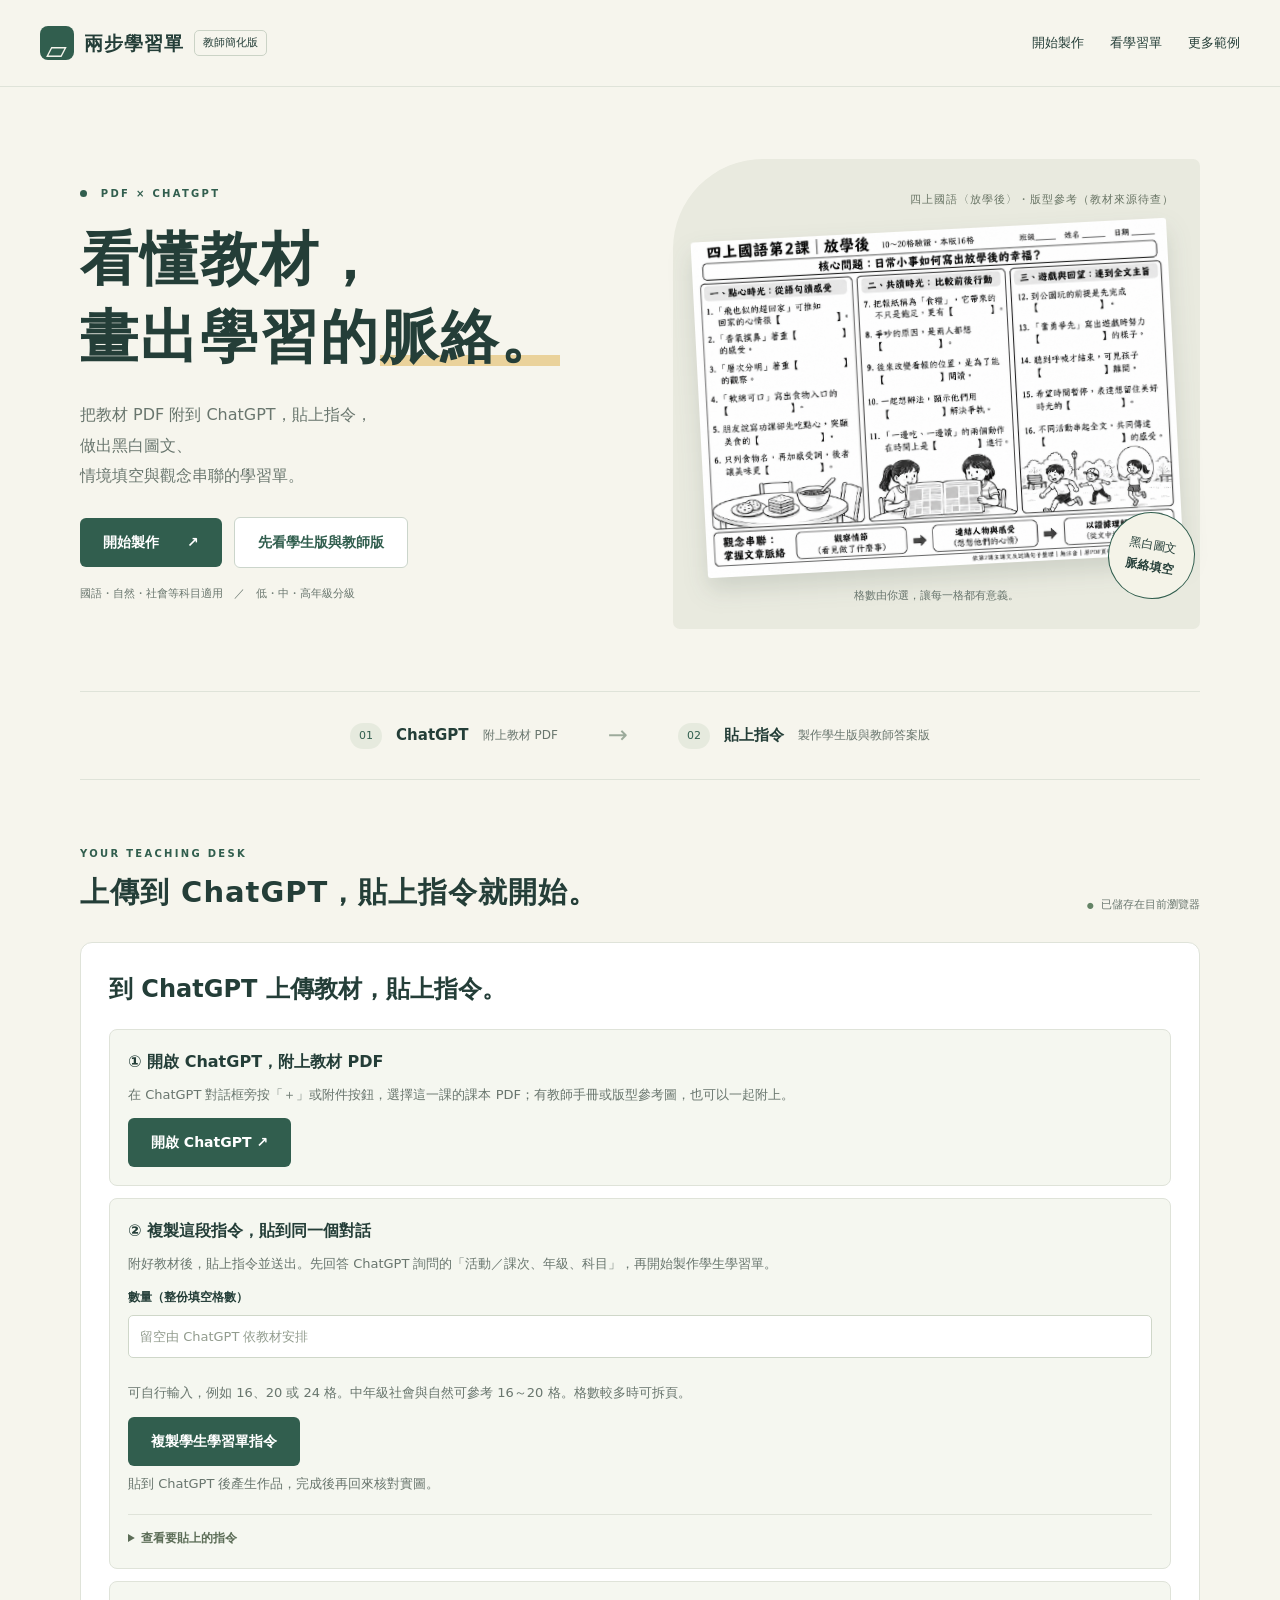
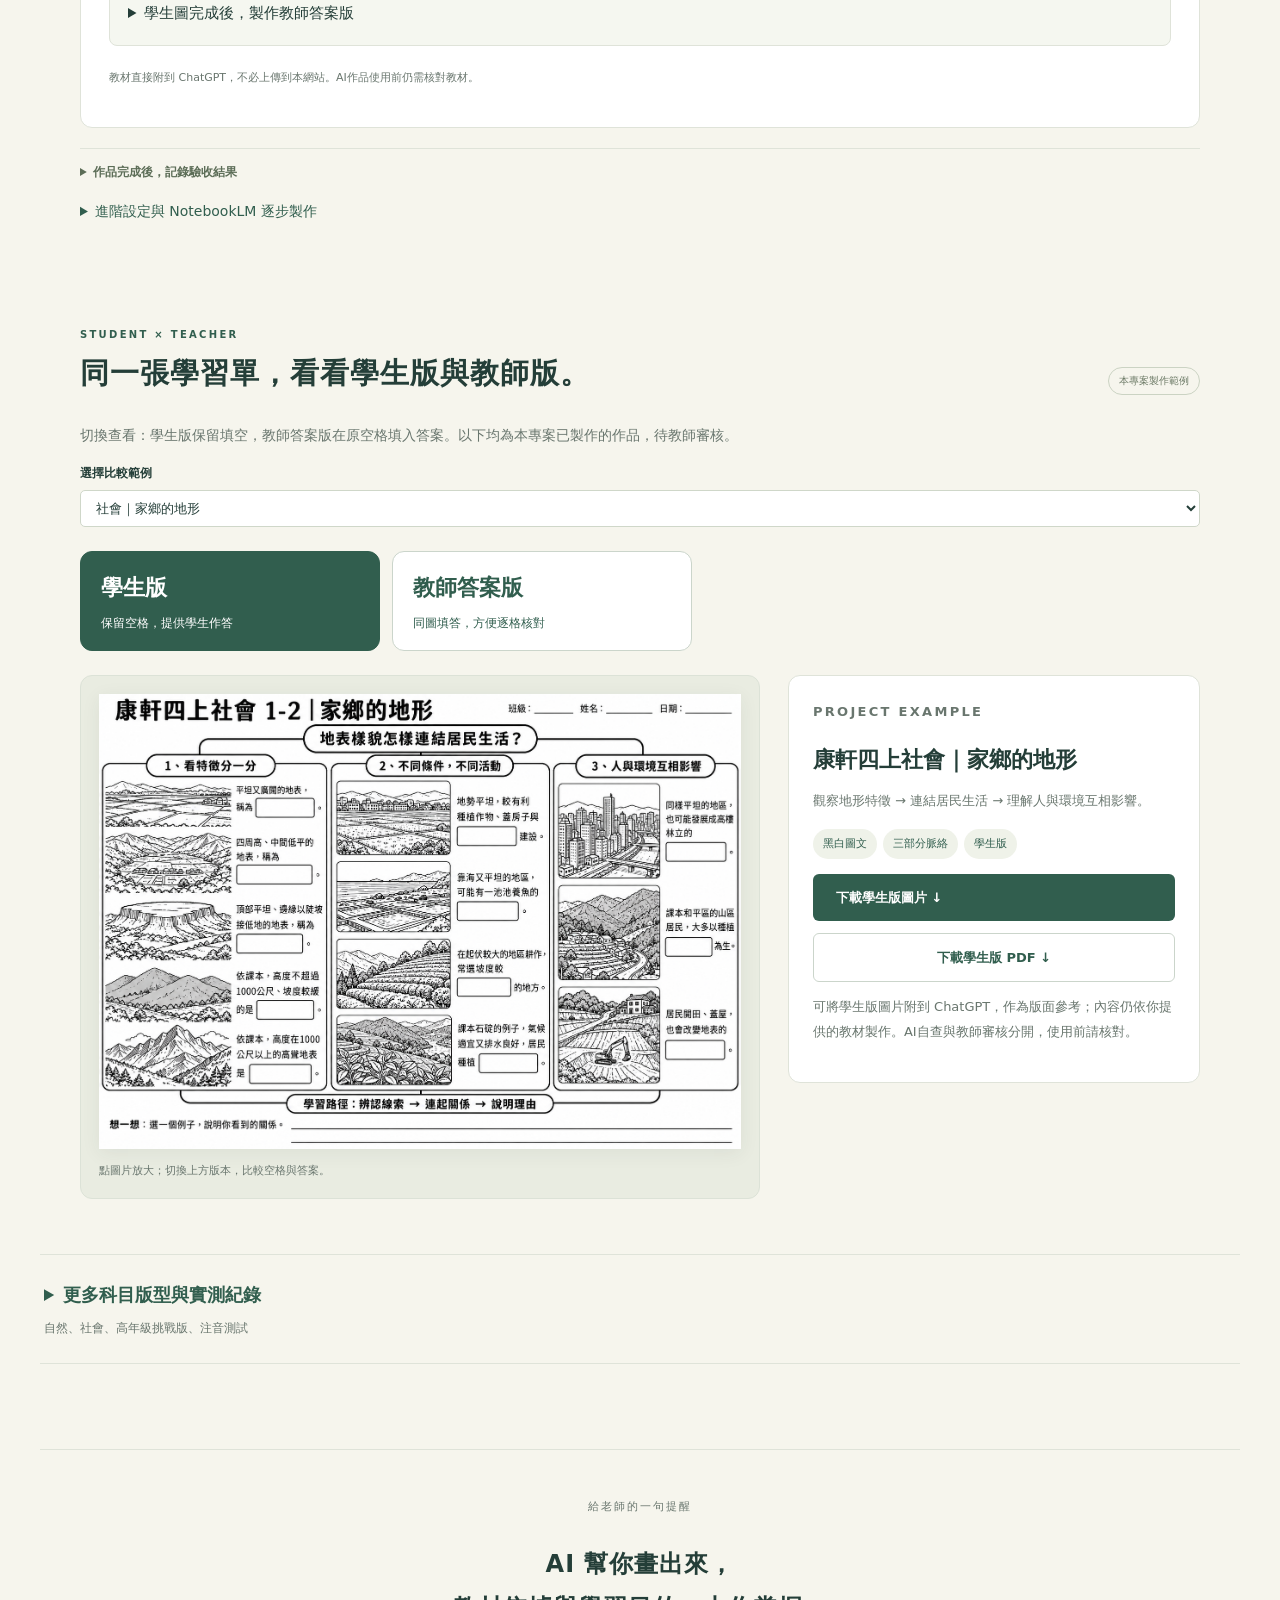
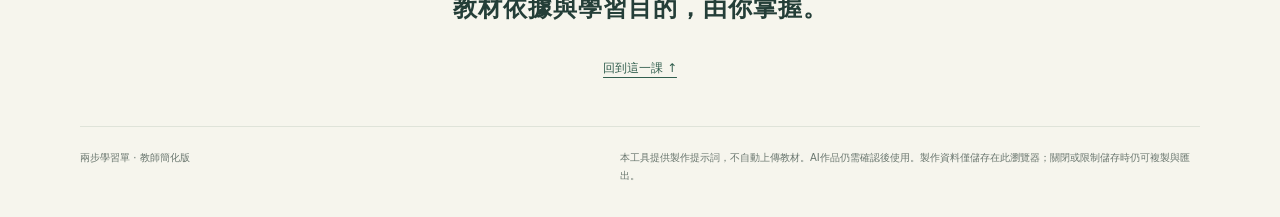
==== index.html @ c326b278 "Label worksheet count as quantity" ====
<!doctype html>
<html lang="zh-Hant">
<head><meta charset="utf-8"><meta name="viewport" content="width=device-width, initial-scale=1"><meta name="description" content="教師的兩步驟備課工具：NotebookLM拆解教材，ChatGPT設計低、中、高年級圖片式填空學習單。"><title>兩步學習單｜從教材到圖像</title><link rel="stylesheet" href="./styles.css?v=worksheet-quantity-v4"><script src="./script.js?v=worksheet-quantity-v4" defer></script></head>
<body>
<a class="skip" href="#workspace">跳到製作工具</a>
<header class="site-header"><a class="brand" href="#"><span class="brand-mark">▱</span> 兩步學習單<span class="edition">教師簡化版</span></a><nav aria-label="網站導覽"><a href="#workspace">開始製作</a><a href="#examples">看學習單</a><a href="#more-examples">更多範例</a></nav></header>
<main>
<section class="hero">
 <div class="hero-copy"><p class="eyebrow"><span></span> PDF × CHATGPT</p><h1>看懂教材，<br>畫出學習的<span class="underline">脈絡。</span></h1><p class="hero-text">把教材 PDF 附到 ChatGPT，貼上指令，<br class="desktop">做出黑白圖文、<br class="desktop">情境填空與觀念串聯的學習單。</p><div class="hero-actions"><a class="button primary" href="#workspace">開始製作 <span>↗</span></a><a class="button secondary" href="#examples">先看學生版與教師版</a></div><p class="hero-note">國語・自然・社會等科目適用　／　低・中・高年級分級</p></div>
 <div class="hero-art"><div class="paper-label">四上國語〈放學後〉・版型參考（教材來源待查）</div><a href="#examples" aria-label="查看學生版與教師版比較"><img src="./assets/四上國語第2課-16格驗證.png" alt="四上國語放學後16格學習單，點心、共讀與遊戲三部分串聯" width="1491" height="1055" fetchpriority="high"></a><span class="stamp">黑白圖文<br><b>脈絡填空</b></span><p>格數由你選，讓每一格都有意義。</p></div>
</section>
<div class="flow-strip" aria-label="兩步驟流程"><div><span class="tiny-number">01</span><b>ChatGPT</b><span>附上教材 PDF</span></div><span class="flow-arrow">→</span><div><span class="tiny-number">02</span><b>貼上指令</b><span>製作學生版與教師答案版</span></div></div>

<section id="workspace" class="workspace">
<div class="section-heading"><div><p class="eyebrow">YOUR TEACHING DESK</p><h2>上傳到 ChatGPT，貼上指令就開始。</h2></div><div class="save-status" id="save-status" role="status">資料保存在目前瀏覽器</div></div>
<section class="pdf-start" aria-labelledby="pdf-title"><h3 id="pdf-title">到 ChatGPT 上傳教材，貼上指令。</h3><div class="paste-cards"><article><h4>① 開啟 ChatGPT，附上教材 PDF</h4><p>在 ChatGPT 對話框旁按「＋」或附件按鈕，選擇這一課的課本 PDF；有教師手冊或版型參考圖，也可以一起附上。</p><a class="button primary" href="https://chatgpt.com/" target="_blank" rel="noopener">開啟 ChatGPT ↗</a></article><article><h4>② 複製這段指令，貼到同一個對話</h4><p>附好教材後，貼上指令並送出。先回答 ChatGPT 詢問的「活動／課次、年級、科目」，再開始製作學生學習單。</p><label for="quickBlankAmount">數量（整份填空格數）</label><input id="quickBlankAmount" type="text" inputmode="numeric" placeholder="留空由 ChatGPT 依教材安排" aria-describedby="quick-blank-help quick-blank-error"><p id="quick-blank-help" class="small-note">可自行輸入，例如 16、20 或 24 格。中年級社會與自然可參考 16～20 格。格數較多時可拆頁。</p><p id="quick-blank-error" class="small-note" role="status" hidden></p><button id="copy-pdf-prompt" type="button" class="button primary" data-copy="chatgpt-pdf-prompt">複製學生學習單指令</button><p class="small-note">貼到 ChatGPT 後產生作品，完成後再回來核對實圖。</p><details class="inline-details"><summary>查看要貼上的指令</summary><label for="chatgpt-pdf-prompt">附上 PDF 後，貼到 ChatGPT</label><textarea id="chatgpt-pdf-prompt" readonly rows="10"></textarea></details></article><article><details><summary>學生圖完成後，製作教師答案版</summary><p>先檢查學生圖；在同一個對話附上學生原圖，再貼這段指令，製作同圖教師答案版。</p><button type="button" class="copy-button" data-copy="chatgpt-teacher-prompt">複製教師答案版指令</button><details class="inline-details"><summary>查看教師版指令</summary><label for="chatgpt-teacher-prompt">附上學生原圖後，貼到 ChatGPT</label><textarea id="chatgpt-teacher-prompt" readonly rows="8"></textarea></details></details></article></div><p class="small-note">教材直接附到 ChatGPT，不必上傳到本網站。AI作品使用前仍需核對教材。</p></section><details class="inline-details" id="acceptance"><summary>作品完成後，記錄驗收結果</summary><div class="check-area"><p>逐項檢查後再勾選。這是人工紀錄，複製指令或資料通過不會自動勾選。</p><fieldset><legend>A｜程式檢查</legend><div class="check-grid"><label><input type="checkbox" data-check="data"> 題數、三區分配、重複及來源欄位</label><label><input type="checkbox" data-check="files"> 圖片與 PDF 可開啟，頁數與 A4 尺寸正確</label></div></fieldset><fieldset><legend>B｜實圖檢查</legend><div class="check-grid"><label><input type="checkbox" data-check="blanks"> 目視清點實圖空格，無漏題、重題或答案外露</label><label><input type="checkbox" data-check="diagram"> 圖像與箭頭能支持題意及觀念連結</label><label><input type="checkbox" data-check="text"> 黑白可辨，文字與注音清楚，書寫空間足夠</label><label><input type="checkbox" data-check="pair"> 教師版依學生原圖逐格對應</label></div></fieldset><fieldset><legend>C｜教師確認</legend><div class="check-grid"><label><input type="checkbox" data-check="content"> 題意、教材來源、推論證據及程度合適</label><label><input type="checkbox" data-check="print"> 實際試印與學生試作</label></div></fieldset><p id="qa-count" role="status">已確認 0／8 項</p><button type="button" class="copy-button" id="copy-qa">複製驗收紀錄</button></div></details><details class="manual-route"><summary>進階設定與 NotebookLM 逐步製作</summary><div class="desk">
<details class="settings optional-settings"><summary>需要調整年級、格數或審核方式？</summary><div class="settings-content"><h3>先選學生程度</h3><div class="grade-options" role="group" aria-label="年級程度"><button type="button" data-grade="low" aria-pressed="false">低年級<span>1–2年級</span></button><button type="button" data-grade="middle" aria-pressed="true">中年級<span>3–4年級</span></button><button type="button" data-grade="high" aria-pressed="false">高年級<span>5–6年級</span></button></div><div class="grade-description" id="grade-description"></div><p id="high-note" class="small-note" hidden>高年級採C挑戰版，保留自主心智圖與理由作答空間。<a href="./範例/高年級挑戰版設計.md" target="_blank" rel="noopener">查看設計說明 ↗</a></p><label for="blankMode">填空格數</label><select id="blankMode"><option value="flexible">依教材彈性安排（預設）</option><option value="exact">指定確切格數</option></select><label for="blankAmount">指定填空格數</label><input id="blankAmount" type="number" min="1" step="1" value="16" aria-describedby="blank-amount-note"><label for="countBasis">格數計算方式</label><select id="countBasis"><option value="whole_sheet">整份總計</option><option value="per_part">每部分各計（三部分）</option></select><p id="blank-amount-note" class="small-note">預設依教材重點與書寫空間彈性安排。需要固定題量時，選「指定確切格數」；例：每部分6格＝共18格。</p><label for="reviewMode">教師確認方式</label><select id="reviewMode"><option value="teacher">教師逐關確認（預設）</option><option value="ai">略過中間確認，AI檢核後交付</option></select><p class="small-note">可選擇不逐關等待；AI檢核不等於教師通過，未經教師確認仍標待教師審核。</p><label for="difficulty">思考難度（與格數獨立）</label><select id="difficulty"><option>基礎</option><option selected>一般</option><option>進階</option></select><label for="goal">學習目標</label><input id="goal" value="尋找關聯性" placeholder="例如：比較特徵與推論因果"><label for="version">教材版本</label><input id="version" placeholder="未填則標版本待查"><label for="numbering">一般題號</label><select id="numbering"><option>一般題號</option><option>不顯示題號</option></select><label for="subject">科目</label><input id="subject" placeholder="例如：國語、自然、社會、數學" value=""><label for="lesson">單元／單一活動或課次</label><input id="lesson" placeholder="自然：單元→活動；社會：單元→課"><label for="pages">教材範圍</label><input id="pages" placeholder="例如：課本印刷20–23頁"><div class="setting-note"><b>跨科目適用，依教材選擇架構。</b><p>保留核心問題、分段重點與各部分的關係。課本是內容依據，教師手冊用來確認。教材沒有提供的資訊，不猜、不補。</p></div><button class="text-button" id="download">↓ 匯出我的製作包</button><button class="text-button subtle" id="clear">清除本機資料</button></div></details>
<div class="work-panel">
<div class="step-tabs" role="tablist" aria-label="製作步驟"><button id="tab-1" role="tab" aria-selected="true" aria-controls="step-1" tabindex="0"><span>01</span> 拆解教材</button><button id="tab-2" role="tab" aria-selected="false" aria-controls="step-2" tabindex="-1"><span>02</span> 圖像學習單</button></div>
<section id="step-1" role="tabpanel" aria-labelledby="tab-1">
 <div class="panel-heading"><div><p class="tool-name">在 NotebookLM 完成</p><h3>① 到 NotebookLM，上傳這一課教材。</h3></div><a class="external-link" href="https://notebooklm.google.com/" target="_blank" rel="noopener">開啟 NotebookLM ↗</a></div>
 <ol class="instructions"><li>開啟 NotebookLM，建立筆記本，上傳這一課的課本 PDF；有教師手冊也一起上傳。</li><li>依序複製下方三段文字，貼到 NotebookLM 的對話框；等它回答後，再貼下一段。</li><li>保留三次回答與來源引用，下一步會貼到這裡。</li></ol>
 <div class="paste-cards"><article><h4>先貼這段：確認教材</h4><p>讓 NotebookLM 確認讀到哪一課。</p><button class="copy-button" data-notebook-stage="0">複製第一段：來源確認</button></article><article><h4>回答後，再貼：整理重點</h4><p>找出這一課的核心問題與重點。</p><button class="copy-button" data-notebook-stage="1">複製第二段：教材分析</button></article><article><h4>最後貼：分成三部分</h4><p>把同一課的重點整理成有關係的三部分。</p><button class="copy-button" data-notebook-stage="2">複製第三段：三部分重組</button></article></div>
 <details class="inline-details"><summary>查看完整提示詞</summary><label for="notebook-prompt">NotebookLM 提示詞</label><textarea id="notebook-prompt" readonly rows="13" spellcheck="false"></textarea></details>
 <div class="panel-bottom"><span>三次回答都完成後，前往第二步。</span><button class="button primary" id="next-step">前往第二步 →</button></div>
</section>
<section id="step-2" role="tabpanel" aria-labelledby="tab-2" hidden>
 <div class="panel-heading"><div><p class="tool-name">在 ChatGPT 完成</p><h3>② 貼上回答，再到 ChatGPT 出圖。</h3></div><a class="external-link" href="https://chatgpt.com/" target="_blank" rel="noopener">開啟 ChatGPT ↗</a></div>
 <ol class="instructions"><li>把 NotebookLM 的三次回答（含來源引用）貼到下方欄位。</li><li>按「複製到 ChatGPT 的內容」，開啟 ChatGPT，在對話框貼上並送出。</li><li>收到學生圖後，核對題目與答案；需要教師版時，使用下方的教師版指令。</li></ol>
 <label for="material">在這裡貼上 NotebookLM 的三次回答</label><details class="inline-details"><summary>還沒有教材？載入範例試試</summary><button class="text-button" id="load-example">載入地形實測範例</button><br><button type="button" class="text-button" id="load-chinese-example">載入四上國語第2課進階底稿（10格，來源待查）</button></details><textarea id="material" rows="9" placeholder="把 NotebookLM 的「來源確認、教材分析、三部分重組」三次回答貼在這裡，保留引用與頁碼。" spellcheck="false"></textarea>
 <details class="inline-details"><summary>調整注音與列印方式</summary> <div class="controls-row"><div><label for="phonetic">注音標示</label><select id="phonetic"><option value="grade">依年級（僅低年級加注音）</option><option value="on">加注音</option><option value="off">不加注音</option></select></div><div><label for="layout">列印版面</label><select id="layout"><option value="橫式">A4 橫式</option><option value="直式">A4 直式</option></select></div></div>
 <p id="font-note" class="font-note" hidden>僅低年級預設加注音，指定「注音芫荽 Bpmf Iansui」。中年級實測曾出現注音錯置及數字變動，生成後須逐字核對。圖片生成不能保證精確套用字型。需要精確字型時，使用字型檔排版。<a href="https://github.com/ButTaiwan/bpmfvs/releases" target="_blank" rel="noopener">官方字型下載 ↗</a></p>
</details>
 <button class="button primary" data-copy="image-prompt" id="copy-image">複製到 ChatGPT 的內容 ↗</button><p id="material-status" class="small-note" role="status"></p><details class="inline-details"><summary>查看要貼到 ChatGPT 的內容</summary><label for="image-prompt">學生版圖片提示詞</label><textarea id="image-prompt" readonly rows="12" spellcheck="false"></textarea></details>
<details class="inline-details"><summary>檢查結構化題目資料（選填）</summary><label for="plan">貼上 ChatGPT 交付的題目 JSON</label><textarea id="plan" rows="5" spellcheck="false" aria-describedby="plan-help"></textarea><p class="small-note" id="plan-help">可檢查三區題數、重複題目、答案與來源欄位，以及明顯的答案外露標記。</p></details> <details class="inline-details"><summary>③ 需要教師答案版或修改圖片？</summary><label for="teacher-prompt">把學生原圖附到 ChatGPT，再貼上這段指令</label><textarea id="teacher-prompt" readonly rows="6"></textarea><button class="copy-button" data-copy="teacher-prompt">複製教師版指令</button><label for="issues">需要修正的地方</label><textarea id="issues" rows="3" placeholder="例如：台地畫成尖山；生活情境漏掉「可能」；注音讀音錯誤。"></textarea><button class="copy-button" id="copy-fix">複製修正指令</button></details>
</section></div></div>
</details></section>

<span id="chinese-example" aria-hidden="true"></span><section class="example-section worksheet-showcase" id="examples"><div class="section-heading"><div><p class="eyebrow">STUDENT × TEACHER</p><h2>同一張學習單，看看學生版與教師版。</h2></div><span class="tag">本專案製作範例</span></div><p class="showcase-intro">切換查看：學生版保留填空，教師答案版在原空格填入答案。以下均為本專案已製作的作品，待教師審核。</p><label for="example-subject">選擇比較範例</label><select id="example-subject"><option value="social">社會｜家鄉的地形</option><option value="hometown">社會｜家鄉在哪裡</option><option value="math">數學｜角度</option><option value="english">英語｜The Big Wind</option></select><div class="showcase-switch" role="group" aria-label="學生與教師版本比較"><button type="button" data-comparison="student" aria-pressed="true">學生版<span>保留空格，提供學生作答</span></button><button type="button" data-comparison="teacher" aria-pressed="false">教師答案版<span>同圖填答，方便逐格核對</span></button></div><div id="example-page-control" hidden><label for="example-page">預覽頁次</label><select id="example-page"><option value="1">第 1 頁</option><option value="2">第 2 頁</option></select></div><div class="preview-layout"><div class="worksheet-preview"><a id="preview-open" href="./assets/project-examples/social-student.png" target="_blank" rel="noopener" aria-label="放大目前學習單"><img id="preview-image" src="./assets/project-examples/social-student.png" alt="康軒四上社會家鄉的地形學生版" width="1491" height="1055" loading="lazy"></a><p>點圖片放大；切換上方版本，比較空格與答案。</p></div><aside class="preview-info"><p class="eyebrow">PROJECT EXAMPLE</p><h3 id="preview-title">康軒四上社會｜家鄉的地形</h3><p id="preview-description">觀察地形特徵 → 連結居民生活 → 理解人與環境互相影響。</p><div class="preview-meta"><span>黑白圖文</span><span>三部分脈絡</span><span id="preview-version">學生版</span></div><a class="button primary" id="preview-download" href="./assets/project-examples/social-student.png" download>下載學生版圖片 ↓</a><a class="button secondary" id="preview-pdf" href="./assets/project-examples/social-student.pdf" download>下載學生版 PDF ↓</a><p id="preview-qa" hidden><a href="./範例/家鄉在哪裡-ChatGPT實測-20261106.md">查看實測與修正紀錄</a></p><p class="small-note">可將學生版圖片附到 ChatGPT，作為版面參考；內容仍依你提供的教材製作。AI自查與教師審核分開，使用前請核對。</p></aside></div></section>
<details id="more-examples" class="more-examples"><summary>更多科目版型與實測紀錄 <span>自然、社會、高年級挑戰版、注音測試</span></summary><section id="reference-style" class="example-section"><div class="section-heading"><div><p class="eyebrow">CONTEXTUAL VISUAL WORKSHEETS</p><h2>以這種圖文脈絡，整理每一課。</h2></div><span class="tag">黑白・情境填空・觀念串聯</span></div><p>核心問題統整全頁，各區依教材呈現觀察、比較、步驟或因果，最後串聯概念。四年級以填空為主，搭配少量推論與短句理由；高年級同樣依本次指定的三部分與格數製作；下方C挑戰版僅為歷史案例。</p><div class="reference-grid"><figure><a href="./assets/參考版型-自然地表.png" target="_blank" rel="noopener"><img src="./assets/參考版型-自然地表.png" alt="自然：觀察 → 實驗 → 保護，老師提供的版型參考" loading="lazy" width="1491" height="1055"></a><figcaption>自然：觀察 → 實驗 → 保護</figcaption></figure><figure><a href="./assets/參考版型-社會地圖.png" target="_blank" rel="noopener"><img src="./assets/參考版型-社會地圖.png" alt="社會：選圖 → 讀圖 → 探索，老師提供的版型參考" loading="lazy" width="1491" height="1055"></a><figcaption>社會：選圖 → 讀圖 → 探索</figcaption></figure><figure><a href="./assets/參考版型-自然環境.png" target="_blank" rel="noopener"><img src="./assets/參考版型-自然環境.png" alt="自然：分類 → 比較 → 安全記錄，老師提供的版型參考" loading="lazy" width="1491" height="1055"></a><figcaption>自然：分類 → 比較 → 安全記錄</figcaption></figure></div><p class="small-note">以上為老師提供的視覺參考，未在本次重新逐題核對原教材；不標示為已驗證教材。實際內容依各課來源重做，避免直接沿用圖中的題目與答案。</p></section>
<section id="example" class="example-section"><div class="section-heading"><div><p class="eyebrow">TESTED WITH REAL MATERIALS</p><h2>先前實測留存：四年級地形進階版。</h2></div><span class="tag">2026.10.21 實測</span></div><div class="example-grid"><div class="example-visual"><a href="./assets/家鄉的地形-進階無題碼學生版.png" target="_blank" rel="noopener"><img src="./assets/家鄉的地形-進階無題碼學生版.png" alt="家鄉的地形學生版，進階版，無題碼，點擊放大" loading="lazy" width="1491" height="1055"></a><div class="image-links"><a href="./assets/家鄉的地形-進階無題碼學生版.png" download>↓ 學生版原圖</a><a href="./範例/四年級進階版核對.md" download>↓ 進階版教師參考</a></div></div><div class="example-copy"><h3>家鄉的地形</h3><p class="example-meta">四上社會 1-2｜課本印刷20–23頁｜分類・連結・說理由</p><div class="mini-map"><span>觀察地形特徵</span><b>↓</b><span>連結居民生活</span><b>↕</b><span>理解人與環境互相影響</span></div><p>這是先前以看圖分類、理由與關係鏈為主的實測圖，保留供比較。新版預設已改為上方的黑白情境填空版型，載入底稿後會使用新的圖文規則；新版底稿尚待重新出圖驗收。</p><div class="finding"><b>實測發現：有引用，仍要核對。</b><p>NotebookLM 曾混淆教冊與課本頁碼，已回到原檔更正。進階學生圖已檢視五種地形與三區題面；生成的圖片順序與指令不同，教師參考已依實圖調整，不能照預設順序批改。</p></div><p class="small-note">此為四年級無注音案例；中年級注音與六年級挑戰版另有實測紀錄。低年級注音與實際紙本列印仍待驗收。</p><a class="external-link" href="./範例/四年級進階版核對.md" target="_blank" rel="noopener">閱讀本次實測紀錄 ↗</a></div></div></section>
<section class="example-section" id="senior-example"><div class="section-heading"><div><p class="eyebrow">GRADE 6 · CHALLENGE WORKSHEET</p><h2>歷史案例：六年級 C 挑戰版。</h2></div><span class="tag">六上社會1-3・C挑戰版</span></div><div class="example-grid"><div class="example-visual"><a href="./assets/六上1-3-C挑戰版-第1頁.png" target="_blank" rel="noopener"><img src="./assets/六上1-3-C挑戰版-第1頁.png" alt="六上社會1-3挑戰版第1頁：自主心智圖空白區、通用檢核與教材依據欄" loading="lazy" width="1491" height="1055"></a><div class="image-links"><a href="./assets/六上1-3-C挑戰版-第1頁.png" download>↓ 第1頁：自主建構</a><a href="./assets/六上1-3-C挑戰版-第2頁.png" target="_blank" rel="noopener">查看第2頁：情境與出題 ↗</a><a href="./範例/六上1-3教材核對與教師參考.md" download>↓ 教師參考與評分規準</a></div></div><div class="example-copy"><h3>民主國家政府與人民的關係為何？</h3><p class="example-meta">六上社會1-3｜課本印刷34–39頁｜兩張學生圖</p><p>參考老師既有的C挑戰版，先讓NotebookLM核對教材，再到ChatGPT實際出圖。難度放在自主組織、課文證據與情境推理。</p><div class="mini-map"><span>第1頁：自己畫架構、解釋連結</span><b>↓</b><span>第2頁：三個情境、自己出題、延伸思考</span><b>↕</b><span>教師端：參考架構、可接受論點、三級評量</span></div><div class="finding"><b>不把參考架構印成學生答案。</b><p>不預畫主幹與分支；情境標明教學假設，學生可提出不同但有教材依據的說法。完整架構與評分規準另外下載。</p></div><p class="small-note">此為先前不同任務的挑戰版，不代表目前高年級預設流程；待教師審核，未完成真實紙本列印或學生試作。詳見本次實測紀錄。</p><a class="external-link" href="./範例/六上1-3挑戰版實測.md" target="_blank" rel="noopener">閱讀六上1-3實測結果 ↗</a></div></div></section>
<section class="example-section" id="phonetic-test"><div class="section-heading"><div><p class="eyebrow">MIDDLE GRADES · BOPOMOFO TEST</p><h2>中年級，也把注音實際測一次。</h2></div><span class="tag">兩輪注音未通過</span></div><div class="example-grid"><div class="example-visual"><h3>注音仍須逐字驗收</h3><p>兩輪測試均未通過，錯誤圖片保留於實測紀錄，不作學生版展示。</p></div><div class="example-copy"><h3>有注音，不代表注音正確。</h3><p>使用同一份8格教材加上注音，實測出現符號不完整與對位錯置，高度的1000公尺也被改成100公尺。</p><div class="finding"><b>內容與注音，分開驗收。</b><p>第二輪改為直式、加大排版，1000公尺已修正；注音仍錯亂、未通過。兩輪測試圖與結果均保留，原本已核對的無注音版繼續提供。</p></div><p>僅低年級預設加注音。中年級預設不加，也可在第二步明確指定。每次出圖都要核對字音、聲調、數字與手寫空間。</p><a class="external-link" href="./範例/中年級注音實測.md" target="_blank" rel="noopener">閱讀注音實測與修正結果 ↗</a></div></div></section>
</details>
<section class="closing"><span>給老師的一句提醒</span><p>AI 幫你畫出來，<br>教材依據與學習目的，由你掌握。</p><a href="#workspace">回到這一課 ↑</a></section>
</main><footer><span>兩步學習單 · 教師簡化版</span><p>本工具提供製作提示詞，不自動上傳教材。AI作品仍需確認後使用。製作資料僅儲存在此瀏覽器；關閉或限制儲存時仍可複製與匯出。</p></footer><div id="toast" class="toast" role="status" aria-live="polite"></div>
</body></html>
---- styles.css ----
:root{--ink:#243e38;--muted:#69766e;--green:#315e4e;--cream:#f6f5ed;--line:#dfe3d9;--accent:#e6bd76;--white:#fff;--sans:"Microsoft JhengHei","PingFang TC",system-ui,sans-serif}*{box-sizing:border-box}html{scroll-behavior:smooth;scroll-padding-top:30px}body{margin:0;color:var(--ink);background:var(--cream);font:15px/1.8 var(--sans)}a{color:inherit;text-underline-offset:5px}button,input,textarea,select{font:inherit}button,a,input,textarea,select{-webkit-tap-highlight-color:transparent}button{cursor:pointer}button:disabled{cursor:not-allowed;opacity:.45}button:focus-visible,a:focus-visible{outline:3px solid #bd862d;outline-offset:4px}input:focus,textarea:focus,select:focus{outline:2px solid #7a9d87;outline-offset:1px}button{border:0}button,a{touch-action:manipulation}[hidden]{display:none!important}.site-header{max-width:1280px;margin:auto;padding:26px 40px;display:flex;justify-content:space-between;align-items:center;border-bottom:1px solid var(--line)}.brand{text-decoration:none;display:flex;align-items:center;gap:10px;font-size:19px;font-weight:800;letter-spacing:1px}.brand-mark{display:grid;place-items:center;background:var(--green);color:var(--cream);width:34px;height:34px;border-radius:8px;font-size:27px}.edition{font-size:11px;letter-spacing:0;padding:2px 8px;border:1px solid #cbd3c6;border-radius:5px;font-weight:400}.site-header nav{display:flex;gap:26px;font-size:13px}.site-header nav a{text-decoration:none}.hero{max-width:1200px;margin:0 auto;display:grid;grid-template-columns:1fr 1fr;gap:65px;padding:72px 40px 62px;align-items:center}.eyebrow{font-size:10px;letter-spacing:2.3px;font-weight:700;color:var(--green);margin:0 0 18px}.eyebrow span{display:inline-block;width:7px;height:7px;background:var(--green);border-radius:50%;margin-right:8px}h1{font-size:clamp(38px,4.5vw,61px);line-height:1.35;letter-spacing:2px;margin:0 0 24px;font-weight:800}.underline{background:linear-gradient(transparent 76%,#ead29b 76%,#ead29b 92%,transparent 92%)}.hero-text{color:var(--muted);font-size:16px;line-height:1.9;margin:0 0 25px}.button{display:inline-flex;align-items:center;justify-content:center;gap:28px;padding:12px 23px;border-radius:6px;text-decoration:none;font-size:14px;font-weight:700}.primary{background:var(--green);color:white;transition:background .15s}.primary:hover{background:#234636}.hero-note{font-size:11px;color:var(--muted);margin:16px 0 0}.hero-art{position:relative;background:#e9eadf;padding:31px 26px 12px;border-radius:90px 7px 7px 7px}.hero-art>a{display:block;transform:rotate(-3deg);filter:drop-shadow(0 12px 12px #263d3825);transition:transform .2s}.hero-art>a:hover{transform:rotate(0)}.hero-art img{display:block;width:100%;height:auto;border-radius:3px}.paper-label{font-size:11px;letter-spacing:1px;text-align:right;margin-bottom:20px;color:#697565}.hero-art>p{text-align:center;font-size:11px;margin-top:20px;color:var(--muted)}.stamp{position:absolute;right:5px;bottom:30px;border:1px solid var(--green);border-radius:50%;background:#f4f3e8;width:87px;height:87px;display:flex;flex-direction:column;justify-content:center;align-items:center;line-height:1.7;font-size:12px;transform:rotate(10deg)}.flow-strip{border-top:1px solid var(--line);border-bottom:1px solid var(--line);max-width:1120px;margin:auto;display:flex;justify-content:center;align-items:center;gap:50px;padding:22px}.flow-strip>div{display:flex;gap:14px;align-items:center}.flow-strip b{font-size:15px}.flow-strip>div>span:last-child{color:var(--muted);font-size:12px}.tiny-number{font-size:11px;color:var(--green);background:#e6eade;padding:3px 9px;border-radius:20px}.flow-arrow{font-size:24px;color:#9caa9b}.workspace,.example-section{max-width:1200px;padding:65px 40px 0;margin:auto}.section-heading{display:flex;justify-content:space-between;align-items:end;gap:20px;margin-bottom:27px}.section-heading .eyebrow{margin-bottom:8px}h2{font-size:29px;letter-spacing:1px;line-height:1.5;margin:0}.save-status{font-size:11px;color:var(--muted)}.save-status:before{content:"●";font-size:8px;color:#648366;margin-right:7px}.desk{display:grid;grid-template-columns:252px minmax(0,1fr);border:1px solid #d4dacc;border-radius:10px;overflow:hidden;background:white;box-shadow:0 10px 40px #233f3510}.settings{padding:25px 23px;background:#eef0e6;border-right:1px solid #d9dfd3}.settings h3{font-size:14px;margin:0 0 13px}.grade-options{display:flex;gap:4px}.grade-options button{padding:9px 5px;flex:1;font-size:12px;border:1px solid #cbd3c5;background:transparent;border-radius:5px;color:var(--green);line-height:1.5}.grade-options span{display:block;font-size:9px;margin-top:4px;opacity:.7}.grade-options button[aria-pressed=true]{background:var(--green);color:white;border-color:var(--green)}.grade-description{font-size:11px;color:#62725e;padding:14px 0 19px;min-height:102px;line-height:1.8}label{display:block;font-size:12px;font-weight:700;margin:0 0 6px}input:not([type=checkbox]),select{width:100%;padding:9px 11px;background:#fff;border:1px solid #cfd7c9;border-radius:5px;color:var(--ink);font-size:13px;min-width:0}input:not([type=checkbox]){margin-bottom:17px}.setting-note{border-top:1px solid #cdd5c7;padding-top:18px;margin-top:6px;font-size:11px;color:#66745f}.setting-note b{font-size:12px;color:var(--ink)}.setting-note p{margin-top:7px}.text-button{background:transparent;color:var(--green);font-size:12px;padding:6px 0;text-decoration:underline;text-underline-offset:4px}.settings>.text-button{display:block;text-decoration:none;margin-top:8px}.subtle{color:#76836e!important;font-size:11px}.work-panel{padding:0 30px 30px;min-width:0}.step-tabs{display:flex;border-bottom:1px solid var(--line);margin-bottom:26px;gap:28px}.step-tabs button{font-size:14px;color:#788378;background:transparent;padding:20px 0 15px;border-bottom:3px solid transparent}.step-tabs button[aria-selected=true]{color:var(--green);border-bottom-color:var(--green);font-weight:700}.step-tabs button span{font-size:11px;margin-right:6px}.panel-heading{display:flex;justify-content:space-between;align-items:center;gap:12px}.tool-name{margin:0;font-size:10px;color:#7b8d77;letter-spacing:1px}h3{font-size:22px;margin:4px 0 12px;line-height:1.5}.external-link{font-size:12px;color:var(--green);white-space:nowrap}.instructions{padding-left:19px;color:#61715f;font-size:13px;margin:8px 0 23px}.instructions li{padding:3px 0}.prompt-heading{display:flex;align-items:center;justify-content:space-between;gap:10px;margin:15px 0 8px}.prompt-heading label{margin:0;font-size:13px}.copy-button{color:var(--green);background:#e9eee4;padding:6px 12px;border-radius:4px;font-size:11px;font-weight:700}.copy-button:hover{background:#dce5d5}textarea{width:100%;resize:vertical;min-height:90px;border:1px solid #d7ddcf;border-radius:6px;background:#fff;color:#344a3b;padding:14px 16px;font-size:12px;line-height:1.9;display:block}textarea[readonly]{background:#f8f9f3}textarea::placeholder,input::placeholder{color:#929c8e}.inline-details{font-size:12px;color:#5c6d57;border-top:1px solid var(--line);padding:13px 0 0;margin-top:19px}.inline-details summary{cursor:pointer;font-weight:700}.inline-details ul{padding-left:20px}.inline-details label{margin-top:18px}.inline-details .copy-button{margin-top:8px}.panel-bottom{display:flex;justify-content:space-between;align-items:center;gap:14px;border-top:1px solid var(--line);margin-top:20px;padding-top:20px}.panel-bottom>span{font-size:11px;color:var(--muted)}.panel-bottom .button{padding:10px 16px;font-size:12px}.muted{color:var(--muted);font-size:13px}.controls-row{display:grid;grid-template-columns:1fr 1fr;gap:15px;margin-top:17px}.font-note{font-size:12px;border-left:3px solid #d1a357;background:#fff9e9;padding:10px 13px}.font-note a{display:block}.check-area{background:#f4f6ef;border-radius:6px;padding:16px 17px;margin-top:24px}.check-area h4{margin:0 0 10px;font-size:13px}.check-grid{display:grid;grid-template-columns:1fr 1fr;gap:9px 16px}.check-grid label{font-size:11px;font-weight:400;display:flex;gap:6px;align-items:start;margin:0}.check-grid input{margin-top:5px;accent-color:var(--green)}.small-note{font-size:11px;color:var(--muted);line-height:1.8}.check-area .small-note{margin-bottom:0}.example-section{padding-top:85px}.tag{border:1px solid #cbd3c3;padding:4px 10px;border-radius:20px;font-size:10px;color:#6c7a66;white-space:nowrap}.example-grid{display:grid;grid-template-columns:1.15fr 1fr;gap:44px;align-items:start}.example-visual{background:#e9ece1;padding:20px;border-radius:7px}.example-visual img{width:100%;height:auto;display:block;box-shadow:0 6px 15px #28453014}.image-links{display:flex;flex-wrap:wrap;gap:18px;margin-top:15px;font-size:11px}.example-copy h3{font-size:23px;margin:0}.example-meta{font-size:11px;color:var(--muted);margin:6px 0 17px}.example-copy>p{font-size:13px;color:#62705e}.example-copy>.small-note{font-size:11px}.mini-map{display:flex;flex-direction:column;align-items:center;background:#eff1e7;border-radius:6px;padding:12px 15px;margin-bottom:17px;gap:0;font-size:12px}.mini-map span{font-weight:700}.mini-map b{color:#8a9e7e;line-height:1.3}.finding{border-left:2px solid #caa766;padding-left:15px;font-size:12px}.finding p{font-size:12px;color:var(--muted);margin-top:7px}.closing{text-align:center;margin:85px 40px 45px;border-top:1px solid var(--line);padding-top:42px}.closing>span{font-size:11px;letter-spacing:2px;color:var(--muted)}.closing p{font-size:24px;line-height:1.8;font-weight:700;letter-spacing:1px}.closing a{font-size:12px;color:var(--green)}footer{max-width:1120px;margin:auto;padding:22px 0 32px;border-top:1px solid var(--line);display:flex;gap:30px;justify-content:space-between;color:var(--muted);font-size:10px}footer p{margin:0;max-width:580px}.toast{position:fixed;bottom:25px;left:50%;transform:translate(-50%,20px);background:#243e38;color:white;border-radius:7px;padding:12px 22px;opacity:0;pointer-events:none;transition:.2s;max-width:90vw;font-size:13px;z-index:10}.toast.visible{opacity:1;transform:translate(-50%,0)}.skip{position:fixed;top:-90px;left:10px;padding:10px;background:white;z-index:100}.skip:focus{top:10px}@media(min-width:1400px){.hero{padding-top:90px;padding-bottom:80px}}@media(max-width:950px){.hero{gap:30px;padding-top:45px}.site-header{padding:20px 28px}.flow-strip{gap:25px;margin:0 28px}.flow-strip>div{gap:8px;flex-wrap:wrap}.flow-strip>div>span:last-child{width:100%;padding-left:42px}.workspace,.example-section{padding-left:28px;padding-right:28px}.desk{grid-template-columns:220px minmax(0,1fr)}.settings{padding:22px 16px}.work-panel{padding:0 20px 25px}.panel-heading{display:block}.panel-heading .external-link{display:inline-block;margin-bottom:9px}.example-grid{gap:28px}footer{margin:0 28px}.edition{display:none}}@media(max-width:680px){.site-header{padding:17px 20px}.brand{font-size:16px}.brand-mark{width:28px;height:28px}.site-header nav{gap:15px;font-size:11px}.hero{grid-template-columns:1fr;padding:38px 24px 30px;gap:30px}.hero-copy{text-align:left}.hero h1{font-size:43px}.hero-text{font-size:14px}.hero-art{max-width:460px;width:100%;margin:auto;padding:20px 18px 8px;border-radius:50px 6px 6px 6px}.paper-label{margin-bottom:12px}.hero-art>p{margin:13px 0 5px}.stamp{width:68px;height:68px;right:0;bottom:25px;font-size:10px}.flow-strip{margin:0 20px;padding:17px 0;gap:12px}.flow-strip>div{gap:6px}.flow-strip b{font-size:12px}.flow-strip>div>span:last-child{font-size:10px;padding-left:0}.tiny-number{padding:0 6px}.flow-arrow{font-size:20px}.workspace,.example-section{padding:40px 16px 0}.section-heading{align-items:start;gap:10px}.section-heading h2{font-size:23px}.section-heading .eyebrow{font-size:9px;letter-spacing:1.5px}.save-status{max-width:100px;font-size:10px;text-align:right;margin-top:5px}.desk{grid-template-columns:1fr}.settings{border-right:0;border-bottom:1px solid var(--line);padding:20px}.grade-description{min-height:0;padding-bottom:13px}.grade-options button{font-size:13px}.settings>label{display:inline-block;width:100%;margin-bottom:3px}.settings>input:not([type=checkbox]){margin-bottom:12px}.setting-note{display:none}.settings>.text-button{display:inline-block;margin-right:15px;font-size:11px}.work-panel{padding:0 18px 22px}.step-tabs{gap:25px;margin-bottom:20px}.step-tabs button{font-size:13px;padding-top:17px}.panel-heading h3{font-size:20px}.panel-bottom{align-items:start;flex-direction:column}.prompt-heading{gap:6px}.prompt-heading label{font-size:12px}.copy-button{white-space:nowrap;font-size:10px;padding:7px 9px}textarea{font-size:12px;padding:12px}.check-grid{grid-template-columns:1fr}.example-grid{grid-template-columns:1fr;gap:23px}.example-visual{padding:15px}.example-section .section-heading{display:block}.tag{display:inline-block;margin-top:12px}.closing{margin:45px 20px 25px;padding-top:30px}.closing p{font-size:20px}footer{display:block;margin:0 20px;padding-top:17px}footer p{margin-top:9px}}@media(prefers-reduced-motion:reduce){html{scroll-behavior:auto}*{transition:none!important}}

.reference-grid{display:grid;grid-template-columns:repeat(3,minmax(0,1fr));gap:20px;margin:28px 0}.reference-grid figure{margin:0;padding:12px;background:#fff;border:1px solid #d9ddd4;border-radius:12px}.reference-grid img{display:block;width:100%;height:auto}.reference-grid figcaption{font-size:14px;line-height:1.7;margin-top:12px;font-weight:600}@media(max-width:800px){.reference-grid{grid-template-columns:1fr}}

/* Teacher flow: worksheet previews and compact secondary references. */
.hero-actions{display:flex;gap:12px;flex-wrap:wrap;align-items:center}.button.secondary{background:#fff;border:1px solid #cbd5cb;color:var(--green);cursor:pointer;text-align:center}.hero-art img{aspect-ratio:1491/1055;object-fit:contain}.showcase-intro{max-width:740px;color:var(--muted);font-size:14px;line-height:1.9}.showcase-switch{display:flex;gap:12px;margin:24px 0}.showcase-switch button{flex:1;max-width:300px;border:1px solid #cbd5cb;border-radius:12px;padding:16px 20px;background:white;color:var(--green);font:inherit;text-align:left;font-weight:700;font-size:22px;cursor:pointer}.showcase-switch button span{display:block;font-size:12px;font-weight:400;margin-top:5px}.showcase-switch button[aria-pressed=true]{background:var(--green);color:#fff;border-color:var(--green)}.preview-layout{display:grid;grid-template-columns:minmax(0,1.65fr) minmax(260px,1fr);gap:28px;align-items:start}.worksheet-preview{padding:18px;background:#e9ece1;border:1px solid #dce2d7;border-radius:12px}.worksheet-preview img{display:block;width:100%;height:auto;aspect-ratio:1491/1055;object-fit:contain;background:#fff;box-shadow:0 4px 18px #243e3812}.worksheet-preview p{margin:12px 0 0;color:var(--muted);font-size:11px}.preview-info{padding:24px;background:#fff;border:1px solid var(--line);border-radius:12px}.preview-info h3{font-size:22px;line-height:1.5;margin:8px 0 12px}.preview-info>p{font-size:13px;line-height:1.9;color:var(--muted)}.preview-info .button{display:block;width:100%;box-sizing:border-box;margin-top:12px;font-size:13px}.preview-meta{display:flex;gap:6px;flex-wrap:wrap;margin:15px 0}.preview-meta span{border-radius:20px;background:#eff2e9;color:var(--green);padding:5px 10px;font-size:11px}.archive-links{display:flex;flex-direction:column;gap:12px;padding:15px 0;font-size:12px}.more-examples{margin:55px 40px 0;border-top:1px solid var(--line);border-bottom:1px solid var(--line)}.more-examples>summary{padding:24px 4px;font-size:18px;font-weight:700;cursor:pointer;color:var(--green)}.more-examples>summary span{display:block;font-size:12px;font-weight:400;color:var(--muted);margin-top:6px}.more-examples .example-section{padding:28px 0}.settings select{width:100%;box-sizing:border-box}.preview-layout>*{min-width:0}section,details[id]{scroll-margin-top:24px}a:focus-visible,button:focus-visible,select:focus-visible{outline:3px solid #b4914e;outline-offset:4px}
@media(max-width:800px){.preview-layout{grid-template-columns:1fr}.preview-info{padding:20px}.more-examples{margin:36px 20px 0}.hero-actions .button{font-size:12px}.showcase-switch button{font-size:19px;padding:13px}.showcase-switch button span{font-size:11px}.worksheet-preview{padding:10px}.showcase-intro{font-size:13px}}

.workspace>.workflow-note{display:block;font-size:13px;color:var(--muted);margin:0 0 24px}.workflow-note b{font-size:14px}.settings>select{margin-bottom:16px}.controls-row:has([data-notebook-stage]){display:flex;flex-wrap:wrap;gap:8px}.controls-row [data-notebook-stage]{white-space:normal}

.desk{display:flex;flex-direction:column}.optional-settings{border-right:0;border-bottom:1px solid var(--line);padding:16px 24px}.optional-settings>summary{cursor:pointer;font-size:13px;font-weight:700}.settings-content{max-width:580px;padding-top:20px}.work-panel{padding-top:0}.paste-cards{display:grid;gap:12px;margin:22px 0}.paste-cards article{padding:18px;background:#f5f7f0;border:1px solid var(--line);border-radius:8px}.paste-cards h4{margin:0;font-size:16px}.paste-cards p{margin:6px 0 12px;color:var(--muted);font-size:13px}.paste-cards .copy-button{font-size:13px}.settings-content .setting-note{display:none}.settings-content>.text-button{margin-right:18px}

.pdf-start{background:white;border:1px solid var(--line);border-radius:12px;padding:28px;margin-bottom:20px}.pdf-start h3{font-size:24px;margin:0 0 10px}.pdf-start>p{color:var(--muted)}.manual-route>summary{cursor:pointer;padding:16px 0;color:var(--green);font-size:14px}.pdf-start textarea{width:100%}#pdf-status{font-size:14px;font-weight:700;color:var(--green);padding:12px 0}@media(max-width:680px){.pdf-start{padding:20px}.pdf-start h3{font-size:21px}.pdf-actions .button{width:100%}.pdf-pages .button{width:100%}}

#acceptance fieldset{border:1px solid #65745a;border-radius:6px;margin:0 0 12px;padding:8px 12px;min-inline-size:0}#acceptance legend{font-weight:700}#qa-count{font-weight:700}#example-page-control{margin-bottom:12px}.copy-button:focus-visible{outline:3px solid #344725;outline-offset:3px}
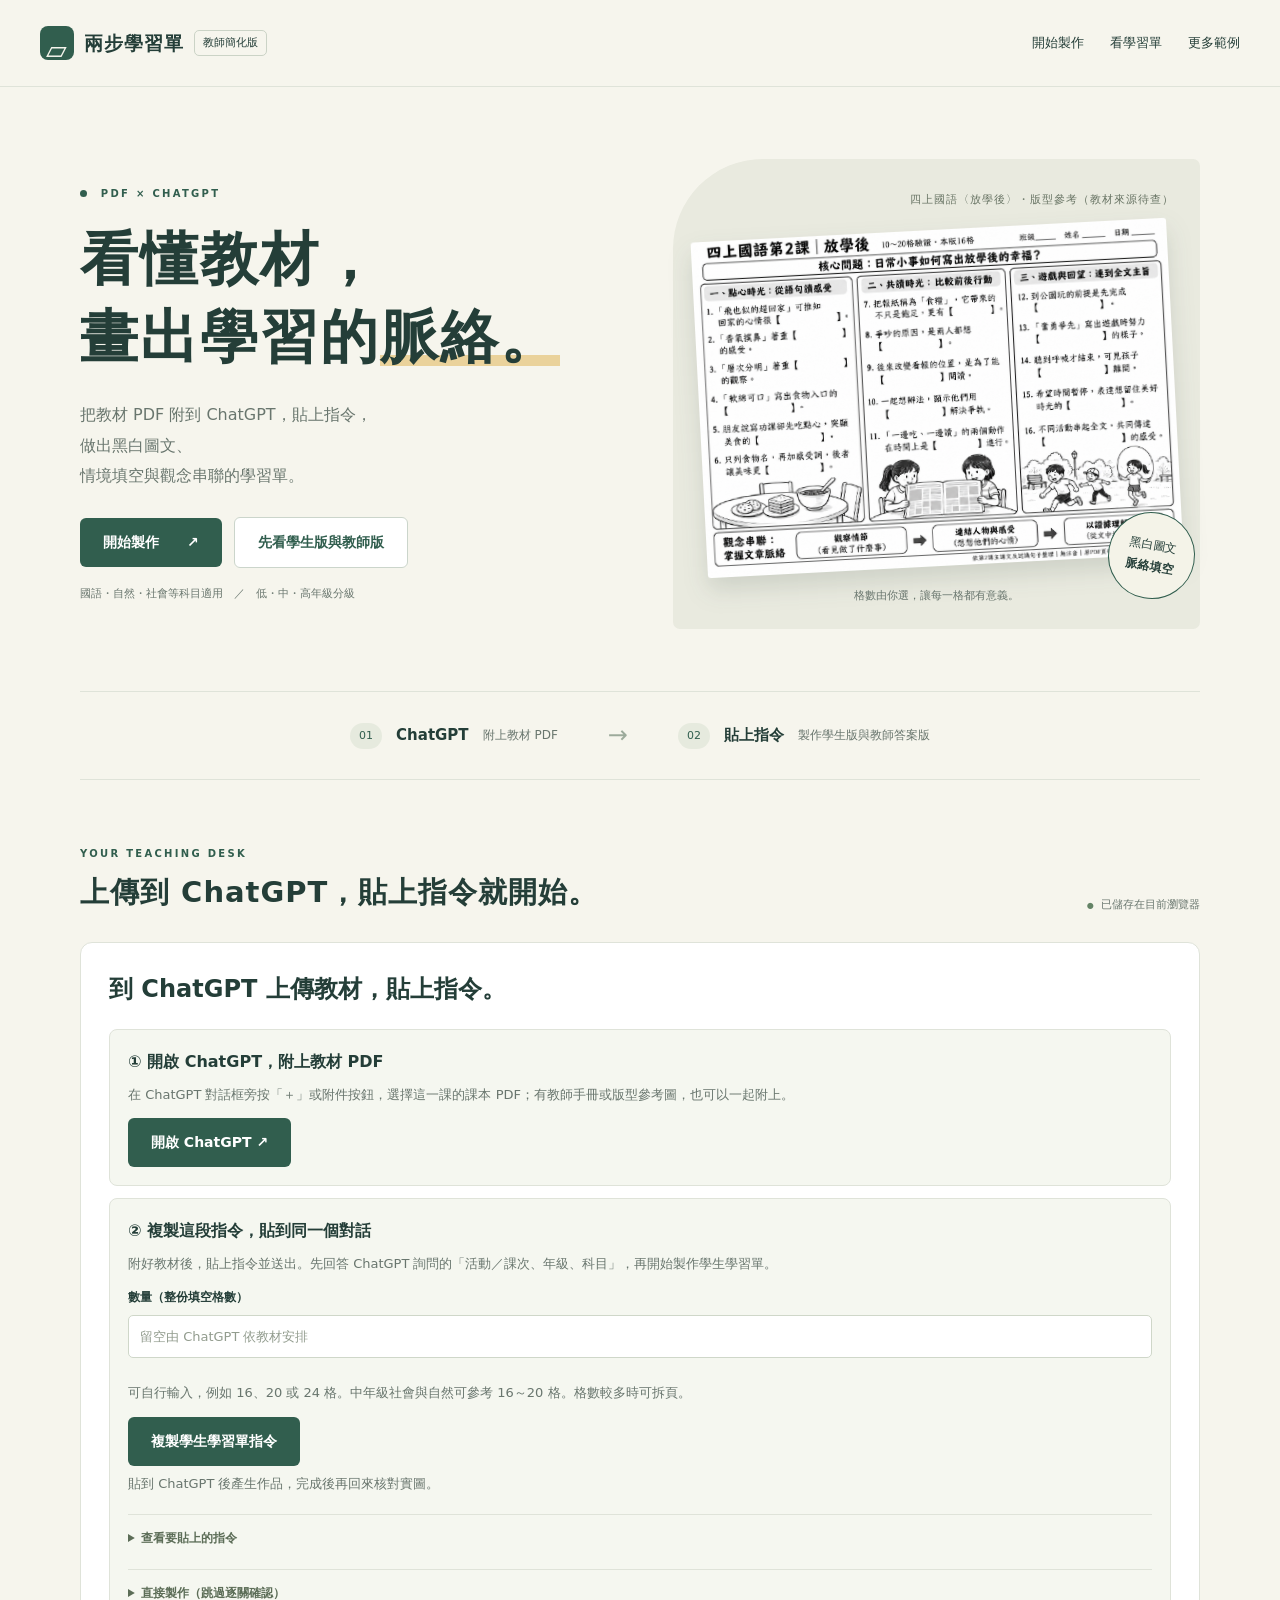
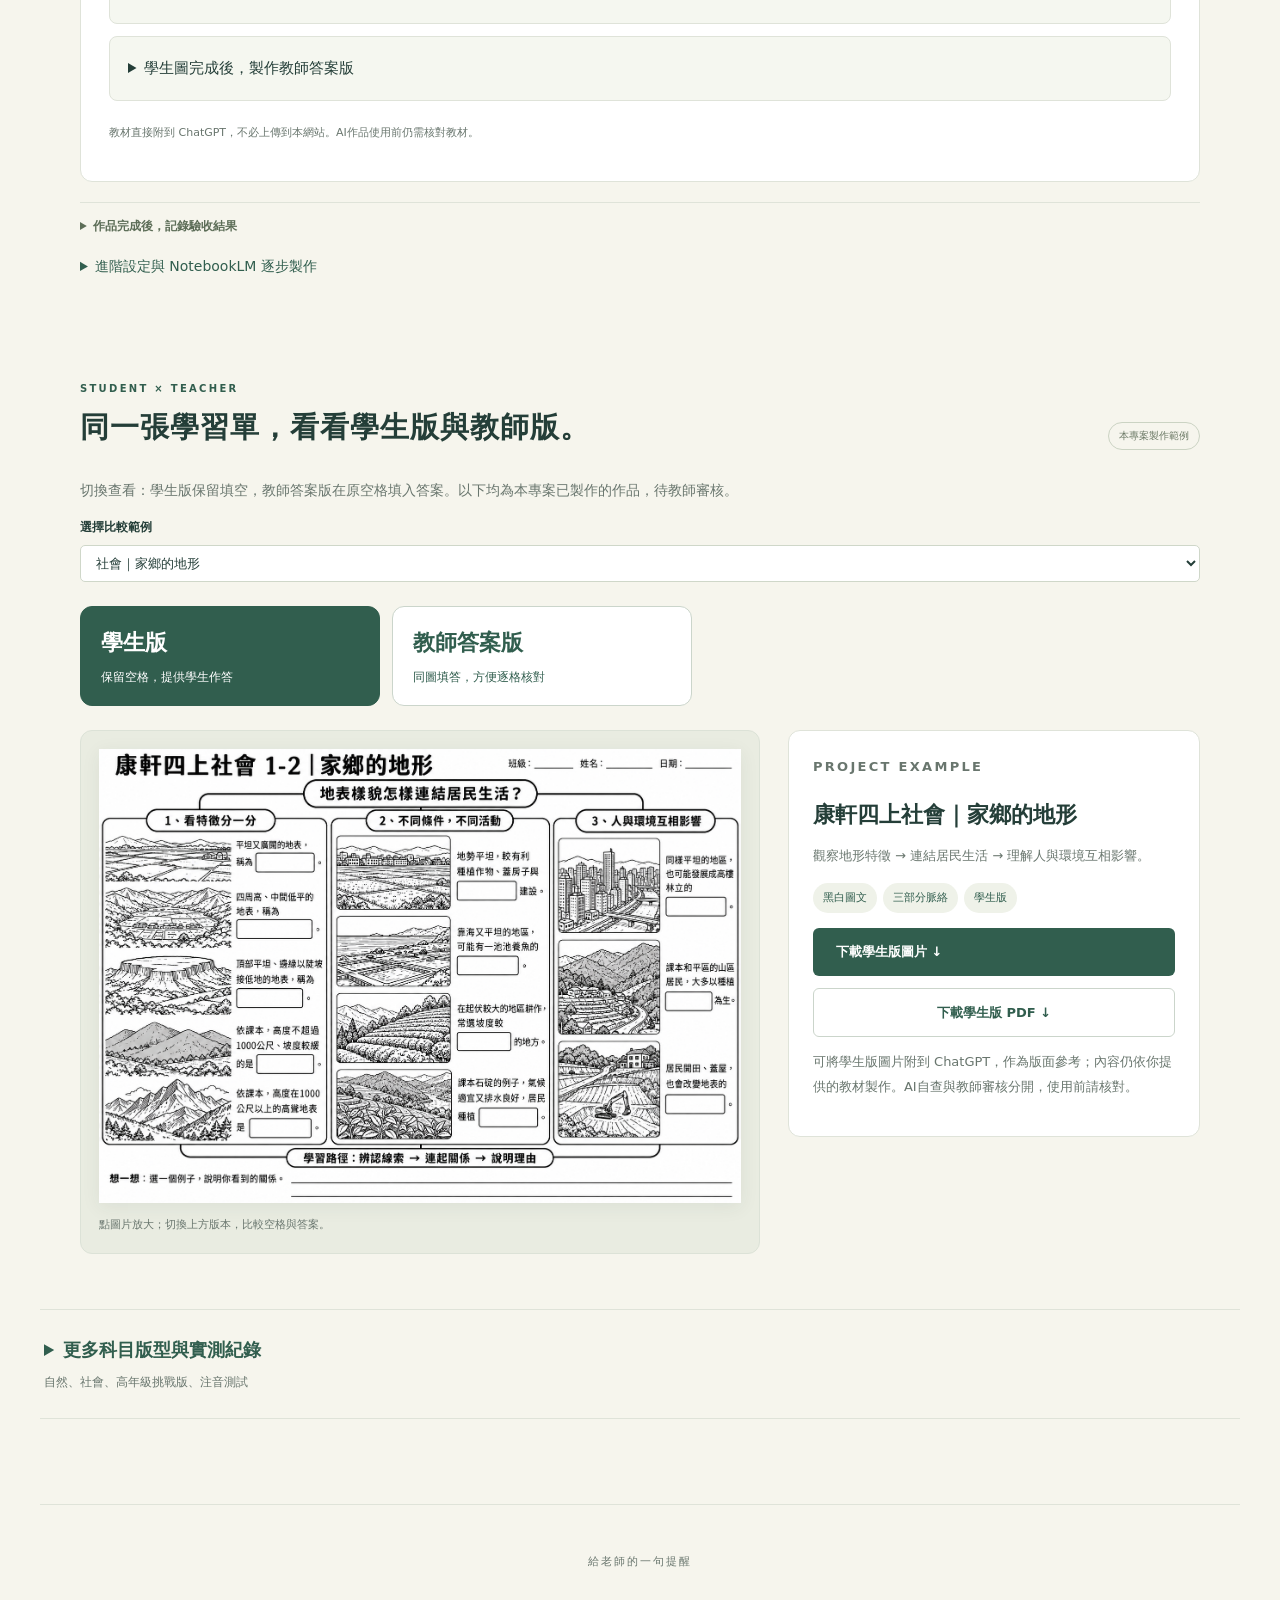
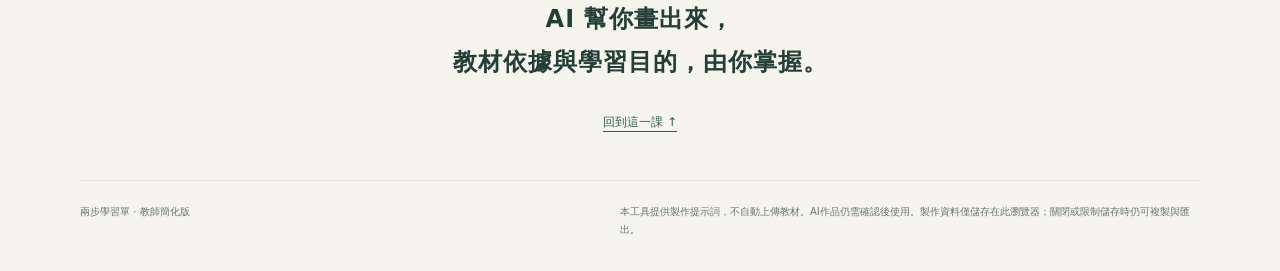
==== commit 5eec5cbc: "Add a direct worksheet prompt with grade subject and count" ====
--- a/index.html
+++ b/index.html
@@ -1,6 +1,6 @@
 <!doctype html>
 <html lang="zh-Hant">
-<head><meta charset="utf-8"><meta name="viewport" content="width=device-width, initial-scale=1"><meta name="description" content="教師的兩步驟備課工具：NotebookLM拆解教材，ChatGPT設計低、中、高年級圖片式填空學習單。"><title>兩步學習單｜從教材到圖像</title><link rel="stylesheet" href="./styles.css?v=worksheet-quantity-v4"><script src="./script.js?v=worksheet-quantity-v4" defer></script></head>
+<head><meta charset="utf-8"><meta name="viewport" content="width=device-width, initial-scale=1"><meta name="description" content="教師的兩步驟備課工具：NotebookLM拆解教材，ChatGPT設計低、中、高年級圖片式填空學習單。"><title>兩步學習單｜從教材到圖像</title><link rel="stylesheet" href="./styles.css?v=worksheet-direct-v5"><script src="./script.js?v=worksheet-direct-v5" defer></script></head>
 <body>
 <a class="skip" href="#workspace">跳到製作工具</a>
 <header class="site-header"><a class="brand" href="#"><span class="brand-mark">▱</span> 兩步學習單<span class="edition">教師簡化版</span></a><nav aria-label="網站導覽"><a href="#workspace">開始製作</a><a href="#examples">看學習單</a><a href="#more-examples">更多範例</a></nav></header>
@@ -13,7 +13,11 @@
 
 <section id="workspace" class="workspace">
 <div class="section-heading"><div><p class="eyebrow">YOUR TEACHING DESK</p><h2>上傳到 ChatGPT，貼上指令就開始。</h2></div><div class="save-status" id="save-status" role="status">資料保存在目前瀏覽器</div></div>
-<section class="pdf-start" aria-labelledby="pdf-title"><h3 id="pdf-title">到 ChatGPT 上傳教材，貼上指令。</h3><div class="paste-cards"><article><h4>① 開啟 ChatGPT，附上教材 PDF</h4><p>在 ChatGPT 對話框旁按「＋」或附件按鈕，選擇這一課的課本 PDF；有教師手冊或版型參考圖，也可以一起附上。</p><a class="button primary" href="https://chatgpt.com/" target="_blank" rel="noopener">開啟 ChatGPT ↗</a></article><article><h4>② 複製這段指令，貼到同一個對話</h4><p>附好教材後，貼上指令並送出。先回答 ChatGPT 詢問的「活動／課次、年級、科目」，再開始製作學生學習單。</p><label for="quickBlankAmount">數量（整份填空格數）</label><input id="quickBlankAmount" type="text" inputmode="numeric" placeholder="留空由 ChatGPT 依教材安排" aria-describedby="quick-blank-help quick-blank-error"><p id="quick-blank-help" class="small-note">可自行輸入，例如 16、20 或 24 格。中年級社會與自然可參考 16～20 格。格數較多時可拆頁。</p><p id="quick-blank-error" class="small-note" role="status" hidden></p><button id="copy-pdf-prompt" type="button" class="button primary" data-copy="chatgpt-pdf-prompt">複製學生學習單指令</button><p class="small-note">貼到 ChatGPT 後產生作品，完成後再回來核對實圖。</p><details class="inline-details"><summary>查看要貼上的指令</summary><label for="chatgpt-pdf-prompt">附上 PDF 後，貼到 ChatGPT</label><textarea id="chatgpt-pdf-prompt" readonly rows="10"></textarea></details></article><article><details><summary>學生圖完成後，製作教師答案版</summary><p>先檢查學生圖；在同一個對話附上學生原圖，再貼這段指令，製作同圖教師答案版。</p><button type="button" class="copy-button" data-copy="chatgpt-teacher-prompt">複製教師答案版指令</button><details class="inline-details"><summary>查看教師版指令</summary><label for="chatgpt-teacher-prompt">附上學生原圖後，貼到 ChatGPT</label><textarea id="chatgpt-teacher-prompt" readonly rows="8"></textarea></details></details></article></div><p class="small-note">教材直接附到 ChatGPT，不必上傳到本網站。AI作品使用前仍需核對教材。</p></section><details class="inline-details" id="acceptance"><summary>作品完成後，記錄驗收結果</summary><div class="check-area"><p>逐項檢查後再勾選。這是人工紀錄，複製指令或資料通過不會自動勾選。</p><fieldset><legend>A｜程式檢查</legend><div class="check-grid"><label><input type="checkbox" data-check="data"> 題數、三區分配、重複及來源欄位</label><label><input type="checkbox" data-check="files"> 圖片與 PDF 可開啟，頁數與 A4 尺寸正確</label></div></fieldset><fieldset><legend>B｜實圖檢查</legend><div class="check-grid"><label><input type="checkbox" data-check="blanks"> 目視清點實圖空格，無漏題、重題或答案外露</label><label><input type="checkbox" data-check="diagram"> 圖像與箭頭能支持題意及觀念連結</label><label><input type="checkbox" data-check="text"> 黑白可辨，文字與注音清楚，書寫空間足夠</label><label><input type="checkbox" data-check="pair"> 教師版依學生原圖逐格對應</label></div></fieldset><fieldset><legend>C｜教師確認</legend><div class="check-grid"><label><input type="checkbox" data-check="content"> 題意、教材來源、推論證據及程度合適</label><label><input type="checkbox" data-check="print"> 實際試印與學生試作</label></div></fieldset><p id="qa-count" role="status">已確認 0／8 項</p><button type="button" class="copy-button" id="copy-qa">複製驗收紀錄</button></div></details><details class="manual-route"><summary>進階設定與 NotebookLM 逐步製作</summary><div class="desk">
+<section class="pdf-start" aria-labelledby="pdf-title"><h3 id="pdf-title">到 ChatGPT 上傳教材，貼上指令。</h3><div class="paste-cards"><article><h4>① 開啟 ChatGPT，附上教材 PDF</h4><p>在 ChatGPT 對話框旁按「＋」或附件按鈕，選擇這一課的課本 PDF；有教師手冊或版型參考圖，也可以一起附上。</p><a class="button primary" href="https://chatgpt.com/" target="_blank" rel="noopener">開啟 ChatGPT ↗</a></article><article><h4>② 複製這段指令，貼到同一個對話</h4><p>附好教材後，貼上指令並送出。先回答 ChatGPT 詢問的「活動／課次、年級、科目」，再開始製作學生學習單。</p><label for="quickBlankAmount">數量（整份填空格數）</label><input id="quickBlankAmount" type="text" inputmode="numeric" placeholder="留空由 ChatGPT 依教材安排" aria-describedby="quick-blank-help quick-blank-error"><p id="quick-blank-help" class="small-note">可自行輸入，例如 16、20 或 24 格。中年級社會與自然可參考 16～20 格。格數較多時可拆頁。</p><p id="quick-blank-error" class="small-note" role="status" hidden></p><button id="copy-pdf-prompt" type="button" class="button primary" data-copy="chatgpt-pdf-prompt">複製學生學習單指令</button><p class="small-note">貼到 ChatGPT 後產生作品，完成後再回來核對實圖。</p><details class="inline-details"><summary>查看要貼上的指令</summary><label for="chatgpt-pdf-prompt">附上 PDF 後，貼到 ChatGPT</label><textarea id="chatgpt-pdf-prompt" readonly rows="10"></textarea></details><details class="inline-details"><summary>直接製作（跳過逐關確認）</summary><p>先在上方填入整份格數，再選年級與科目。把指令貼到已附上教材的 ChatGPT 對話。</p>
+<label for="directGrade">年級</label><select id="directGrade"><option value="">請選年級</option><option value="1">一年級</option><option value="2">二年級</option><option value="3">三年級</option><option value="4">四年級</option><option value="5">五年級</option><option value="6">六年級</option></select>
+<label for="directSubject">科目</label><select id="directSubject"><option value="">請選科目</option><option>國語</option><option>數學</option><option>英語</option><option>自然</option><option>社會</option><option>生活</option><option>綜合活動</option><option>藝術</option><option>健康與體育</option><option>本土語文</option></select>
+<p id="direct-status" class="small-note" role="status"></p><button id="copy-direct-prompt" type="button" class="button primary" data-copy="direct-prompt" aria-describedby="direct-status">複製直接製作指令</button>
+<details class="inline-details"><summary>查看直接製作指令</summary><label for="direct-prompt">直接製作指令</label><textarea id="direct-prompt" readonly rows="8"></textarea></details></details></article><article><details><summary>學生圖完成後，製作教師答案版</summary><p>先檢查學生圖；在同一個對話附上學生原圖，再貼這段指令，製作同圖教師答案版。</p><button type="button" class="copy-button" data-copy="chatgpt-teacher-prompt">複製教師答案版指令</button><details class="inline-details"><summary>查看教師版指令</summary><label for="chatgpt-teacher-prompt">附上學生原圖後，貼到 ChatGPT</label><textarea id="chatgpt-teacher-prompt" readonly rows="8"></textarea></details></details></article></div><p class="small-note">教材直接附到 ChatGPT，不必上傳到本網站。AI作品使用前仍需核對教材。</p></section><details class="inline-details" id="acceptance"><summary>作品完成後，記錄驗收結果</summary><div class="check-area"><p>逐項檢查後再勾選。這是人工紀錄，複製指令或資料通過不會自動勾選。</p><fieldset><legend>A｜程式檢查</legend><div class="check-grid"><label><input type="checkbox" data-check="data"> 題數、三區分配、重複及來源欄位</label><label><input type="checkbox" data-check="files"> 圖片與 PDF 可開啟，頁數與 A4 尺寸正確</label></div></fieldset><fieldset><legend>B｜實圖檢查</legend><div class="check-grid"><label><input type="checkbox" data-check="blanks"> 目視清點實圖空格，無漏題、重題或答案外露</label><label><input type="checkbox" data-check="diagram"> 圖像與箭頭能支持題意及觀念連結</label><label><input type="checkbox" data-check="text"> 黑白可辨，文字與注音清楚，書寫空間足夠</label><label><input type="checkbox" data-check="pair"> 教師版依學生原圖逐格對應</label></div></fieldset><fieldset><legend>C｜教師確認</legend><div class="check-grid"><label><input type="checkbox" data-check="content"> 題意、教材來源、推論證據及程度合適</label><label><input type="checkbox" data-check="print"> 實際試印與學生試作</label></div></fieldset><p id="qa-count" role="status">已確認 0／8 項</p><button type="button" class="copy-button" id="copy-qa">複製驗收紀錄</button></div></details><details class="manual-route"><summary>進階設定與 NotebookLM 逐步製作</summary><div class="desk">
 <details class="settings optional-settings"><summary>需要調整年級、格數或審核方式？</summary><div class="settings-content"><h3>先選學生程度</h3><div class="grade-options" role="group" aria-label="年級程度"><button type="button" data-grade="low" aria-pressed="false">低年級<span>1–2年級</span></button><button type="button" data-grade="middle" aria-pressed="true">中年級<span>3–4年級</span></button><button type="button" data-grade="high" aria-pressed="false">高年級<span>5–6年級</span></button></div><div class="grade-description" id="grade-description"></div><p id="high-note" class="small-note" hidden>高年級採C挑戰版，保留自主心智圖與理由作答空間。<a href="./範例/高年級挑戰版設計.md" target="_blank" rel="noopener">查看設計說明 ↗</a></p><label for="blankMode">填空格數</label><select id="blankMode"><option value="flexible">依教材彈性安排（預設）</option><option value="exact">指定確切格數</option></select><label for="blankAmount">指定填空格數</label><input id="blankAmount" type="number" min="1" step="1" value="16" aria-describedby="blank-amount-note"><label for="countBasis">格數計算方式</label><select id="countBasis"><option value="whole_sheet">整份總計</option><option value="per_part">每部分各計（三部分）</option></select><p id="blank-amount-note" class="small-note">預設依教材重點與書寫空間彈性安排。需要固定題量時，選「指定確切格數」；例：每部分6格＝共18格。</p><label for="reviewMode">教師確認方式</label><select id="reviewMode"><option value="teacher">教師逐關確認（預設）</option><option value="ai">略過中間確認，AI檢核後交付</option></select><p class="small-note">可選擇不逐關等待；AI檢核不等於教師通過，未經教師確認仍標待教師審核。</p><label for="difficulty">思考難度（與格數獨立）</label><select id="difficulty"><option>基礎</option><option selected>一般</option><option>進階</option></select><label for="goal">學習目標</label><input id="goal" value="尋找關聯性" placeholder="例如：比較特徵與推論因果"><label for="version">教材版本</label><input id="version" placeholder="未填則標版本待查"><label for="numbering">一般題號</label><select id="numbering"><option>一般題號</option><option>不顯示題號</option></select><label for="subject">科目</label><input id="subject" placeholder="例如：國語、自然、社會、數學" value=""><label for="lesson">單元／單一活動或課次</label><input id="lesson" placeholder="自然：單元→活動；社會：單元→課"><label for="pages">教材範圍</label><input id="pages" placeholder="例如：課本印刷20–23頁"><div class="setting-note"><b>跨科目適用，依教材選擇架構。</b><p>保留核心問題、分段重點與各部分的關係。課本是內容依據，教師手冊用來確認。教材沒有提供的資訊，不猜、不補。</p></div><button class="text-button" id="download">↓ 匯出我的製作包</button><button class="text-button subtle" id="clear">清除本機資料</button></div></details>
 <div class="work-panel">
 <div class="step-tabs" role="tablist" aria-label="製作步驟"><button id="tab-1" role="tab" aria-selected="true" aria-controls="step-1" tabindex="0"><span>01</span> 拆解教材</button><button id="tab-2" role="tab" aria-selected="false" aria-controls="step-2" tabindex="-1"><span>02</span> 圖像學習單</button></div>
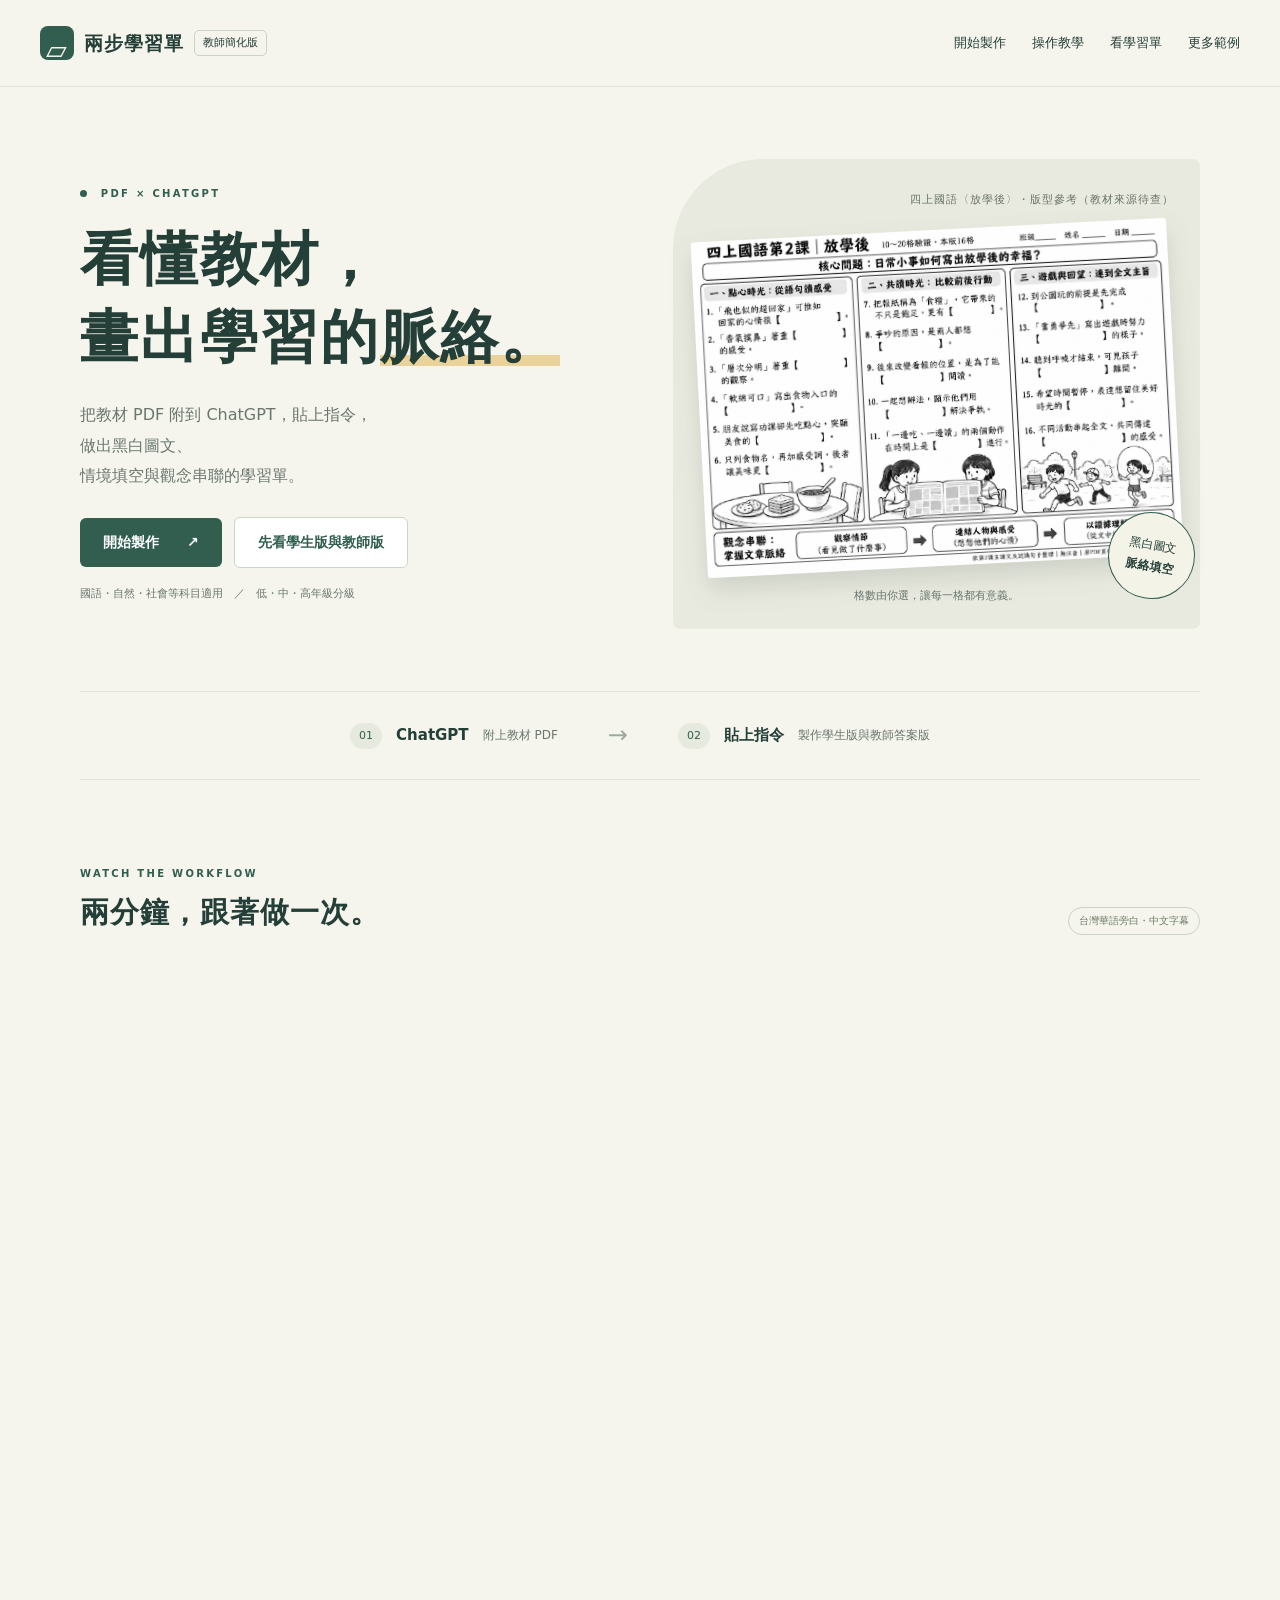
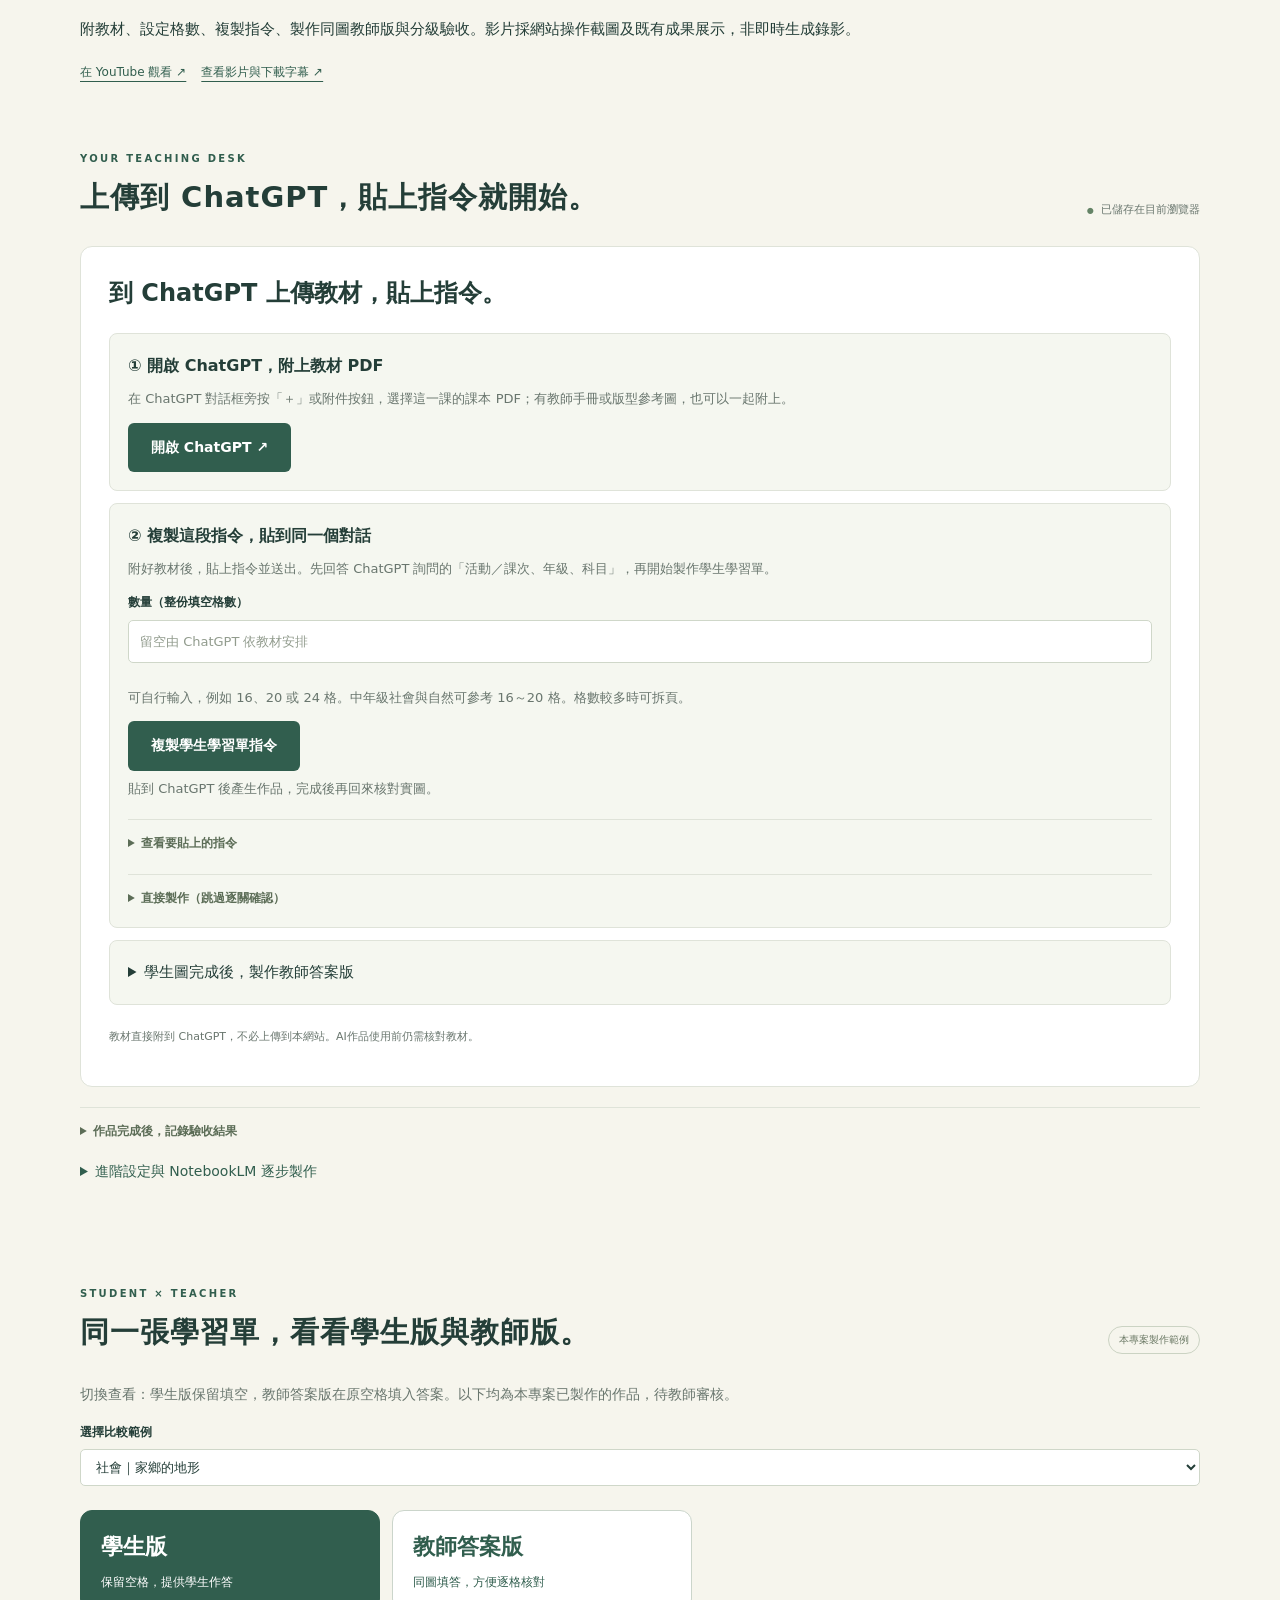
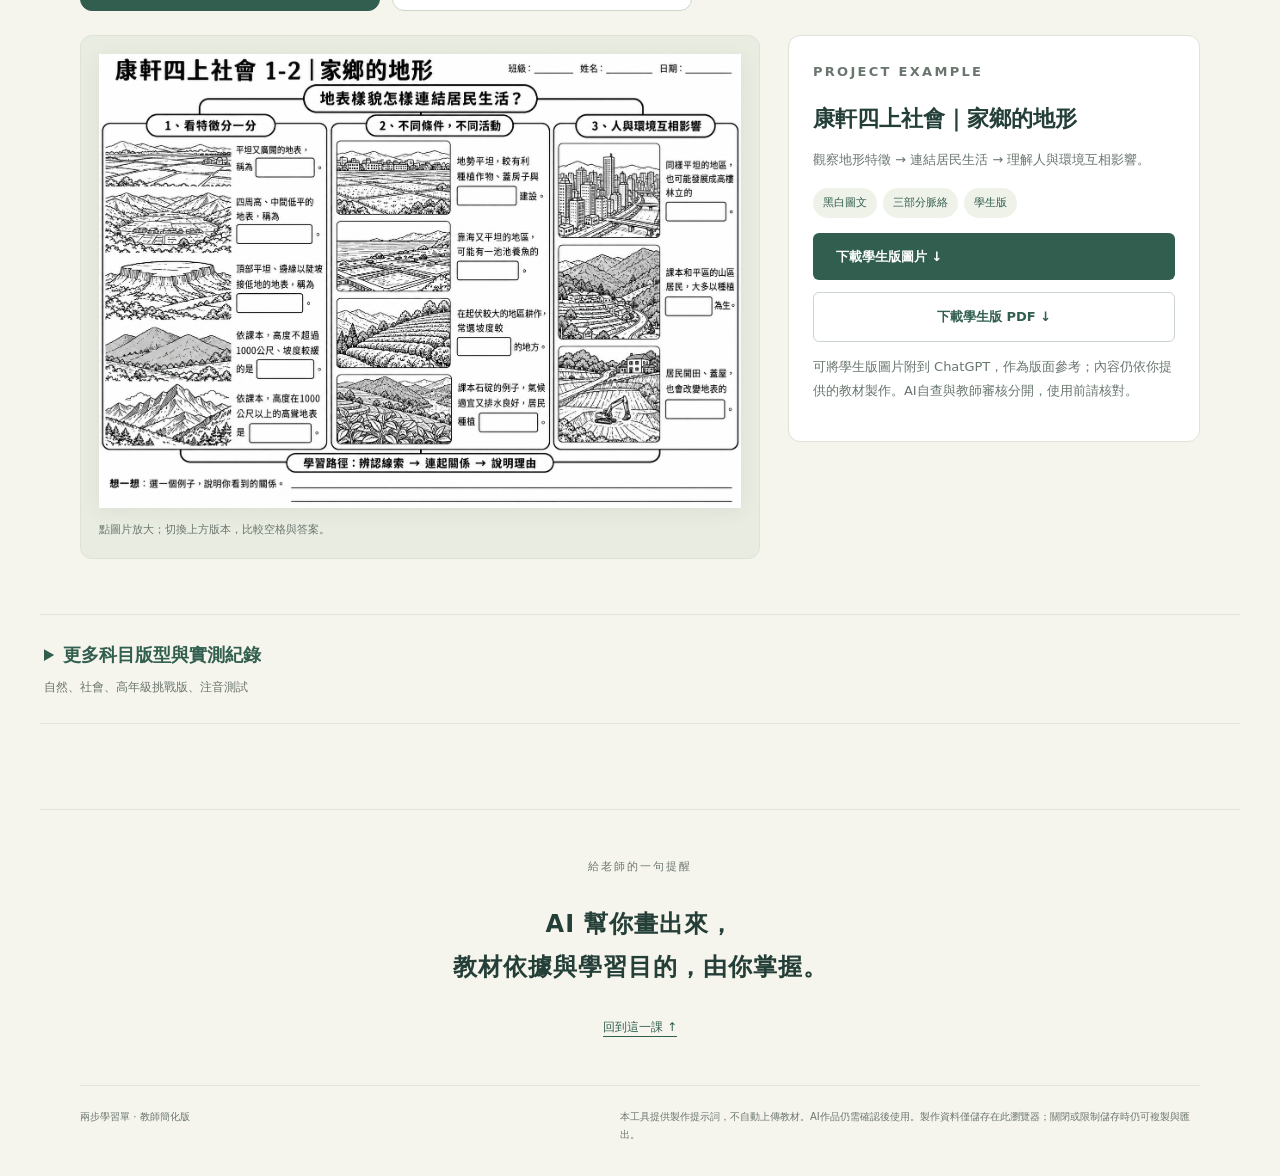
==== commit 4295e224: "Add Taiwan Mandarin tutorial and YouTube embeds" ====
--- a/index.html
+++ b/index.html
@@ -3,7 +3,7 @@
 <head><meta charset="utf-8"><meta name="viewport" content="width=device-width, initial-scale=1"><meta name="description" content="教師的兩步驟備課工具：NotebookLM拆解教材，ChatGPT設計低、中、高年級圖片式填空學習單。"><title>兩步學習單｜從教材到圖像</title><link rel="stylesheet" href="./styles.css?v=worksheet-direct-v5"><script src="./script.js?v=worksheet-direct-v5" defer></script></head>
 <body>
 <a class="skip" href="#workspace">跳到製作工具</a>
-<header class="site-header"><a class="brand" href="#"><span class="brand-mark">▱</span> 兩步學習單<span class="edition">教師簡化版</span></a><nav aria-label="網站導覽"><a href="#workspace">開始製作</a><a href="#examples">看學習單</a><a href="#more-examples">更多範例</a></nav></header>
+<header class="site-header"><a class="brand" href="#"><span class="brand-mark">▱</span> 兩步學習單<span class="edition">教師簡化版</span></a><nav aria-label="網站導覽"><a href="#workspace">開始製作</a><a href="#tutorial">操作教學</a><a href="#examples">看學習單</a><a href="#more-examples">更多範例</a></nav></header>
 <main>
 <section class="hero">
  <div class="hero-copy"><p class="eyebrow"><span></span> PDF × CHATGPT</p><h1>看懂教材，<br>畫出學習的<span class="underline">脈絡。</span></h1><p class="hero-text">把教材 PDF 附到 ChatGPT，貼上指令，<br class="desktop">做出黑白圖文、<br class="desktop">情境填空與觀念串聯的學習單。</p><div class="hero-actions"><a class="button primary" href="#workspace">開始製作 <span>↗</span></a><a class="button secondary" href="#examples">先看學生版與教師版</a></div><p class="hero-note">國語・自然・社會等科目適用　／　低・中・高年級分級</p></div>
@@ -11,6 +11,7 @@
 </section>
 <div class="flow-strip" aria-label="兩步驟流程"><div><span class="tiny-number">01</span><b>ChatGPT</b><span>附上教材 PDF</span></div><span class="flow-arrow">→</span><div><span class="tiny-number">02</span><b>貼上指令</b><span>製作學生版與教師答案版</span></div></div>
 
+<section id="tutorial" class="example-section"><div class="section-heading"><div><p class="eyebrow">WATCH THE WORKFLOW</p><h2>兩分鐘，跟著做一次。</h2></div><span class="tag">台灣華語旁白・中文字幕</span></div><iframe src="https://www.youtube.com/embed/c8iOJ3oANeQ" title="兩步學習單台灣華語操作教學" loading="lazy" style="width:100%;aspect-ratio:16/9;border:0;border-radius:12px" allow="accelerometer; autoplay; clipboard-write; encrypted-media; gyroscope; picture-in-picture; web-share" allowfullscreen></iframe><p>附教材、設定格數、複製指令、製作同圖教師版與分級驗收。影片採網站操作截圖及既有成果展示，非即時生成錄影。</p><a class="external-link" href="https://youtu.be/c8iOJ3oANeQ" target="_blank" rel="noopener">在 YouTube 觀看 ↗</a>　<a class="external-link" href="./demo-video.html">查看影片與下載字幕 ↗</a></section>
 <section id="workspace" class="workspace">
 <div class="section-heading"><div><p class="eyebrow">YOUR TEACHING DESK</p><h2>上傳到 ChatGPT，貼上指令就開始。</h2></div><div class="save-status" id="save-status" role="status">資料保存在目前瀏覽器</div></div>
 <section class="pdf-start" aria-labelledby="pdf-title"><h3 id="pdf-title">到 ChatGPT 上傳教材，貼上指令。</h3><div class="paste-cards"><article><h4>① 開啟 ChatGPT，附上教材 PDF</h4><p>在 ChatGPT 對話框旁按「＋」或附件按鈕，選擇這一課的課本 PDF；有教師手冊或版型參考圖，也可以一起附上。</p><a class="button primary" href="https://chatgpt.com/" target="_blank" rel="noopener">開啟 ChatGPT ↗</a></article><article><h4>② 複製這段指令，貼到同一個對話</h4><p>附好教材後，貼上指令並送出。先回答 ChatGPT 詢問的「活動／課次、年級、科目」，再開始製作學生學習單。</p><label for="quickBlankAmount">數量（整份填空格數）</label><input id="quickBlankAmount" type="text" inputmode="numeric" placeholder="留空由 ChatGPT 依教材安排" aria-describedby="quick-blank-help quick-blank-error"><p id="quick-blank-help" class="small-note">可自行輸入，例如 16、20 或 24 格。中年級社會與自然可參考 16～20 格。格數較多時可拆頁。</p><p id="quick-blank-error" class="small-note" role="status" hidden></p><button id="copy-pdf-prompt" type="button" class="button primary" data-copy="chatgpt-pdf-prompt">複製學生學習單指令</button><p class="small-note">貼到 ChatGPT 後產生作品，完成後再回來核對實圖。</p><details class="inline-details"><summary>查看要貼上的指令</summary><label for="chatgpt-pdf-prompt">附上 PDF 後，貼到 ChatGPT</label><textarea id="chatgpt-pdf-prompt" readonly rows="10"></textarea></details><details class="inline-details"><summary>直接製作（跳過逐關確認）</summary><p>先在上方填入整份格數，再選年級與科目。把指令貼到已附上教材的 ChatGPT 對話。</p>
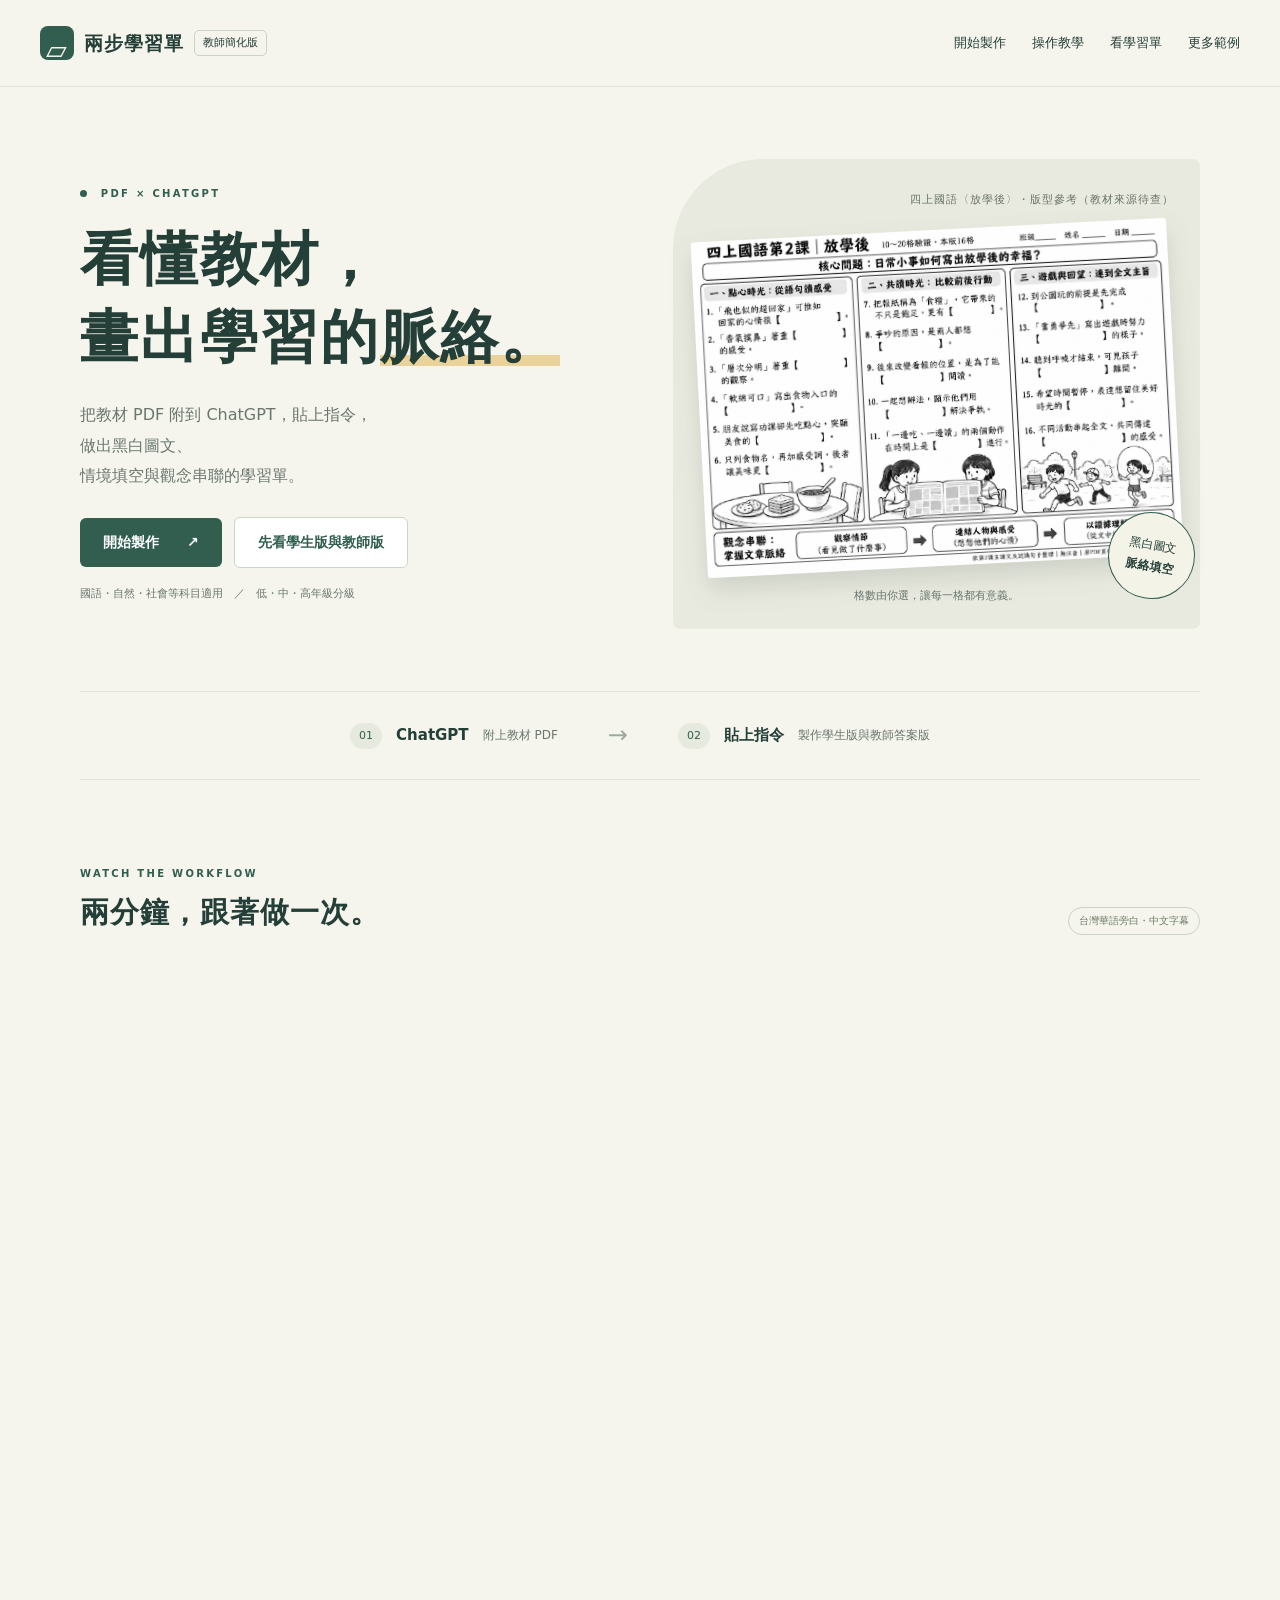
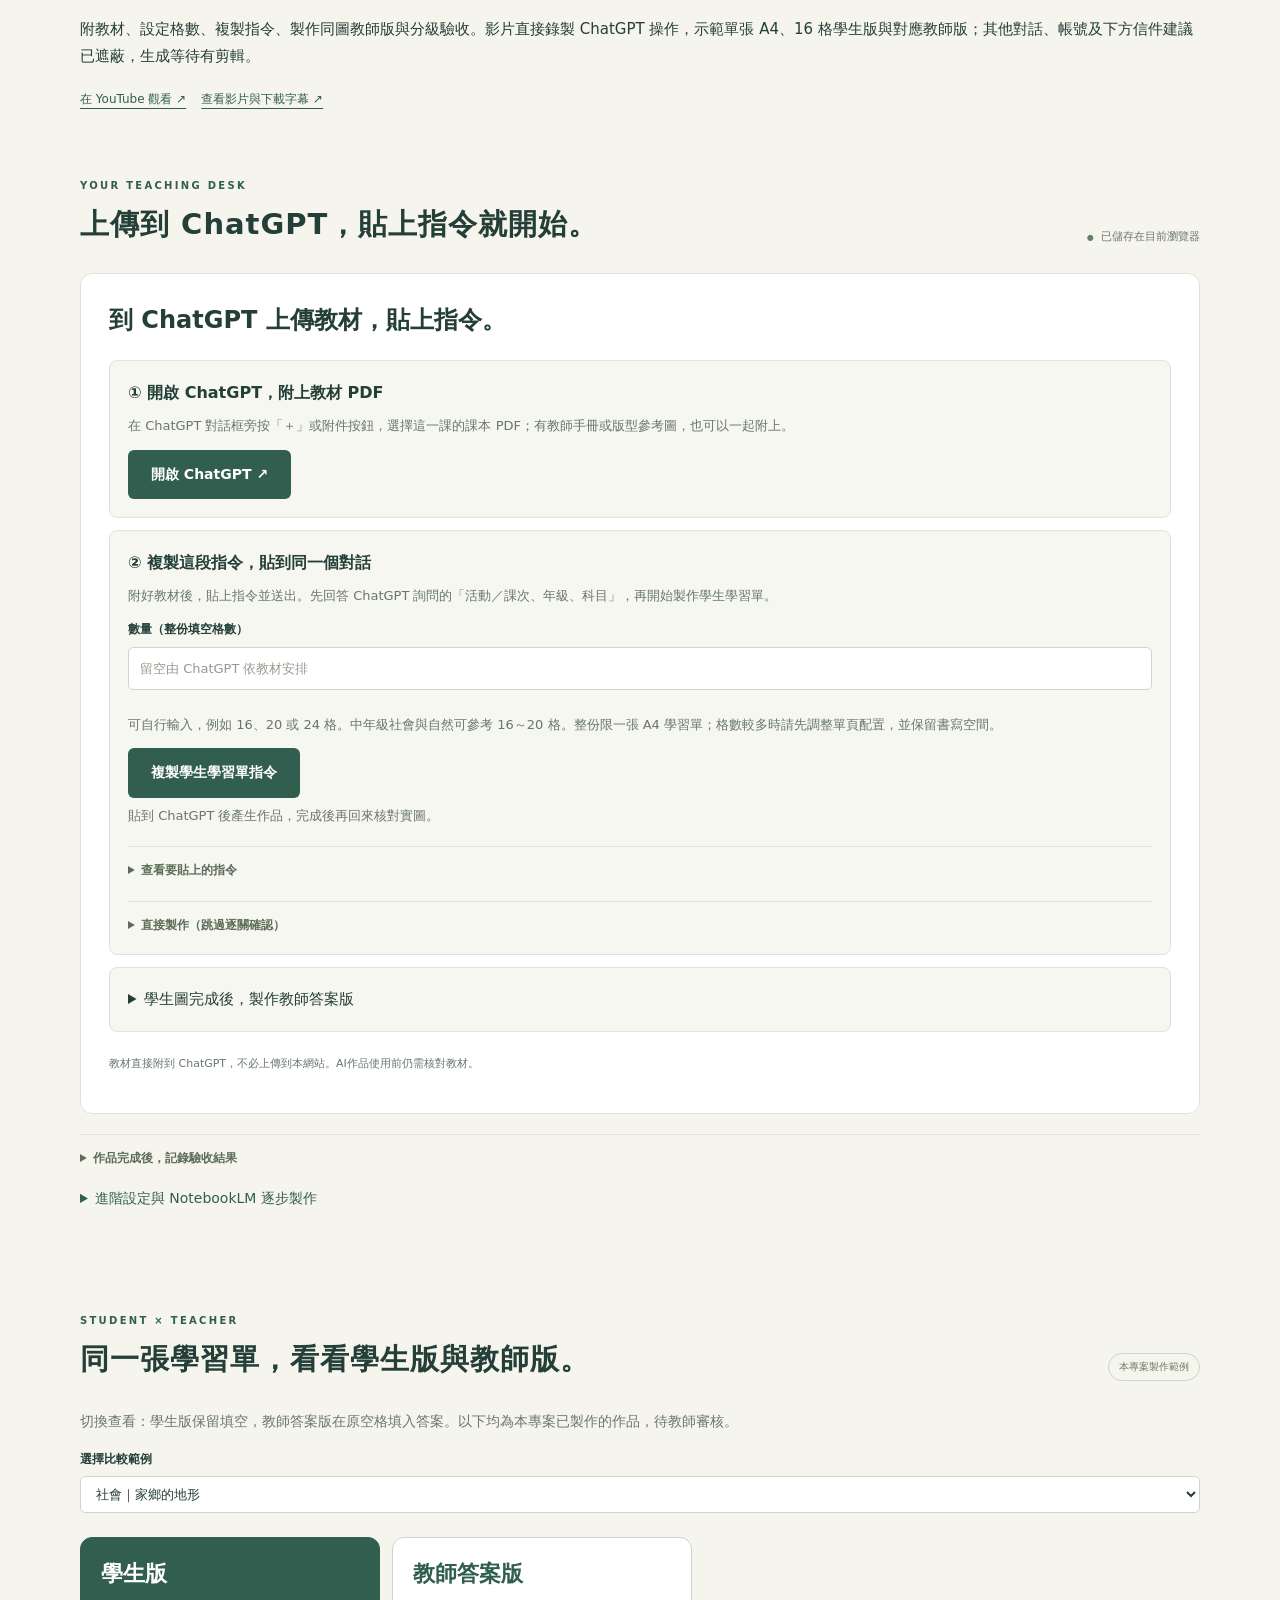
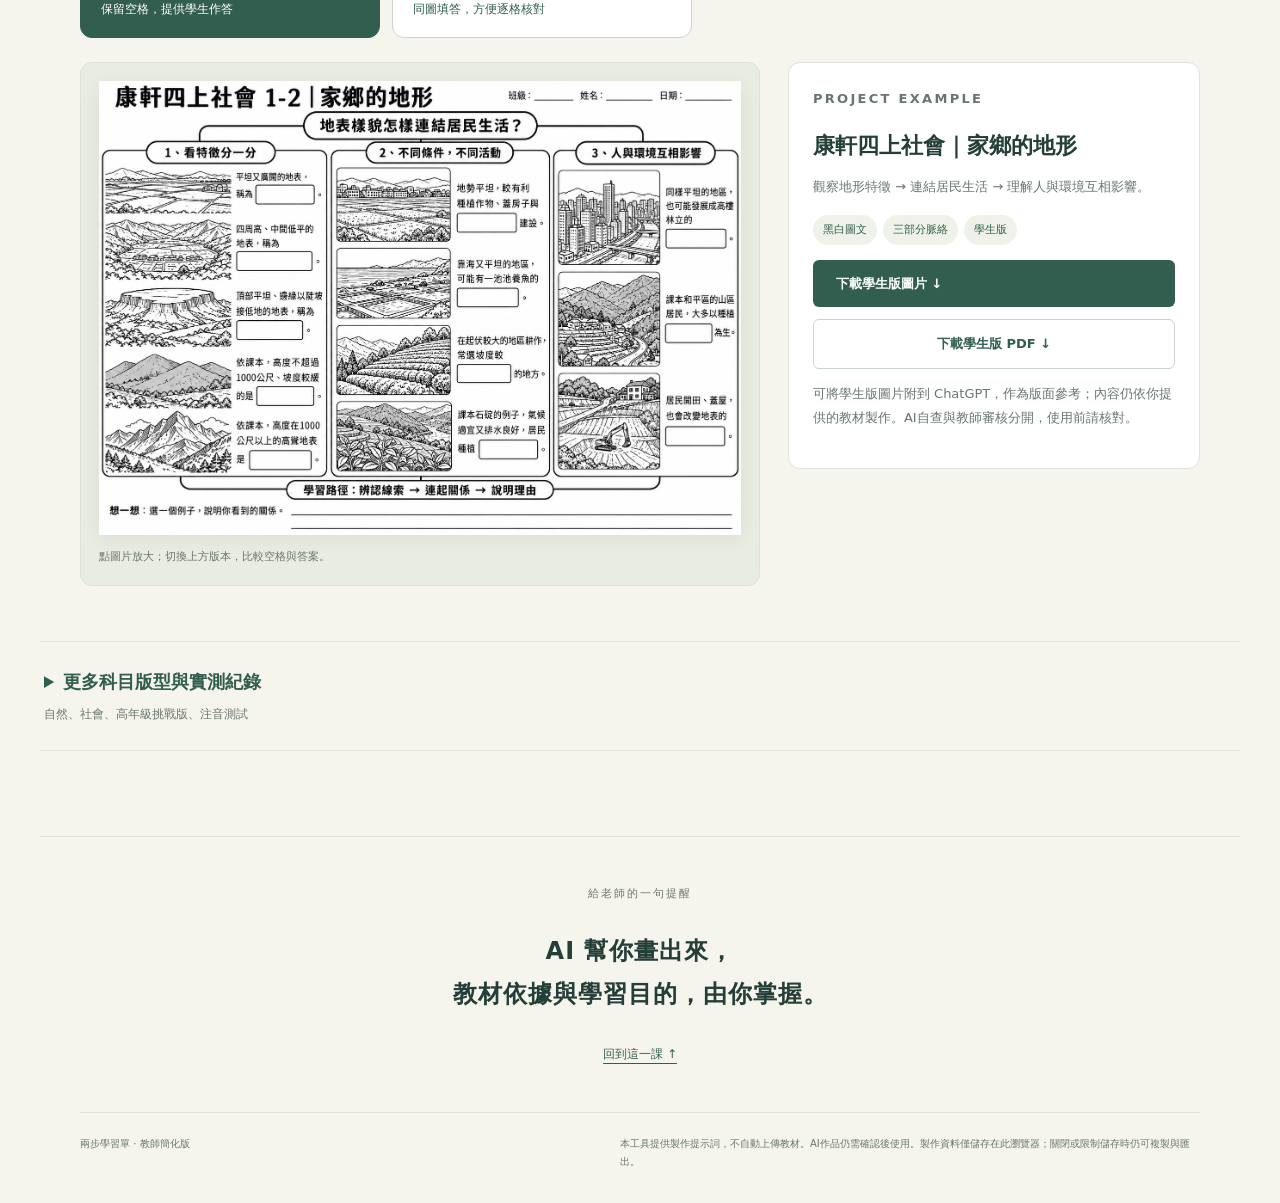
==== commit 92230eff: "Require single-page worksheets and publish redacted ChatGPT recording" ====
--- a/index.html
+++ b/index.html
@@ -1,6 +1,6 @@
 <!doctype html>
 <html lang="zh-Hant">
-<head><meta charset="utf-8"><meta name="viewport" content="width=device-width, initial-scale=1"><meta name="description" content="教師的兩步驟備課工具：NotebookLM拆解教材，ChatGPT設計低、中、高年級圖片式填空學習單。"><title>兩步學習單｜從教材到圖像</title><link rel="stylesheet" href="./styles.css?v=worksheet-direct-v5"><script src="./script.js?v=worksheet-direct-v5" defer></script></head>
+<head><meta charset="utf-8"><meta name="viewport" content="width=device-width, initial-scale=1"><meta name="description" content="教師的兩步驟備課工具：NotebookLM拆解教材，ChatGPT設計低、中、高年級圖片式填空學習單。"><title>兩步學習單｜從教材到圖像</title><link rel="stylesheet" href="./styles.css?v=worksheet-direct-v5"><script src="./script.js?v=worksheet-single-page-v6" defer></script></head>
 <body>
 <a class="skip" href="#workspace">跳到製作工具</a>
 <header class="site-header"><a class="brand" href="#"><span class="brand-mark">▱</span> 兩步學習單<span class="edition">教師簡化版</span></a><nav aria-label="網站導覽"><a href="#workspace">開始製作</a><a href="#tutorial">操作教學</a><a href="#examples">看學習單</a><a href="#more-examples">更多範例</a></nav></header>
@@ -11,10 +11,10 @@
 </section>
 <div class="flow-strip" aria-label="兩步驟流程"><div><span class="tiny-number">01</span><b>ChatGPT</b><span>附上教材 PDF</span></div><span class="flow-arrow">→</span><div><span class="tiny-number">02</span><b>貼上指令</b><span>製作學生版與教師答案版</span></div></div>
 
-<section id="tutorial" class="example-section"><div class="section-heading"><div><p class="eyebrow">WATCH THE WORKFLOW</p><h2>兩分鐘，跟著做一次。</h2></div><span class="tag">台灣華語旁白・中文字幕</span></div><iframe src="https://www.youtube.com/embed/c8iOJ3oANeQ" title="兩步學習單台灣華語操作教學" loading="lazy" style="width:100%;aspect-ratio:16/9;border:0;border-radius:12px" allow="accelerometer; autoplay; clipboard-write; encrypted-media; gyroscope; picture-in-picture; web-share" allowfullscreen></iframe><p>附教材、設定格數、複製指令、製作同圖教師版與分級驗收。影片採網站操作截圖及既有成果展示，非即時生成錄影。</p><a class="external-link" href="https://youtu.be/c8iOJ3oANeQ" target="_blank" rel="noopener">在 YouTube 觀看 ↗</a>　<a class="external-link" href="./demo-video.html">查看影片與下載字幕 ↗</a></section>
+<section id="tutorial" class="example-section"><div class="section-heading"><div><p class="eyebrow">WATCH THE WORKFLOW</p><h2>兩分鐘，跟著做一次。</h2></div><span class="tag">台灣華語旁白・中文字幕</span></div><iframe src="https://www.youtube.com/embed/mgtSYgT363M" title="兩步學習單台灣華語操作教學" loading="lazy" style="width:100%;aspect-ratio:16/9;border:0;border-radius:12px" allow="accelerometer; autoplay; clipboard-write; encrypted-media; gyroscope; picture-in-picture; web-share" allowfullscreen></iframe><p>附教材、設定格數、複製指令、製作同圖教師版與分級驗收。影片直接錄製 ChatGPT 操作，示範單張 A4、16 格學生版與對應教師版；其他對話、帳號及下方信件建議已遮蔽，生成等待有剪輯。</p><a class="external-link" href="https://youtu.be/mgtSYgT363M" target="_blank" rel="noopener">在 YouTube 觀看 ↗</a>　<a class="external-link" href="./demo-video.html">查看影片與下載字幕 ↗</a></section>
 <section id="workspace" class="workspace">
 <div class="section-heading"><div><p class="eyebrow">YOUR TEACHING DESK</p><h2>上傳到 ChatGPT，貼上指令就開始。</h2></div><div class="save-status" id="save-status" role="status">資料保存在目前瀏覽器</div></div>
-<section class="pdf-start" aria-labelledby="pdf-title"><h3 id="pdf-title">到 ChatGPT 上傳教材，貼上指令。</h3><div class="paste-cards"><article><h4>① 開啟 ChatGPT，附上教材 PDF</h4><p>在 ChatGPT 對話框旁按「＋」或附件按鈕，選擇這一課的課本 PDF；有教師手冊或版型參考圖，也可以一起附上。</p><a class="button primary" href="https://chatgpt.com/" target="_blank" rel="noopener">開啟 ChatGPT ↗</a></article><article><h4>② 複製這段指令，貼到同一個對話</h4><p>附好教材後，貼上指令並送出。先回答 ChatGPT 詢問的「活動／課次、年級、科目」，再開始製作學生學習單。</p><label for="quickBlankAmount">數量（整份填空格數）</label><input id="quickBlankAmount" type="text" inputmode="numeric" placeholder="留空由 ChatGPT 依教材安排" aria-describedby="quick-blank-help quick-blank-error"><p id="quick-blank-help" class="small-note">可自行輸入，例如 16、20 或 24 格。中年級社會與自然可參考 16～20 格。格數較多時可拆頁。</p><p id="quick-blank-error" class="small-note" role="status" hidden></p><button id="copy-pdf-prompt" type="button" class="button primary" data-copy="chatgpt-pdf-prompt">複製學生學習單指令</button><p class="small-note">貼到 ChatGPT 後產生作品，完成後再回來核對實圖。</p><details class="inline-details"><summary>查看要貼上的指令</summary><label for="chatgpt-pdf-prompt">附上 PDF 後，貼到 ChatGPT</label><textarea id="chatgpt-pdf-prompt" readonly rows="10"></textarea></details><details class="inline-details"><summary>直接製作（跳過逐關確認）</summary><p>先在上方填入整份格數，再選年級與科目。把指令貼到已附上教材的 ChatGPT 對話。</p>
+<section class="pdf-start" aria-labelledby="pdf-title"><h3 id="pdf-title">到 ChatGPT 上傳教材，貼上指令。</h3><div class="paste-cards"><article><h4>① 開啟 ChatGPT，附上教材 PDF</h4><p>在 ChatGPT 對話框旁按「＋」或附件按鈕，選擇這一課的課本 PDF；有教師手冊或版型參考圖，也可以一起附上。</p><a class="button primary" href="https://chatgpt.com/" target="_blank" rel="noopener">開啟 ChatGPT ↗</a></article><article><h4>② 複製這段指令，貼到同一個對話</h4><p>附好教材後，貼上指令並送出。先回答 ChatGPT 詢問的「活動／課次、年級、科目」，再開始製作學生學習單。</p><label for="quickBlankAmount">數量（整份填空格數）</label><input id="quickBlankAmount" type="text" inputmode="numeric" placeholder="留空由 ChatGPT 依教材安排" aria-describedby="quick-blank-help quick-blank-error"><p id="quick-blank-help" class="small-note">可自行輸入，例如 16、20 或 24 格。中年級社會與自然可參考 16～20 格。整份限一張 A4 學習單；格數較多時請先調整單頁配置，並保留書寫空間。</p><p id="quick-blank-error" class="small-note" role="status" hidden></p><button id="copy-pdf-prompt" type="button" class="button primary" data-copy="chatgpt-pdf-prompt">複製學生學習單指令</button><p class="small-note">貼到 ChatGPT 後產生作品，完成後再回來核對實圖。</p><details class="inline-details"><summary>查看要貼上的指令</summary><label for="chatgpt-pdf-prompt">附上 PDF 後，貼到 ChatGPT</label><textarea id="chatgpt-pdf-prompt" readonly rows="10"></textarea></details><details class="inline-details"><summary>直接製作（跳過逐關確認）</summary><p>先在上方填入整份格數，再選年級與科目。把指令貼到已附上教材的 ChatGPT 對話。</p>
 <label for="directGrade">年級</label><select id="directGrade"><option value="">請選年級</option><option value="1">一年級</option><option value="2">二年級</option><option value="3">三年級</option><option value="4">四年級</option><option value="5">五年級</option><option value="6">六年級</option></select>
 <label for="directSubject">科目</label><select id="directSubject"><option value="">請選科目</option><option>國語</option><option>數學</option><option>英語</option><option>自然</option><option>社會</option><option>生活</option><option>綜合活動</option><option>藝術</option><option>健康與體育</option><option>本土語文</option></select>
 <p id="direct-status" class="small-note" role="status"></p><button id="copy-direct-prompt" type="button" class="button primary" data-copy="direct-prompt" aria-describedby="direct-status">複製直接製作指令</button>
@@ -50,3 +50,4 @@
 <section class="closing"><span>給老師的一句提醒</span><p>AI 幫你畫出來，<br>教材依據與學習目的，由你掌握。</p><a href="#workspace">回到這一課 ↑</a></section>
 </main><footer><span>兩步學習單 · 教師簡化版</span><p>本工具提供製作提示詞，不自動上傳教材。AI作品仍需確認後使用。製作資料僅儲存在此瀏覽器；關閉或限制儲存時仍可複製與匯出。</p></footer><div id="toast" class="toast" role="status" aria-live="polite"></div>
 </body></html>
+
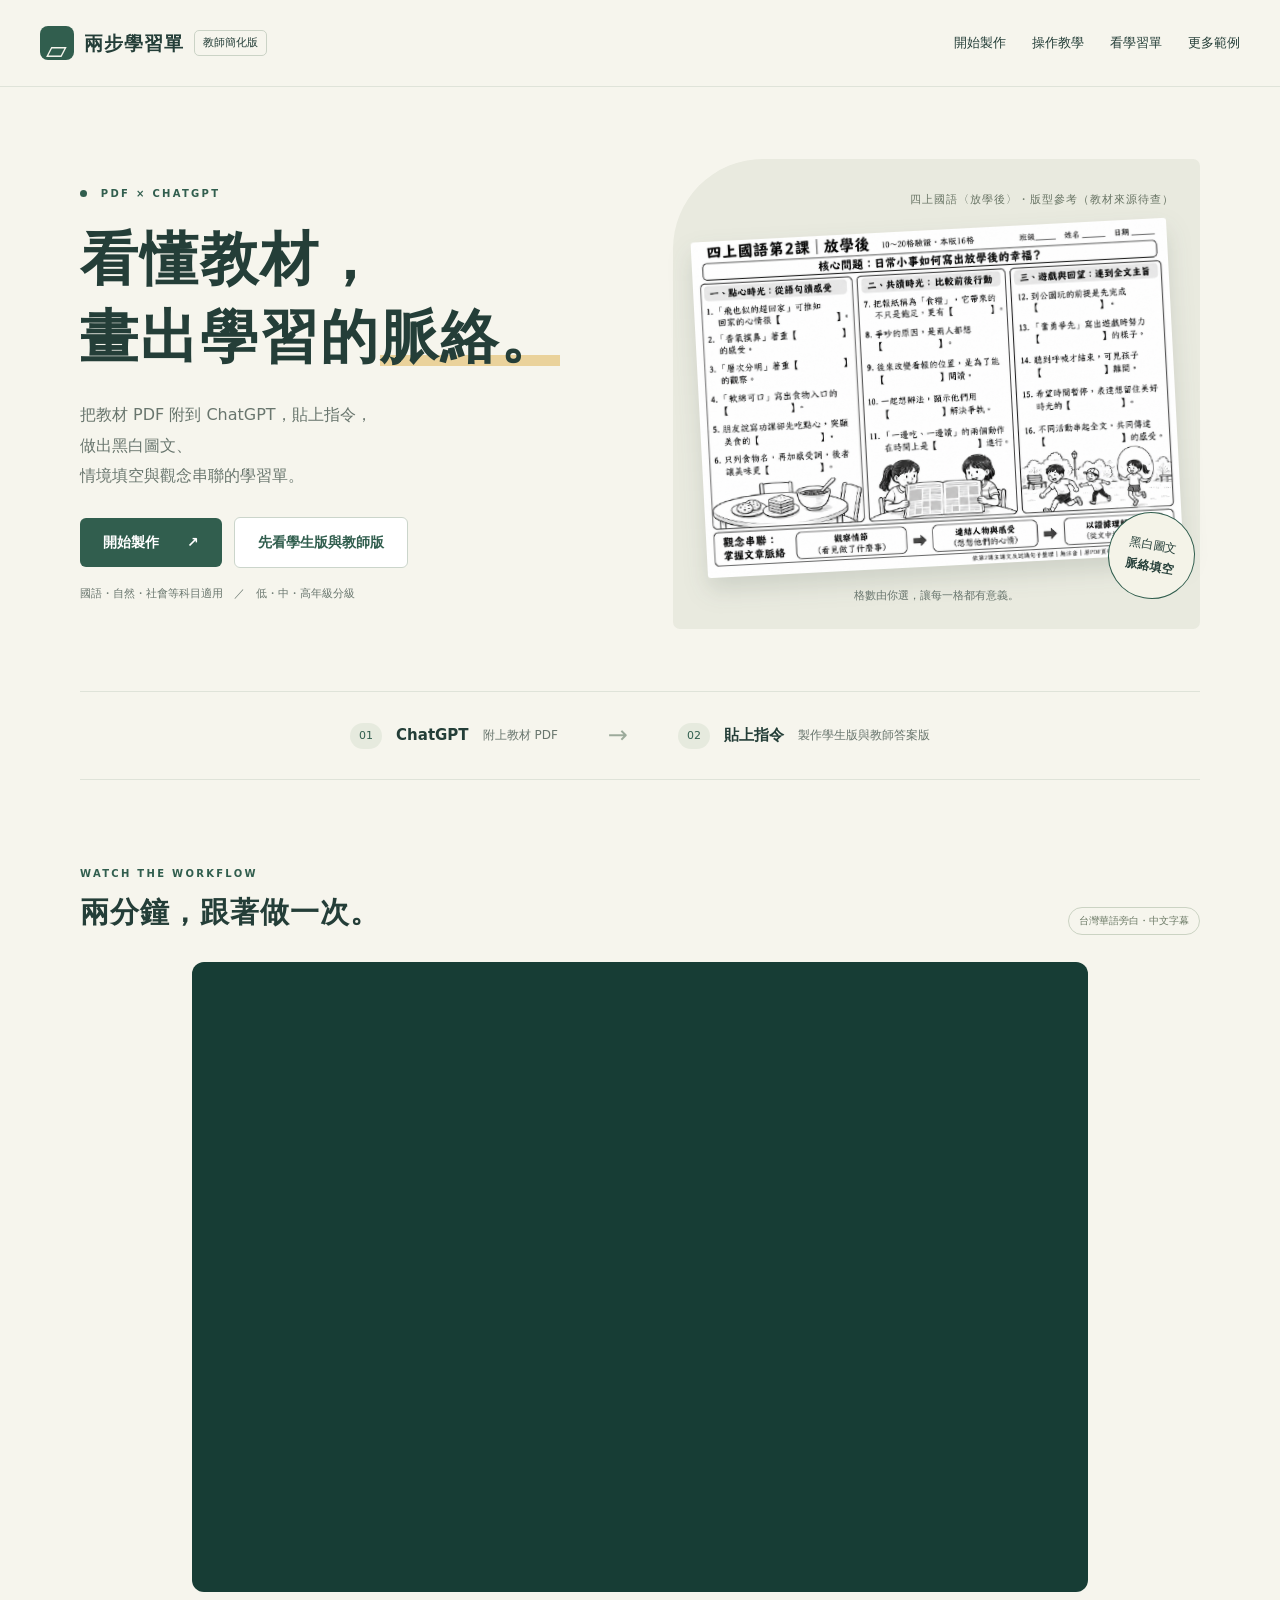
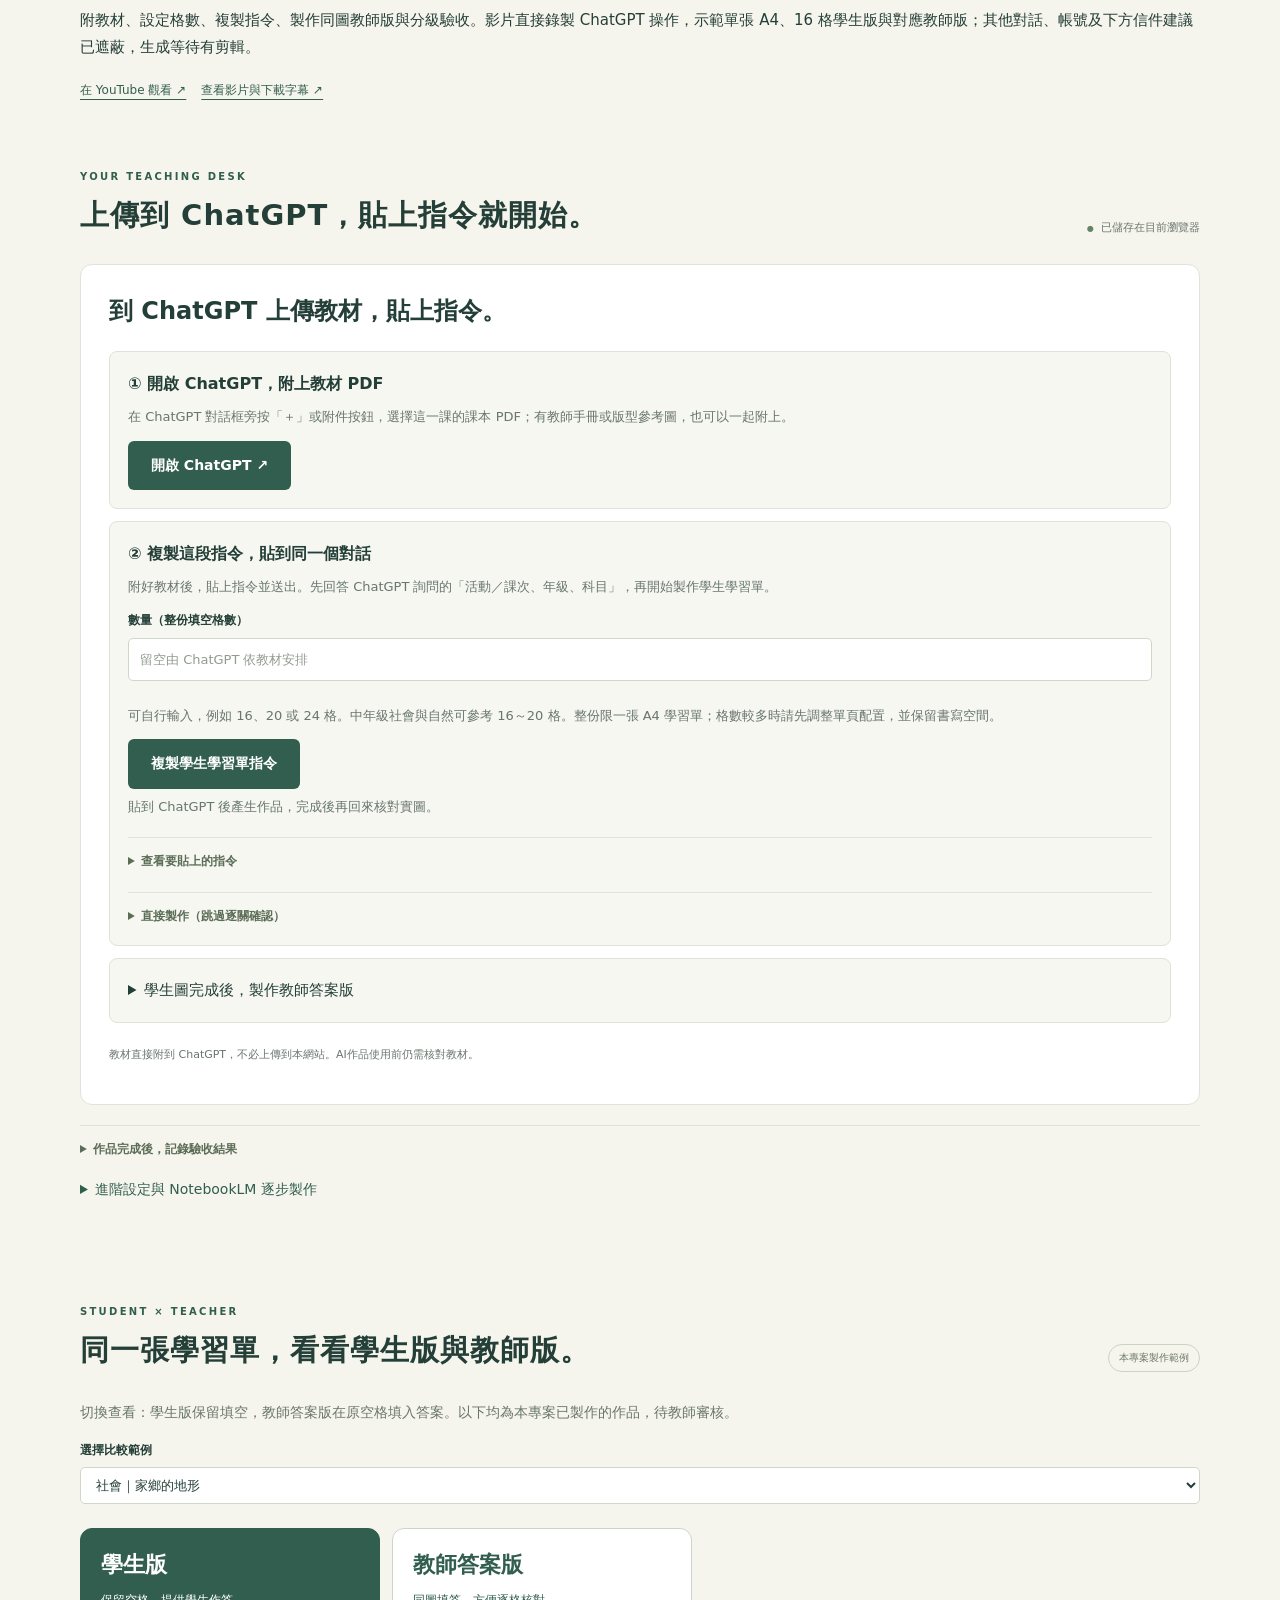
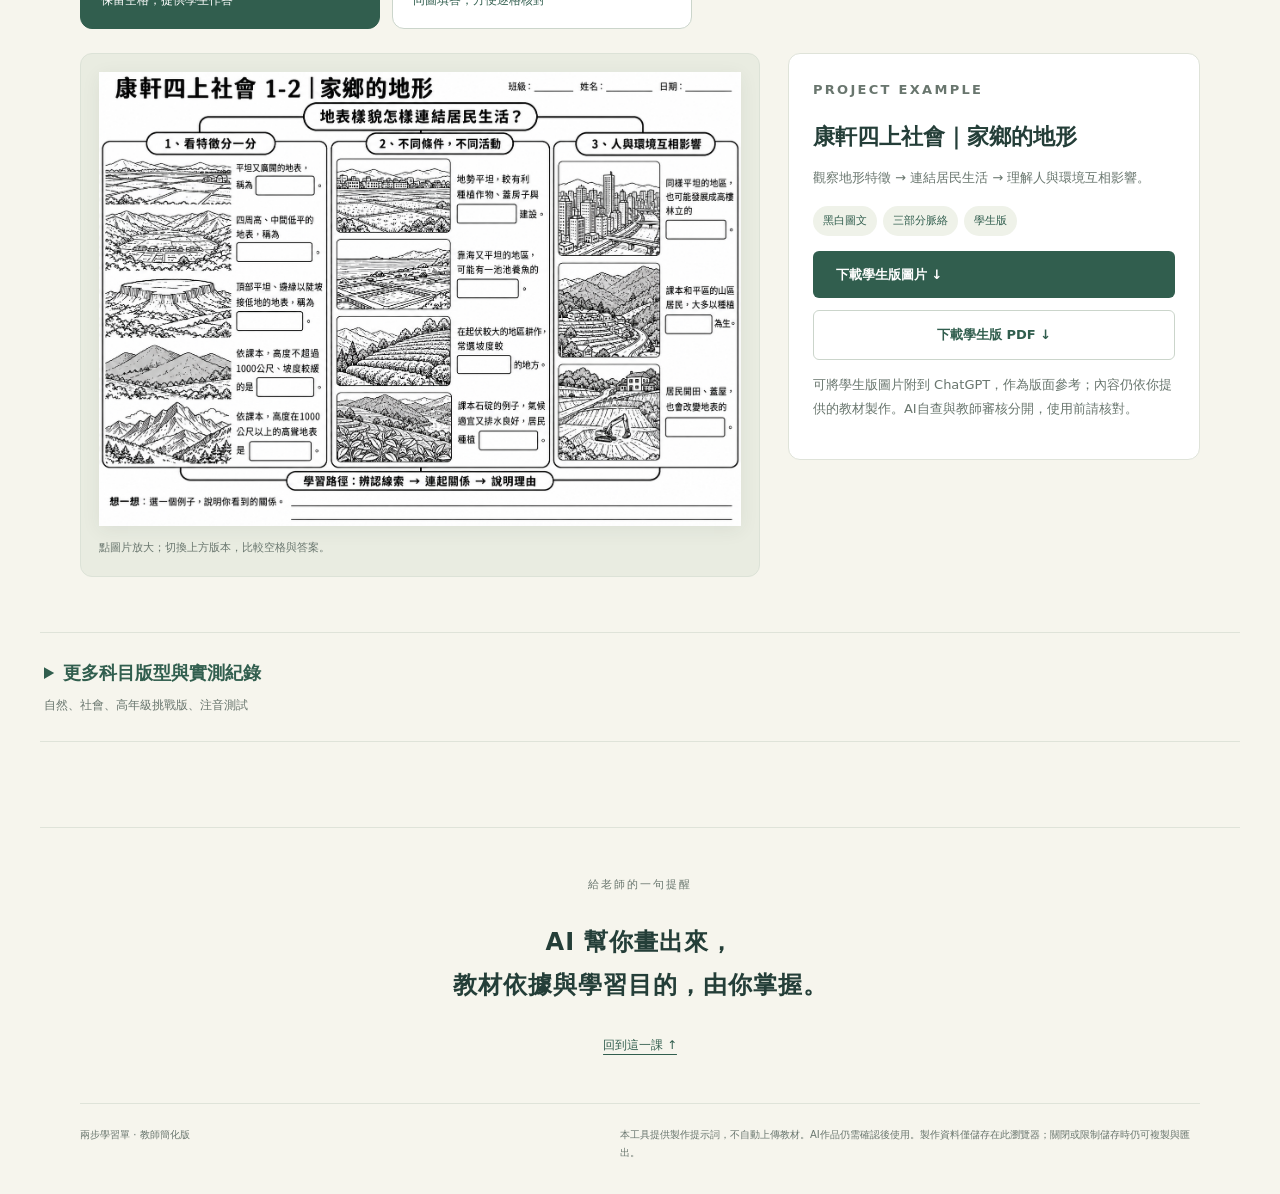
==== commit 2632d140: "Fit tutorial player to video ratio and viewport" ====
--- a/index.html
+++ b/index.html
@@ -11,7 +11,7 @@
 </section>
 <div class="flow-strip" aria-label="兩步驟流程"><div><span class="tiny-number">01</span><b>ChatGPT</b><span>附上教材 PDF</span></div><span class="flow-arrow">→</span><div><span class="tiny-number">02</span><b>貼上指令</b><span>製作學生版與教師答案版</span></div></div>
 
-<section id="tutorial" class="example-section"><div class="section-heading"><div><p class="eyebrow">WATCH THE WORKFLOW</p><h2>兩分鐘，跟著做一次。</h2></div><span class="tag">台灣華語旁白・中文字幕</span></div><iframe src="https://www.youtube.com/embed/mgtSYgT363M" title="兩步學習單台灣華語操作教學" loading="lazy" style="width:100%;aspect-ratio:16/9;border:0;border-radius:12px" allow="accelerometer; autoplay; clipboard-write; encrypted-media; gyroscope; picture-in-picture; web-share" allowfullscreen></iframe><p>附教材、設定格數、複製指令、製作同圖教師版與分級驗收。影片直接錄製 ChatGPT 操作，示範單張 A4、16 格學生版與對應教師版；其他對話、帳號及下方信件建議已遮蔽，生成等待有剪輯。</p><a class="external-link" href="https://youtu.be/mgtSYgT363M" target="_blank" rel="noopener">在 YouTube 觀看 ↗</a>　<a class="external-link" href="./demo-video.html">查看影片與下載字幕 ↗</a></section>
+<section id="tutorial" class="example-section"><div class="section-heading"><div><p class="eyebrow">WATCH THE WORKFLOW</p><h2>兩分鐘，跟著做一次。</h2></div><span class="tag">台灣華語旁白・中文字幕</span></div><iframe src="https://www.youtube.com/embed/mgtSYgT363M" title="兩步學習單台灣華語操作教學" loading="lazy" style="display:block;width:min(100%,900px,calc(70vh * 1.422222));aspect-ratio:64/45;margin:0 auto;border:0;border-radius:12px;background:#173d35" allow="accelerometer; autoplay; clipboard-write; encrypted-media; gyroscope; picture-in-picture; web-share" allowfullscreen></iframe><p>附教材、設定格數、複製指令、製作同圖教師版與分級驗收。影片直接錄製 ChatGPT 操作，示範單張 A4、16 格學生版與對應教師版；其他對話、帳號及下方信件建議已遮蔽，生成等待有剪輯。</p><a class="external-link" href="https://youtu.be/mgtSYgT363M" target="_blank" rel="noopener">在 YouTube 觀看 ↗</a>　<a class="external-link" href="./demo-video.html">查看影片與下載字幕 ↗</a></section>
 <section id="workspace" class="workspace">
 <div class="section-heading"><div><p class="eyebrow">YOUR TEACHING DESK</p><h2>上傳到 ChatGPT，貼上指令就開始。</h2></div><div class="save-status" id="save-status" role="status">資料保存在目前瀏覽器</div></div>
 <section class="pdf-start" aria-labelledby="pdf-title"><h3 id="pdf-title">到 ChatGPT 上傳教材，貼上指令。</h3><div class="paste-cards"><article><h4>① 開啟 ChatGPT，附上教材 PDF</h4><p>在 ChatGPT 對話框旁按「＋」或附件按鈕，選擇這一課的課本 PDF；有教師手冊或版型參考圖，也可以一起附上。</p><a class="button primary" href="https://chatgpt.com/" target="_blank" rel="noopener">開啟 ChatGPT ↗</a></article><article><h4>② 複製這段指令，貼到同一個對話</h4><p>附好教材後，貼上指令並送出。先回答 ChatGPT 詢問的「活動／課次、年級、科目」，再開始製作學生學習單。</p><label for="quickBlankAmount">數量（整份填空格數）</label><input id="quickBlankAmount" type="text" inputmode="numeric" placeholder="留空由 ChatGPT 依教材安排" aria-describedby="quick-blank-help quick-blank-error"><p id="quick-blank-help" class="small-note">可自行輸入，例如 16、20 或 24 格。中年級社會與自然可參考 16～20 格。整份限一張 A4 學習單；格數較多時請先調整單頁配置，並保留書寫空間。</p><p id="quick-blank-error" class="small-note" role="status" hidden></p><button id="copy-pdf-prompt" type="button" class="button primary" data-copy="chatgpt-pdf-prompt">複製學生學習單指令</button><p class="small-note">貼到 ChatGPT 後產生作品，完成後再回來核對實圖。</p><details class="inline-details"><summary>查看要貼上的指令</summary><label for="chatgpt-pdf-prompt">附上 PDF 後，貼到 ChatGPT</label><textarea id="chatgpt-pdf-prompt" readonly rows="10"></textarea></details><details class="inline-details"><summary>直接製作（跳過逐關確認）</summary><p>先在上方填入整份格數，再選年級與科目。把指令貼到已附上教材的 ChatGPT 對話。</p>
@@ -51,3 +51,4 @@
 </main><footer><span>兩步學習單 · 教師簡化版</span><p>本工具提供製作提示詞，不自動上傳教材。AI作品仍需確認後使用。製作資料僅儲存在此瀏覽器；關閉或限制儲存時仍可複製與匯出。</p></footer><div id="toast" class="toast" role="status" aria-live="polite"></div>
 </body></html>
 
+
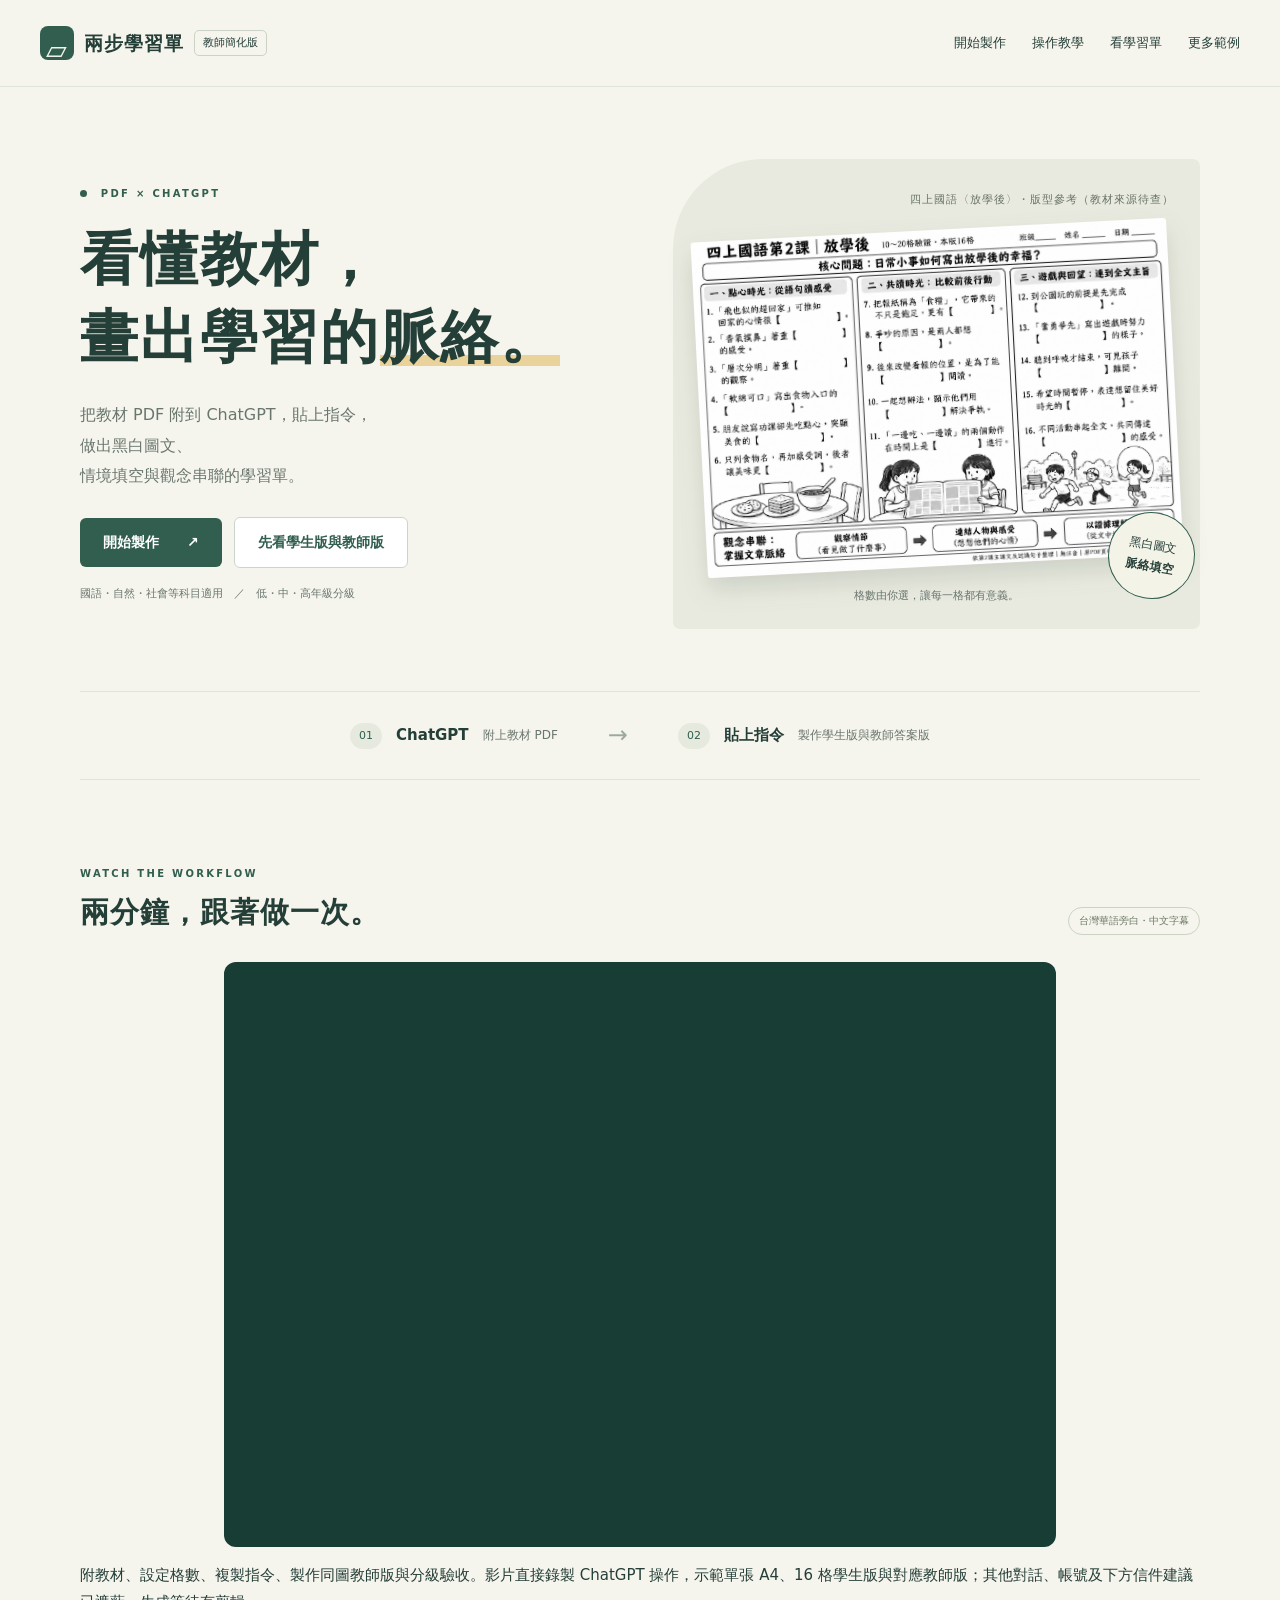
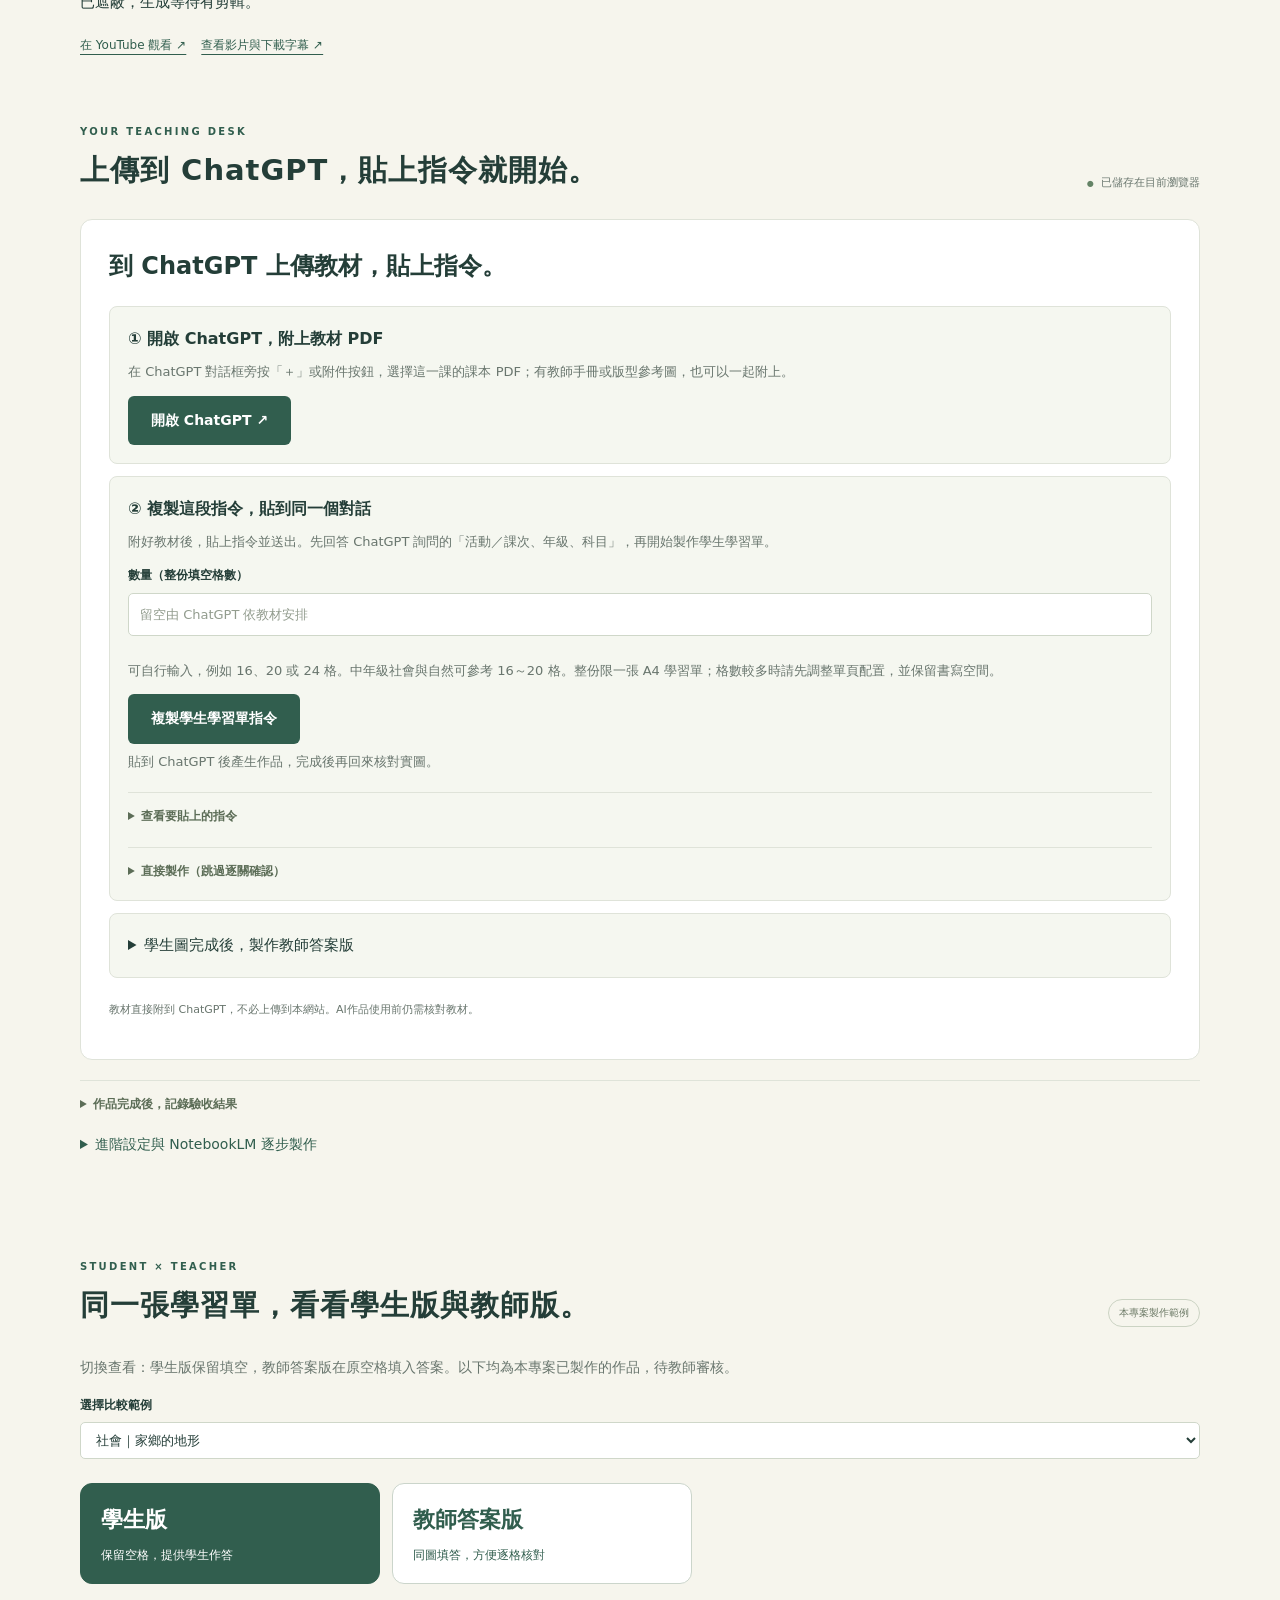
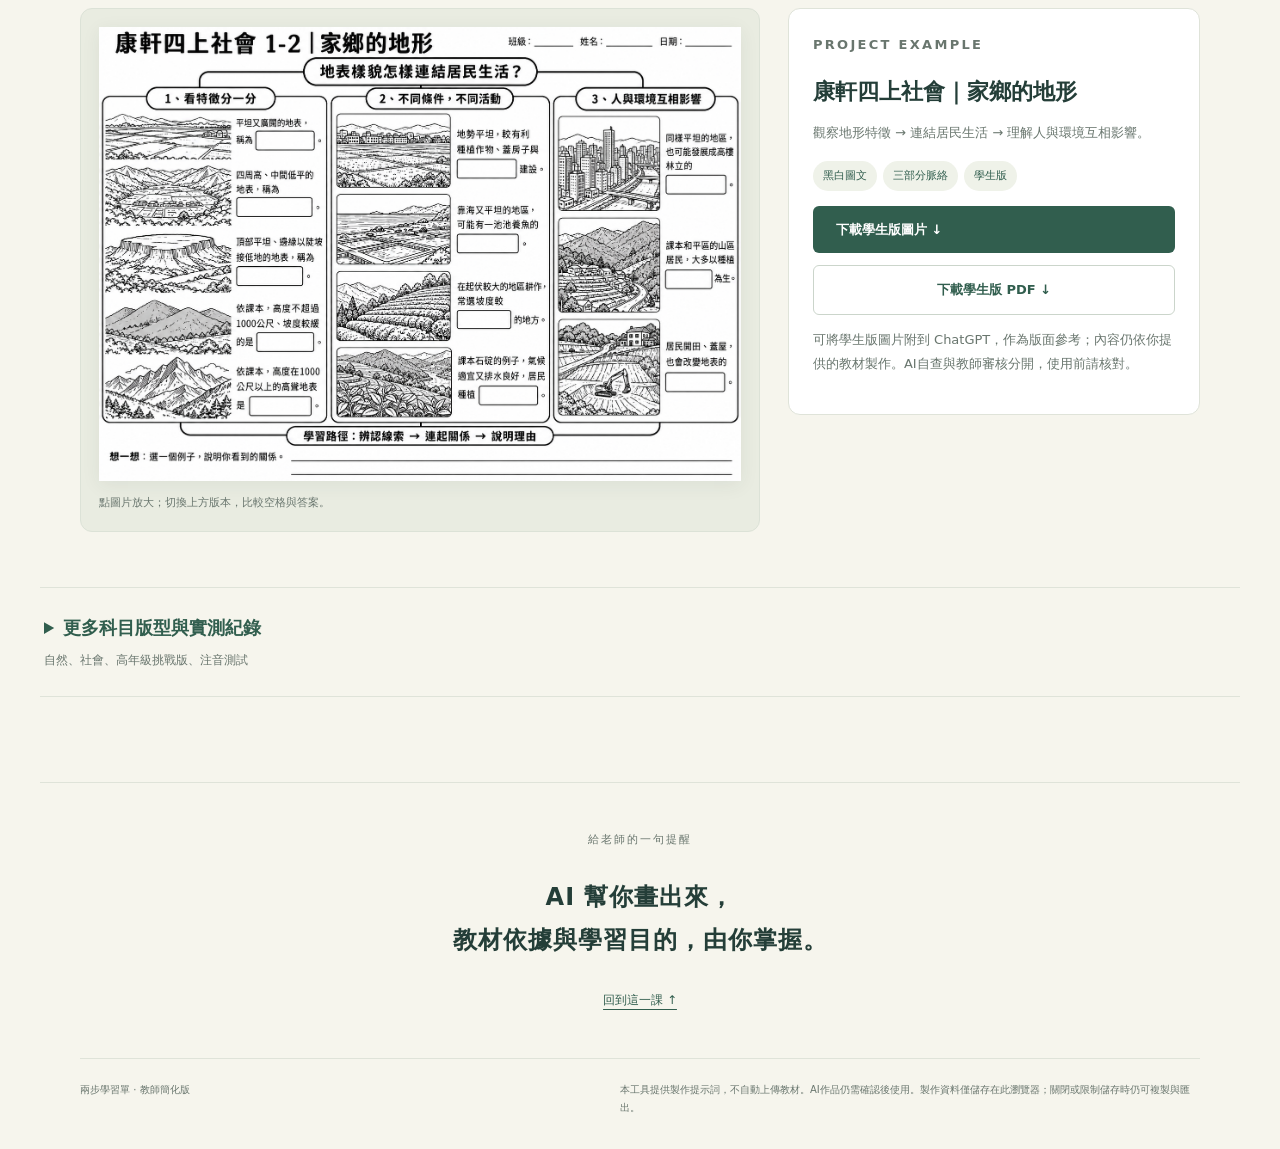
==== commit 5a4f7a2d: "Keep tutorial controls fully within viewport" ====
--- a/index.html
+++ b/index.html
@@ -11,7 +11,7 @@
 </section>
 <div class="flow-strip" aria-label="兩步驟流程"><div><span class="tiny-number">01</span><b>ChatGPT</b><span>附上教材 PDF</span></div><span class="flow-arrow">→</span><div><span class="tiny-number">02</span><b>貼上指令</b><span>製作學生版與教師答案版</span></div></div>
 
-<section id="tutorial" class="example-section"><div class="section-heading"><div><p class="eyebrow">WATCH THE WORKFLOW</p><h2>兩分鐘，跟著做一次。</h2></div><span class="tag">台灣華語旁白・中文字幕</span></div><iframe src="https://www.youtube.com/embed/mgtSYgT363M" title="兩步學習單台灣華語操作教學" loading="lazy" style="display:block;width:min(100%,900px,calc(70vh * 1.422222));aspect-ratio:64/45;margin:0 auto;border:0;border-radius:12px;background:#173d35" allow="accelerometer; autoplay; clipboard-write; encrypted-media; gyroscope; picture-in-picture; web-share" allowfullscreen></iframe><p>附教材、設定格數、複製指令、製作同圖教師版與分級驗收。影片直接錄製 ChatGPT 操作，示範單張 A4、16 格學生版與對應教師版；其他對話、帳號及下方信件建議已遮蔽，生成等待有剪輯。</p><a class="external-link" href="https://youtu.be/mgtSYgT363M" target="_blank" rel="noopener">在 YouTube 觀看 ↗</a>　<a class="external-link" href="./demo-video.html">查看影片與下載字幕 ↗</a></section>
+<section id="tutorial" class="example-section"><div class="section-heading"><div><p class="eyebrow">WATCH THE WORKFLOW</p><h2>兩分鐘，跟著做一次。</h2></div><span class="tag">台灣華語旁白・中文字幕</span></div><iframe src="https://www.youtube.com/embed/mgtSYgT363M" title="兩步學習單台灣華語操作教學" loading="lazy" style="display:block;width:min(100%,900px,calc(65vh * 1.422222));aspect-ratio:64/45;margin:0 auto;border:0;border-radius:12px;background:#173d35" allow="accelerometer; autoplay; clipboard-write; encrypted-media; gyroscope; picture-in-picture; web-share" allowfullscreen></iframe><p>附教材、設定格數、複製指令、製作同圖教師版與分級驗收。影片直接錄製 ChatGPT 操作，示範單張 A4、16 格學生版與對應教師版；其他對話、帳號及下方信件建議已遮蔽，生成等待有剪輯。</p><a class="external-link" href="https://youtu.be/mgtSYgT363M" target="_blank" rel="noopener">在 YouTube 觀看 ↗</a>　<a class="external-link" href="./demo-video.html">查看影片與下載字幕 ↗</a></section>
 <section id="workspace" class="workspace">
 <div class="section-heading"><div><p class="eyebrow">YOUR TEACHING DESK</p><h2>上傳到 ChatGPT，貼上指令就開始。</h2></div><div class="save-status" id="save-status" role="status">資料保存在目前瀏覽器</div></div>
 <section class="pdf-start" aria-labelledby="pdf-title"><h3 id="pdf-title">到 ChatGPT 上傳教材，貼上指令。</h3><div class="paste-cards"><article><h4>① 開啟 ChatGPT，附上教材 PDF</h4><p>在 ChatGPT 對話框旁按「＋」或附件按鈕，選擇這一課的課本 PDF；有教師手冊或版型參考圖，也可以一起附上。</p><a class="button primary" href="https://chatgpt.com/" target="_blank" rel="noopener">開啟 ChatGPT ↗</a></article><article><h4>② 複製這段指令，貼到同一個對話</h4><p>附好教材後，貼上指令並送出。先回答 ChatGPT 詢問的「活動／課次、年級、科目」，再開始製作學生學習單。</p><label for="quickBlankAmount">數量（整份填空格數）</label><input id="quickBlankAmount" type="text" inputmode="numeric" placeholder="留空由 ChatGPT 依教材安排" aria-describedby="quick-blank-help quick-blank-error"><p id="quick-blank-help" class="small-note">可自行輸入，例如 16、20 或 24 格。中年級社會與自然可參考 16～20 格。整份限一張 A4 學習單；格數較多時請先調整單頁配置，並保留書寫空間。</p><p id="quick-blank-error" class="small-note" role="status" hidden></p><button id="copy-pdf-prompt" type="button" class="button primary" data-copy="chatgpt-pdf-prompt">複製學生學習單指令</button><p class="small-note">貼到 ChatGPT 後產生作品，完成後再回來核對實圖。</p><details class="inline-details"><summary>查看要貼上的指令</summary><label for="chatgpt-pdf-prompt">附上 PDF 後，貼到 ChatGPT</label><textarea id="chatgpt-pdf-prompt" readonly rows="10"></textarea></details><details class="inline-details"><summary>直接製作（跳過逐關確認）</summary><p>先在上方填入整份格數，再選年級與科目。把指令貼到已附上教材的 ChatGPT 對話。</p>
@@ -52,3 +52,4 @@
 </body></html>
 
 
+
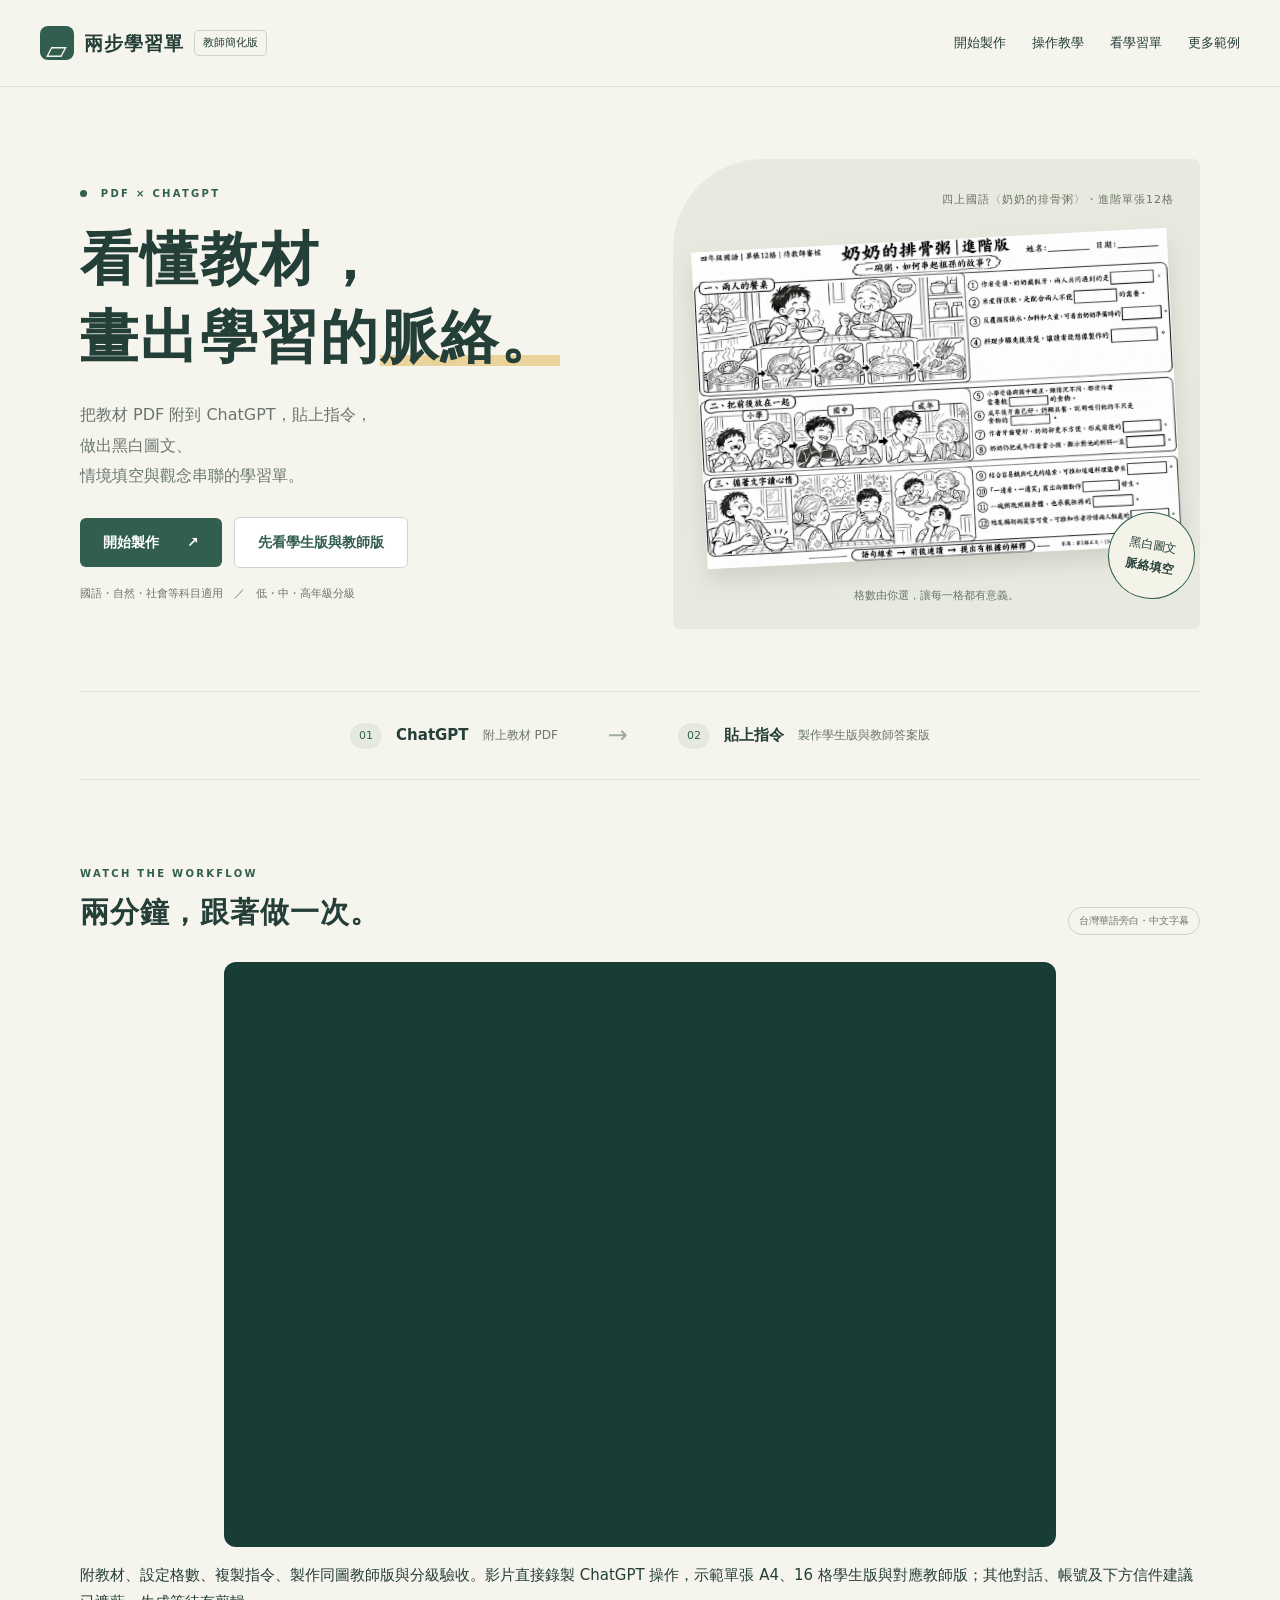
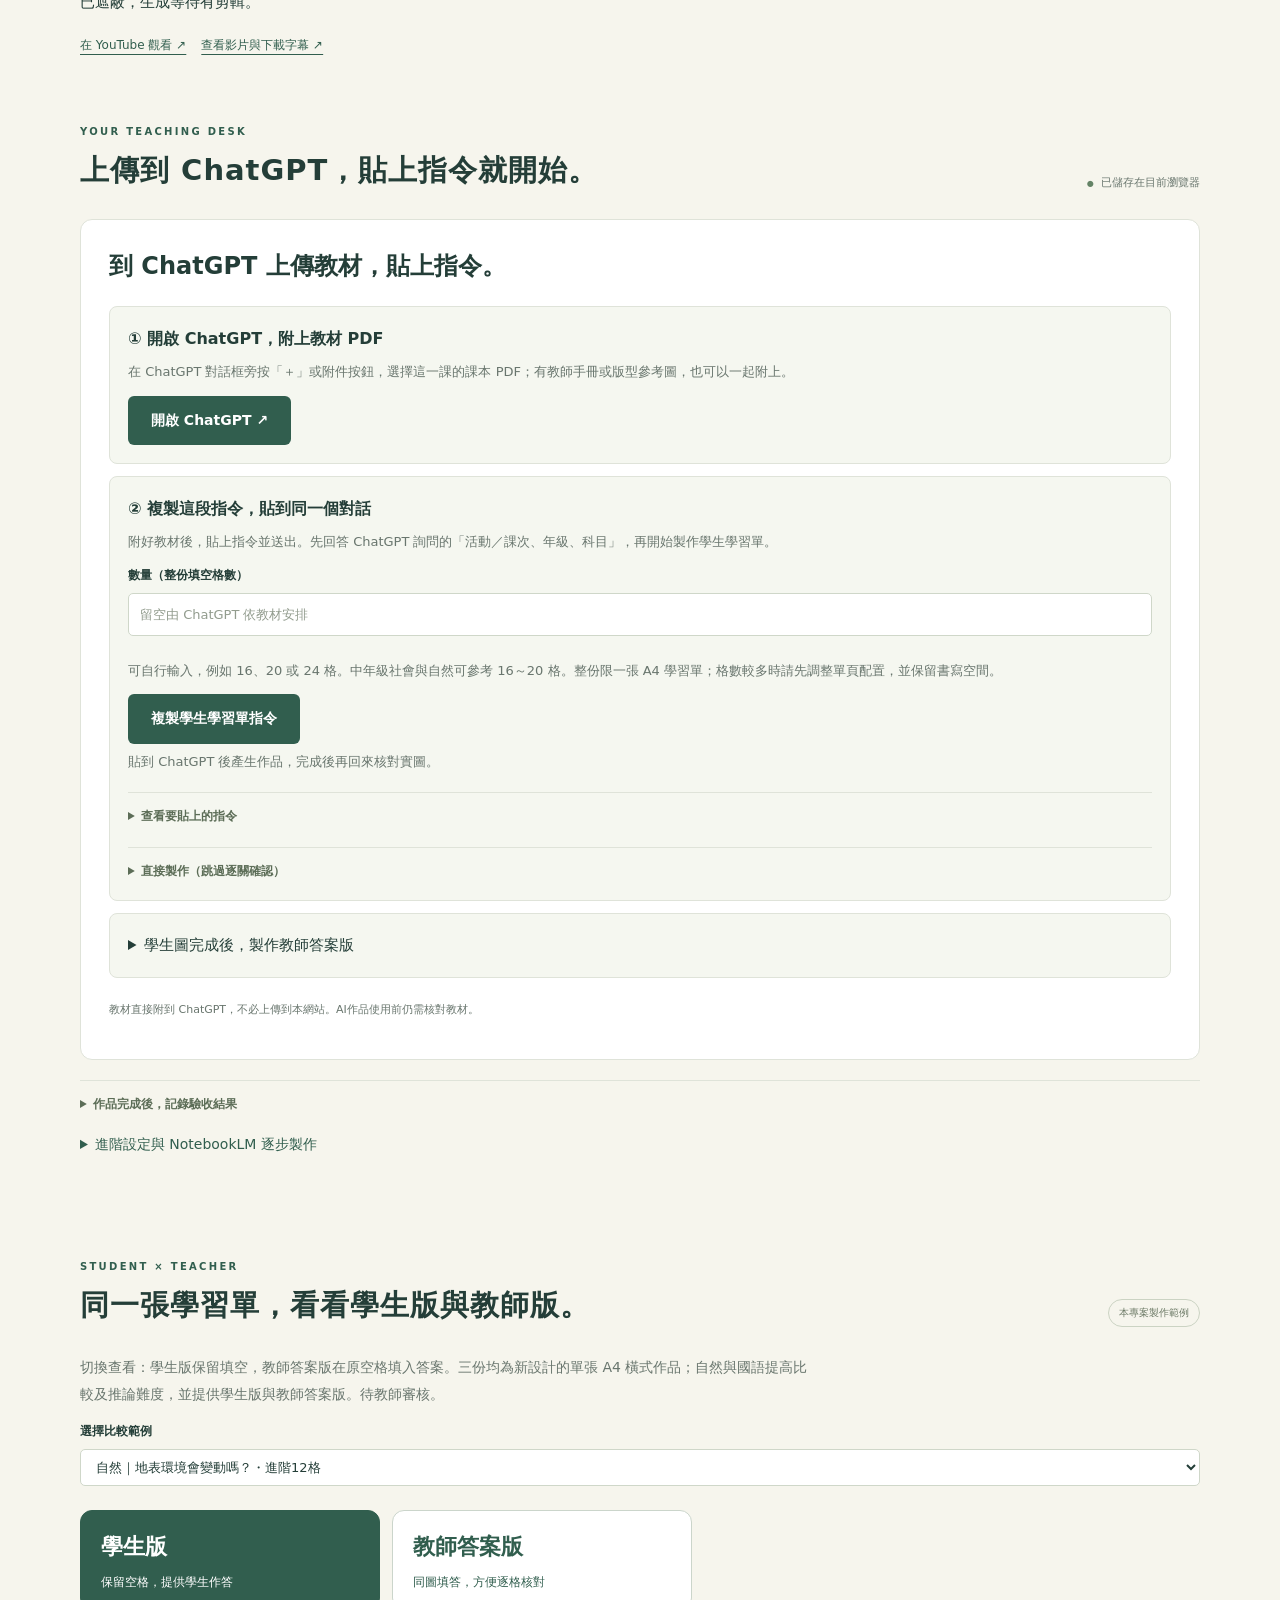
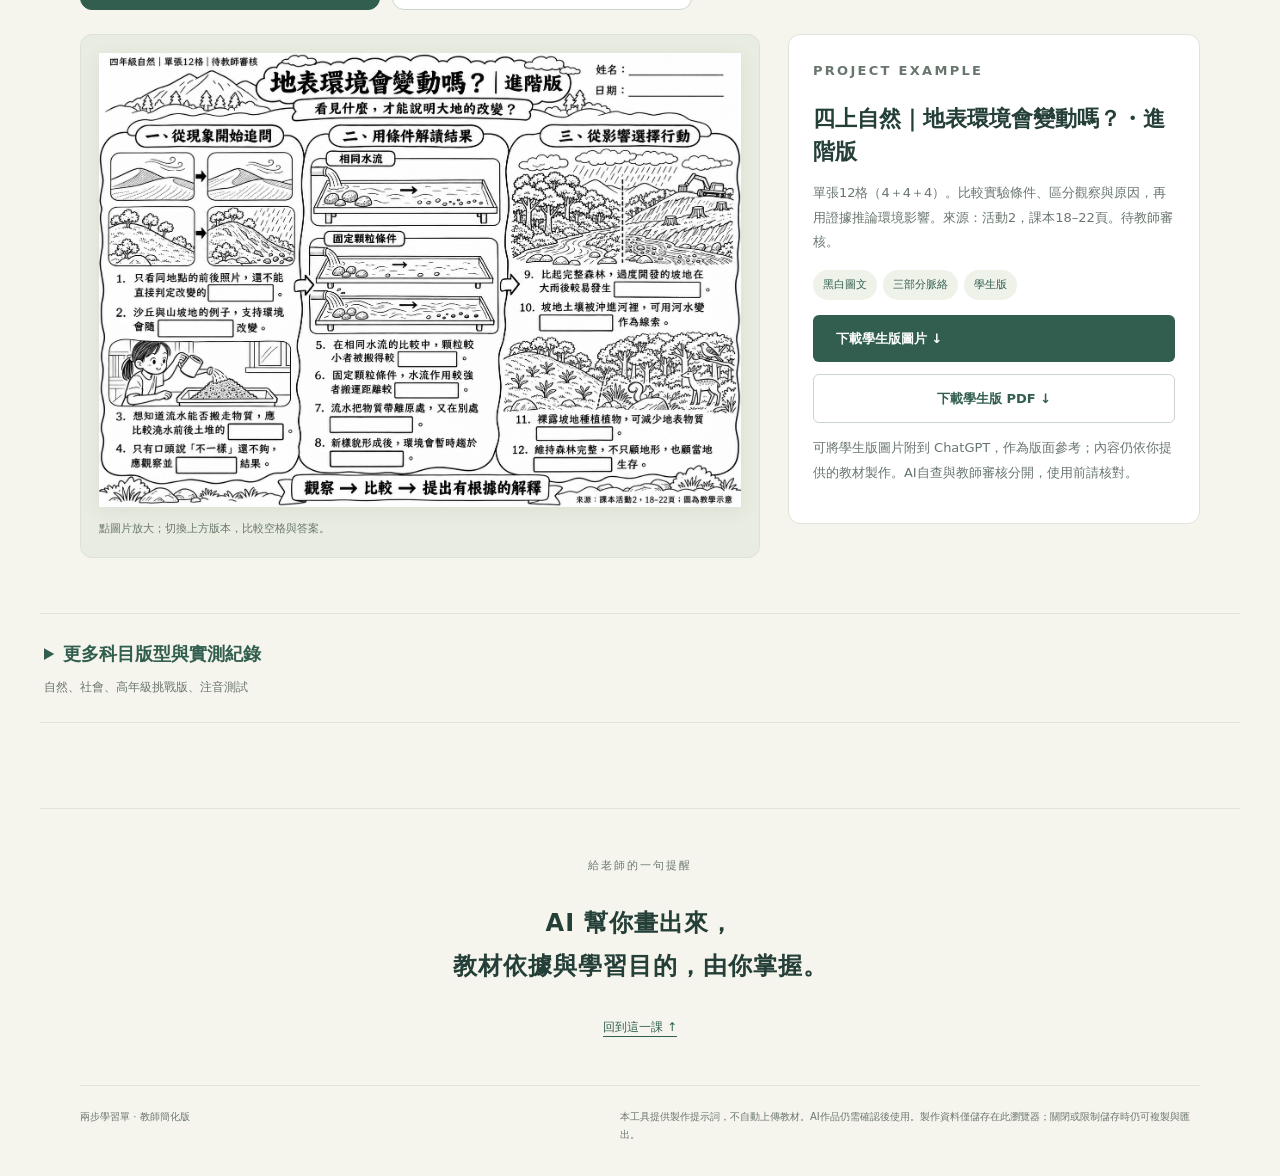
==== commit 457a73e8: "Replace showcase with single-page designs and advanced science Chinese worksheets" ====
--- a/index.html
+++ b/index.html
@@ -1,13 +1,13 @@
 <!doctype html>
 <html lang="zh-Hant">
-<head><meta charset="utf-8"><meta name="viewport" content="width=device-width, initial-scale=1"><meta name="description" content="教師的兩步驟備課工具：NotebookLM拆解教材，ChatGPT設計低、中、高年級圖片式填空學習單。"><title>兩步學習單｜從教材到圖像</title><link rel="stylesheet" href="./styles.css?v=worksheet-direct-v5"><script src="./script.js?v=worksheet-single-page-v6" defer></script></head>
+<head><meta charset="utf-8"><meta name="viewport" content="width=device-width, initial-scale=1"><meta name="description" content="教師的兩步驟備課工具：NotebookLM拆解教材，ChatGPT設計低、中、高年級圖片式填空學習單。"><title>兩步學習單｜從教材到圖像</title><link rel="stylesheet" href="./styles.css?v=worksheet-direct-v5"><script src="./script.js?v=advanced-examples-20261107" defer></script></head>
 <body>
 <a class="skip" href="#workspace">跳到製作工具</a>
 <header class="site-header"><a class="brand" href="#"><span class="brand-mark">▱</span> 兩步學習單<span class="edition">教師簡化版</span></a><nav aria-label="網站導覽"><a href="#workspace">開始製作</a><a href="#tutorial">操作教學</a><a href="#examples">看學習單</a><a href="#more-examples">更多範例</a></nav></header>
 <main>
 <section class="hero">
  <div class="hero-copy"><p class="eyebrow"><span></span> PDF × CHATGPT</p><h1>看懂教材，<br>畫出學習的<span class="underline">脈絡。</span></h1><p class="hero-text">把教材 PDF 附到 ChatGPT，貼上指令，<br class="desktop">做出黑白圖文、<br class="desktop">情境填空與觀念串聯的學習單。</p><div class="hero-actions"><a class="button primary" href="#workspace">開始製作 <span>↗</span></a><a class="button secondary" href="#examples">先看學生版與教師版</a></div><p class="hero-note">國語・自然・社會等科目適用　／　低・中・高年級分級</p></div>
- <div class="hero-art"><div class="paper-label">四上國語〈放學後〉・版型參考（教材來源待查）</div><a href="#examples" aria-label="查看學生版與教師版比較"><img src="./assets/四上國語第2課-16格驗證.png" alt="四上國語放學後16格學習單，點心、共讀與遊戲三部分串聯" width="1491" height="1055" fetchpriority="high"></a><span class="stamp">黑白圖文<br><b>脈絡填空</b></span><p>格數由你選，讓每一格都有意義。</p></div>
+ <div class="hero-art"><div class="paper-label">四上國語〈奶奶的排骨粥〉・進階單張12格</div><a href="#examples" aria-label="查看學生版與教師版比較"><img src="./assets/project-examples/chinese-student.png" alt="奶奶的排骨粥進階學習單，前後對比、語句線索與情感推論" width="1491" height="1055" fetchpriority="high"></a><span class="stamp">黑白圖文<br><b>脈絡填空</b></span><p>格數由你選，讓每一格都有意義。</p></div>
 </section>
 <div class="flow-strip" aria-label="兩步驟流程"><div><span class="tiny-number">01</span><b>ChatGPT</b><span>附上教材 PDF</span></div><span class="flow-arrow">→</span><div><span class="tiny-number">02</span><b>貼上指令</b><span>製作學生版與教師答案版</span></div></div>
 
@@ -41,7 +41,7 @@
 </section></div></div>
 </details></section>
 
-<span id="chinese-example" aria-hidden="true"></span><section class="example-section worksheet-showcase" id="examples"><div class="section-heading"><div><p class="eyebrow">STUDENT × TEACHER</p><h2>同一張學習單，看看學生版與教師版。</h2></div><span class="tag">本專案製作範例</span></div><p class="showcase-intro">切換查看：學生版保留填空，教師答案版在原空格填入答案。以下均為本專案已製作的作品，待教師審核。</p><label for="example-subject">選擇比較範例</label><select id="example-subject"><option value="social">社會｜家鄉的地形</option><option value="hometown">社會｜家鄉在哪裡</option><option value="math">數學｜角度</option><option value="english">英語｜The Big Wind</option></select><div class="showcase-switch" role="group" aria-label="學生與教師版本比較"><button type="button" data-comparison="student" aria-pressed="true">學生版<span>保留空格，提供學生作答</span></button><button type="button" data-comparison="teacher" aria-pressed="false">教師答案版<span>同圖填答，方便逐格核對</span></button></div><div id="example-page-control" hidden><label for="example-page">預覽頁次</label><select id="example-page"><option value="1">第 1 頁</option><option value="2">第 2 頁</option></select></div><div class="preview-layout"><div class="worksheet-preview"><a id="preview-open" href="./assets/project-examples/social-student.png" target="_blank" rel="noopener" aria-label="放大目前學習單"><img id="preview-image" src="./assets/project-examples/social-student.png" alt="康軒四上社會家鄉的地形學生版" width="1491" height="1055" loading="lazy"></a><p>點圖片放大；切換上方版本，比較空格與答案。</p></div><aside class="preview-info"><p class="eyebrow">PROJECT EXAMPLE</p><h3 id="preview-title">康軒四上社會｜家鄉的地形</h3><p id="preview-description">觀察地形特徵 → 連結居民生活 → 理解人與環境互相影響。</p><div class="preview-meta"><span>黑白圖文</span><span>三部分脈絡</span><span id="preview-version">學生版</span></div><a class="button primary" id="preview-download" href="./assets/project-examples/social-student.png" download>下載學生版圖片 ↓</a><a class="button secondary" id="preview-pdf" href="./assets/project-examples/social-student.pdf" download>下載學生版 PDF ↓</a><p id="preview-qa" hidden><a href="./範例/家鄉在哪裡-ChatGPT實測-20261106.md">查看實測與修正紀錄</a></p><p class="small-note">可將學生版圖片附到 ChatGPT，作為版面參考；內容仍依你提供的教材製作。AI自查與教師審核分開，使用前請核對。</p></aside></div></section>
+<span id="chinese-example" aria-hidden="true"></span><section class="example-section worksheet-showcase" id="examples"><div class="section-heading"><div><p class="eyebrow">STUDENT × TEACHER</p><h2>同一張學習單，看看學生版與教師版。</h2></div><span class="tag">本專案製作範例</span></div><p class="showcase-intro">切換查看：學生版保留填空，教師答案版在原空格填入答案。三份均為新設計的單張 A4 橫式作品；自然與國語提高比較及推論難度，並提供學生版與教師答案版。待教師審核。</p><label for="example-subject">選擇比較範例</label><select id="example-subject"><option value="science">自然｜地表環境會變動嗎？・進階12格</option><option value="chinese">國語｜奶奶的排骨粥・進階12格</option><option value="hometown">社會｜家鄉在哪裡・新設計16格</option></select><div class="showcase-switch" role="group" aria-label="學生與教師版本比較"><button type="button" data-comparison="student" aria-pressed="true">學生版<span>保留空格，提供學生作答</span></button><button type="button" data-comparison="teacher" aria-pressed="false">教師答案版<span>同圖填答，方便逐格核對</span></button></div><div id="example-page-control" hidden><label for="example-page">預覽頁次</label><select id="example-page"><option value="1">第 1 頁</option><option value="2">第 2 頁</option></select></div><div class="preview-layout"><div class="worksheet-preview"><a id="preview-open" href="./assets/project-examples/science-student.png" target="_blank" rel="noopener" aria-label="放大目前學習單"><img id="preview-image" src="./assets/project-examples/science-student.png" alt="四上自然地表環境進階學生版" width="1491" height="1055" loading="lazy"></a><p>點圖片放大；切換上方版本，比較空格與答案。</p></div><aside class="preview-info"><p class="eyebrow">PROJECT EXAMPLE</p><h3 id="preview-title">四上自然｜地表環境會變動嗎？・進階版</h3><p id="preview-description">觀察現象 → 比較條件 → 提出有根據的解釋。單張12格，待教師審核。</p><div class="preview-meta"><span>黑白圖文</span><span>三部分脈絡</span><span id="preview-version">學生版</span></div><a class="button primary" id="preview-download" href="./assets/project-examples/science-student.png" download>下載學生版圖片 ↓</a><a class="button secondary" id="preview-pdf" href="./assets/project-examples/science-student.pdf" download>下載學生版 PDF ↓</a><p id="preview-qa" hidden><a href="./範例/家鄉在哪裡-ChatGPT實測-20261106.md">查看實測與修正紀錄</a></p><p class="small-note">可將學生版圖片附到 ChatGPT，作為版面參考；內容仍依你提供的教材製作。AI自查與教師審核分開，使用前請核對。</p></aside></div></section>
 <details id="more-examples" class="more-examples"><summary>更多科目版型與實測紀錄 <span>自然、社會、高年級挑戰版、注音測試</span></summary><section id="reference-style" class="example-section"><div class="section-heading"><div><p class="eyebrow">CONTEXTUAL VISUAL WORKSHEETS</p><h2>以這種圖文脈絡，整理每一課。</h2></div><span class="tag">黑白・情境填空・觀念串聯</span></div><p>核心問題統整全頁，各區依教材呈現觀察、比較、步驟或因果，最後串聯概念。四年級以填空為主，搭配少量推論與短句理由；高年級同樣依本次指定的三部分與格數製作；下方C挑戰版僅為歷史案例。</p><div class="reference-grid"><figure><a href="./assets/參考版型-自然地表.png" target="_blank" rel="noopener"><img src="./assets/參考版型-自然地表.png" alt="自然：觀察 → 實驗 → 保護，老師提供的版型參考" loading="lazy" width="1491" height="1055"></a><figcaption>自然：觀察 → 實驗 → 保護</figcaption></figure><figure><a href="./assets/參考版型-社會地圖.png" target="_blank" rel="noopener"><img src="./assets/參考版型-社會地圖.png" alt="社會：選圖 → 讀圖 → 探索，老師提供的版型參考" loading="lazy" width="1491" height="1055"></a><figcaption>社會：選圖 → 讀圖 → 探索</figcaption></figure><figure><a href="./assets/參考版型-自然環境.png" target="_blank" rel="noopener"><img src="./assets/參考版型-自然環境.png" alt="自然：分類 → 比較 → 安全記錄，老師提供的版型參考" loading="lazy" width="1491" height="1055"></a><figcaption>自然：分類 → 比較 → 安全記錄</figcaption></figure></div><p class="small-note">以上為老師提供的視覺參考，未在本次重新逐題核對原教材；不標示為已驗證教材。實際內容依各課來源重做，避免直接沿用圖中的題目與答案。</p></section>
 <section id="example" class="example-section"><div class="section-heading"><div><p class="eyebrow">TESTED WITH REAL MATERIALS</p><h2>先前實測留存：四年級地形進階版。</h2></div><span class="tag">2026.10.21 實測</span></div><div class="example-grid"><div class="example-visual"><a href="./assets/家鄉的地形-進階無題碼學生版.png" target="_blank" rel="noopener"><img src="./assets/家鄉的地形-進階無題碼學生版.png" alt="家鄉的地形學生版，進階版，無題碼，點擊放大" loading="lazy" width="1491" height="1055"></a><div class="image-links"><a href="./assets/家鄉的地形-進階無題碼學生版.png" download>↓ 學生版原圖</a><a href="./範例/四年級進階版核對.md" download>↓ 進階版教師參考</a></div></div><div class="example-copy"><h3>家鄉的地形</h3><p class="example-meta">四上社會 1-2｜課本印刷20–23頁｜分類・連結・說理由</p><div class="mini-map"><span>觀察地形特徵</span><b>↓</b><span>連結居民生活</span><b>↕</b><span>理解人與環境互相影響</span></div><p>這是先前以看圖分類、理由與關係鏈為主的實測圖，保留供比較。新版預設已改為上方的黑白情境填空版型，載入底稿後會使用新的圖文規則；新版底稿尚待重新出圖驗收。</p><div class="finding"><b>實測發現：有引用，仍要核對。</b><p>NotebookLM 曾混淆教冊與課本頁碼，已回到原檔更正。進階學生圖已檢視五種地形與三區題面；生成的圖片順序與指令不同，教師參考已依實圖調整，不能照預設順序批改。</p></div><p class="small-note">此為四年級無注音案例；中年級注音與六年級挑戰版另有實測紀錄。低年級注音與實際紙本列印仍待驗收。</p><a class="external-link" href="./範例/四年級進階版核對.md" target="_blank" rel="noopener">閱讀本次實測紀錄 ↗</a></div></div></section>
 <section class="example-section" id="senior-example"><div class="section-heading"><div><p class="eyebrow">GRADE 6 · CHALLENGE WORKSHEET</p><h2>歷史案例：六年級 C 挑戰版。</h2></div><span class="tag">六上社會1-3・C挑戰版</span></div><div class="example-grid"><div class="example-visual"><a href="./assets/六上1-3-C挑戰版-第1頁.png" target="_blank" rel="noopener"><img src="./assets/六上1-3-C挑戰版-第1頁.png" alt="六上社會1-3挑戰版第1頁：自主心智圖空白區、通用檢核與教材依據欄" loading="lazy" width="1491" height="1055"></a><div class="image-links"><a href="./assets/六上1-3-C挑戰版-第1頁.png" download>↓ 第1頁：自主建構</a><a href="./assets/六上1-3-C挑戰版-第2頁.png" target="_blank" rel="noopener">查看第2頁：情境與出題 ↗</a><a href="./範例/六上1-3教材核對與教師參考.md" download>↓ 教師參考與評分規準</a></div></div><div class="example-copy"><h3>民主國家政府與人民的關係為何？</h3><p class="example-meta">六上社會1-3｜課本印刷34–39頁｜兩張學生圖</p><p>參考老師既有的C挑戰版，先讓NotebookLM核對教材，再到ChatGPT實際出圖。難度放在自主組織、課文證據與情境推理。</p><div class="mini-map"><span>第1頁：自己畫架構、解釋連結</span><b>↓</b><span>第2頁：三個情境、自己出題、延伸思考</span><b>↕</b><span>教師端：參考架構、可接受論點、三級評量</span></div><div class="finding"><b>不把參考架構印成學生答案。</b><p>不預畫主幹與分支；情境標明教學假設，學生可提出不同但有教材依據的說法。完整架構與評分規準另外下載。</p></div><p class="small-note">此為先前不同任務的挑戰版，不代表目前高年級預設流程；待教師審核，未完成真實紙本列印或學生試作。詳見本次實測紀錄。</p><a class="external-link" href="./範例/六上1-3挑戰版實測.md" target="_blank" rel="noopener">閱讀六上1-3實測結果 ↗</a></div></div></section>
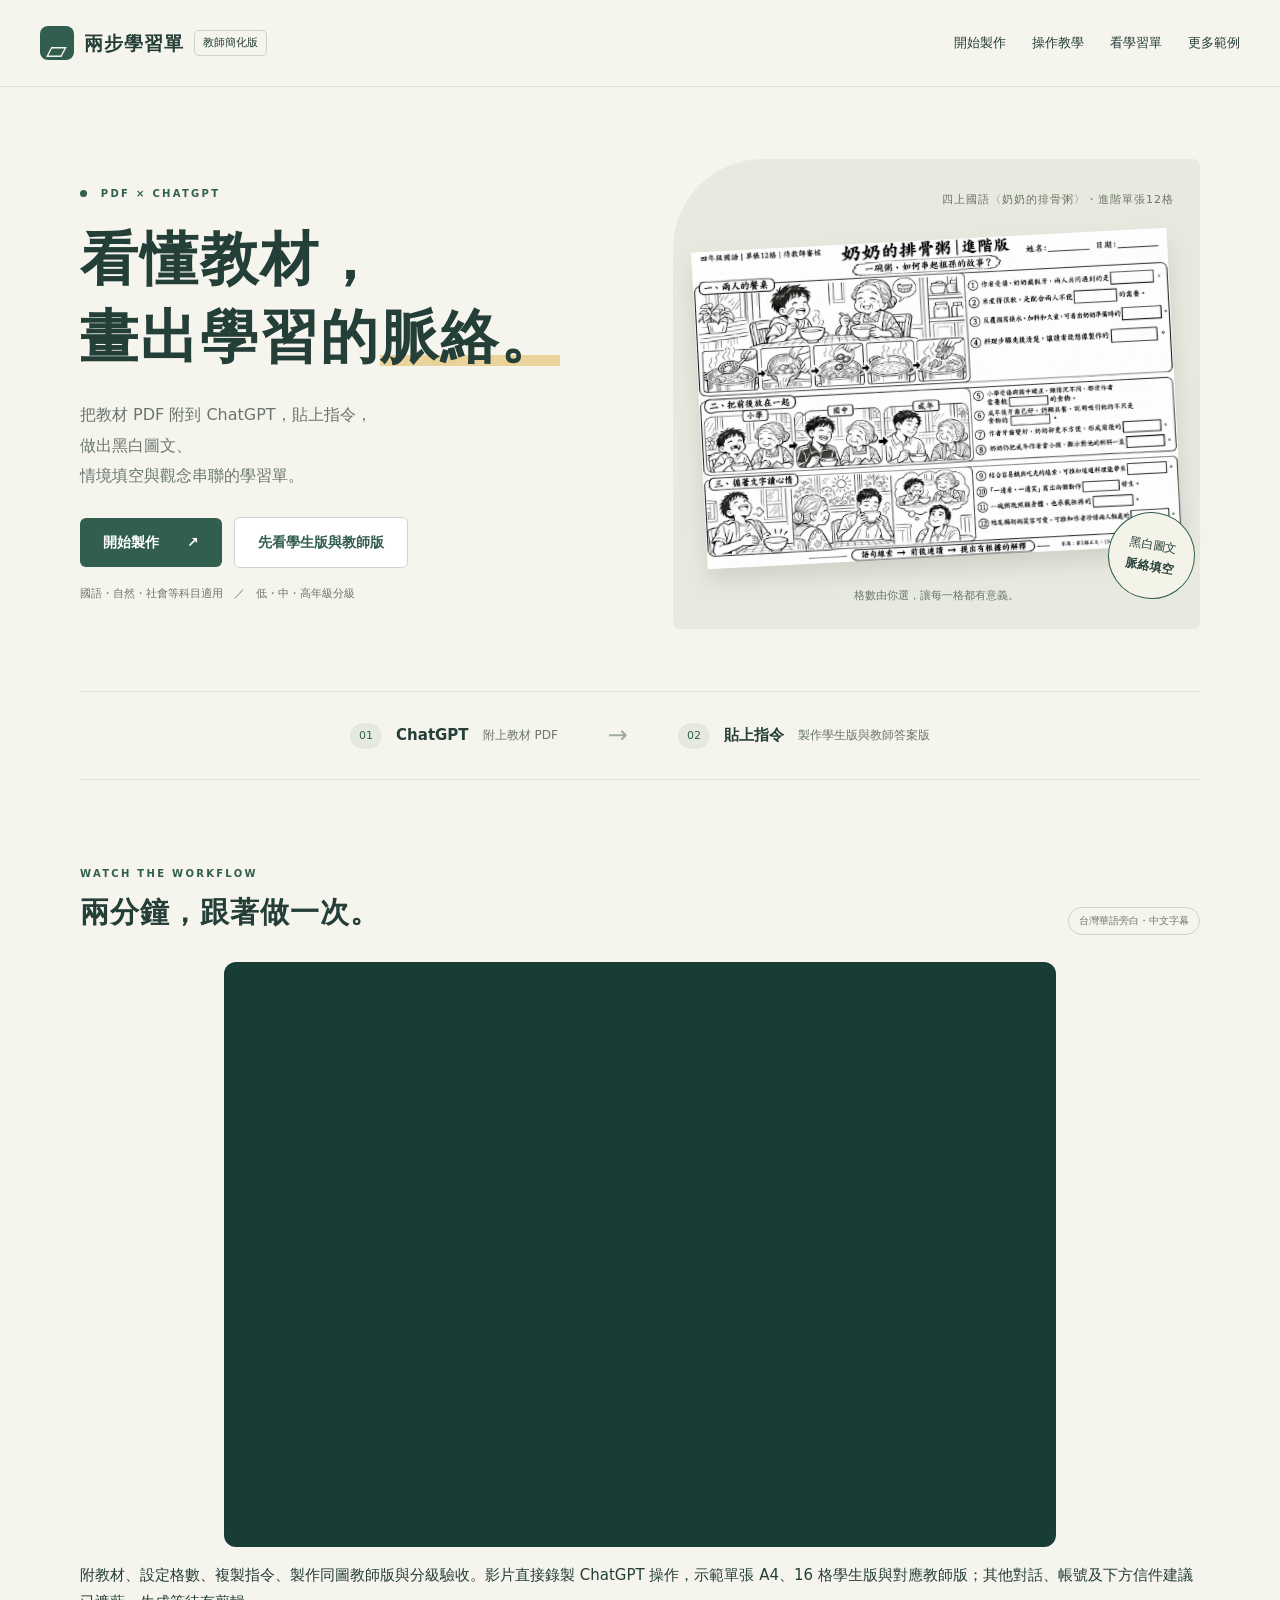
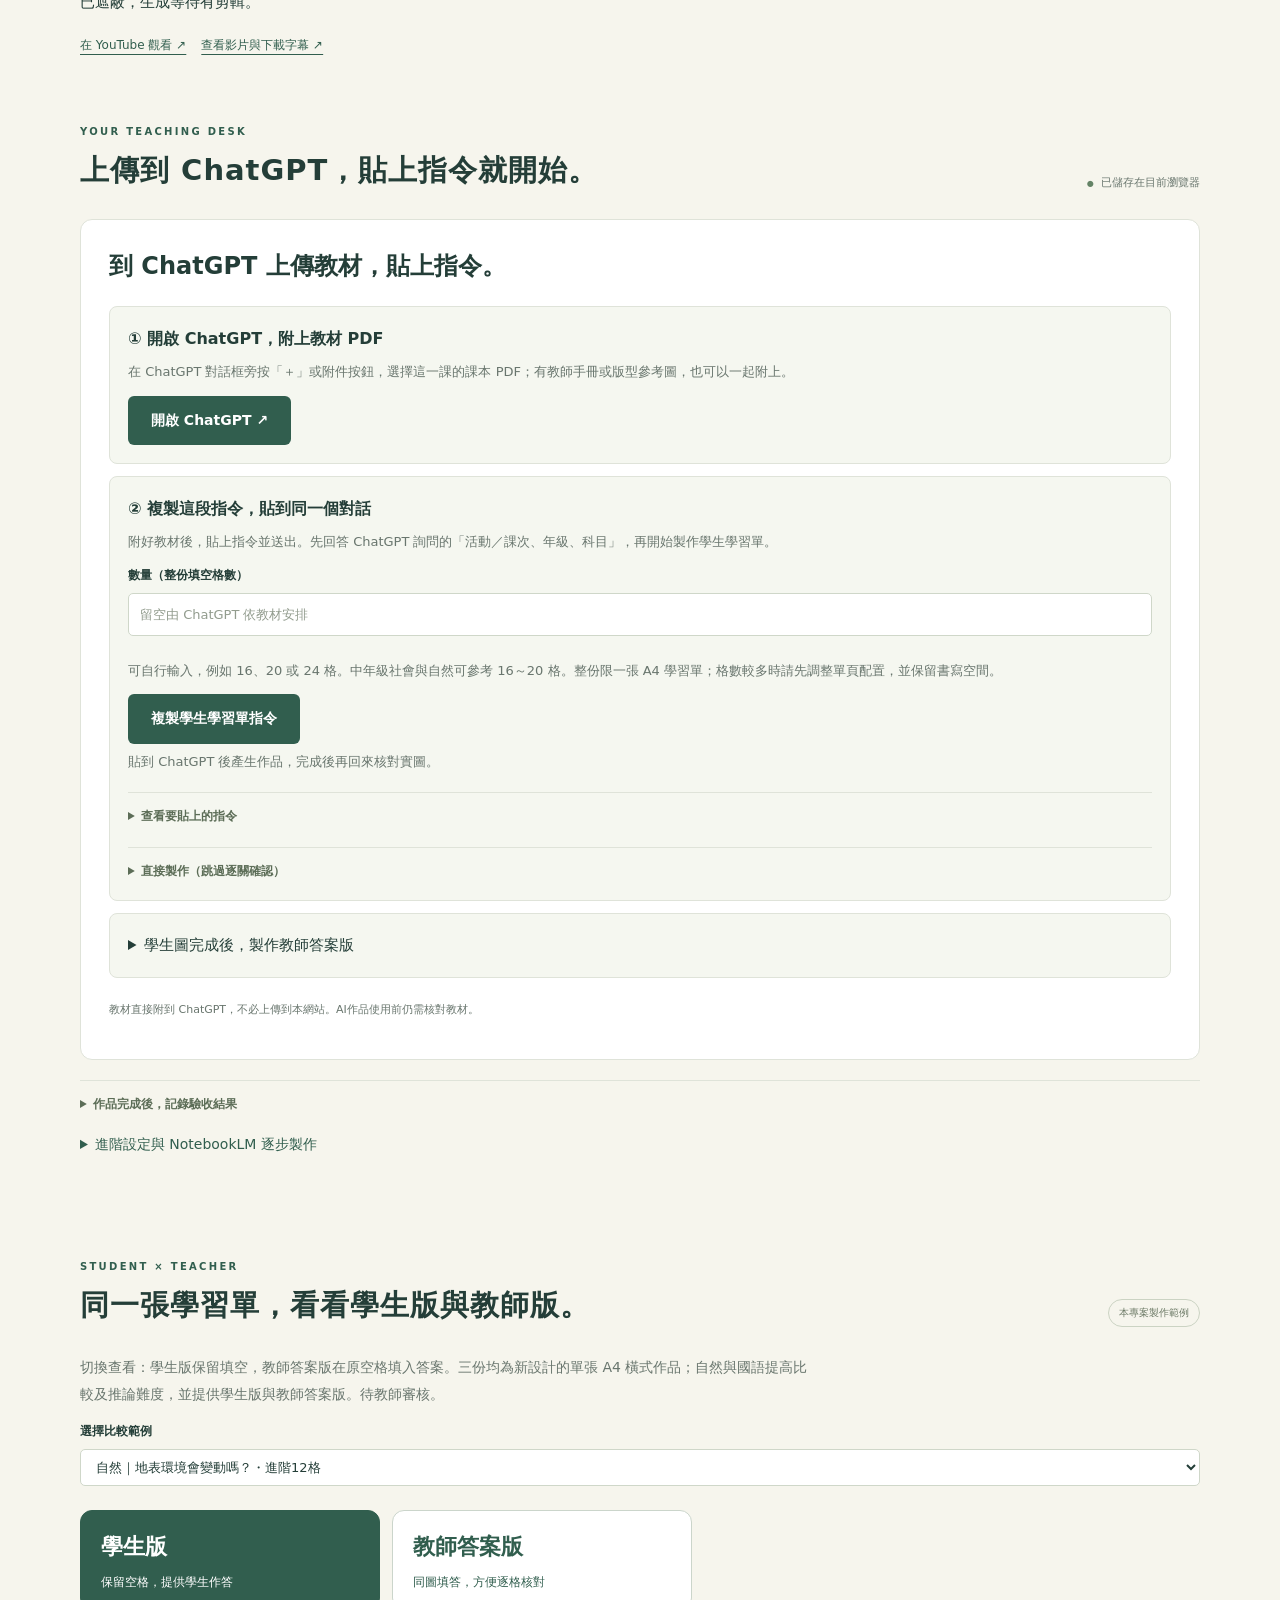
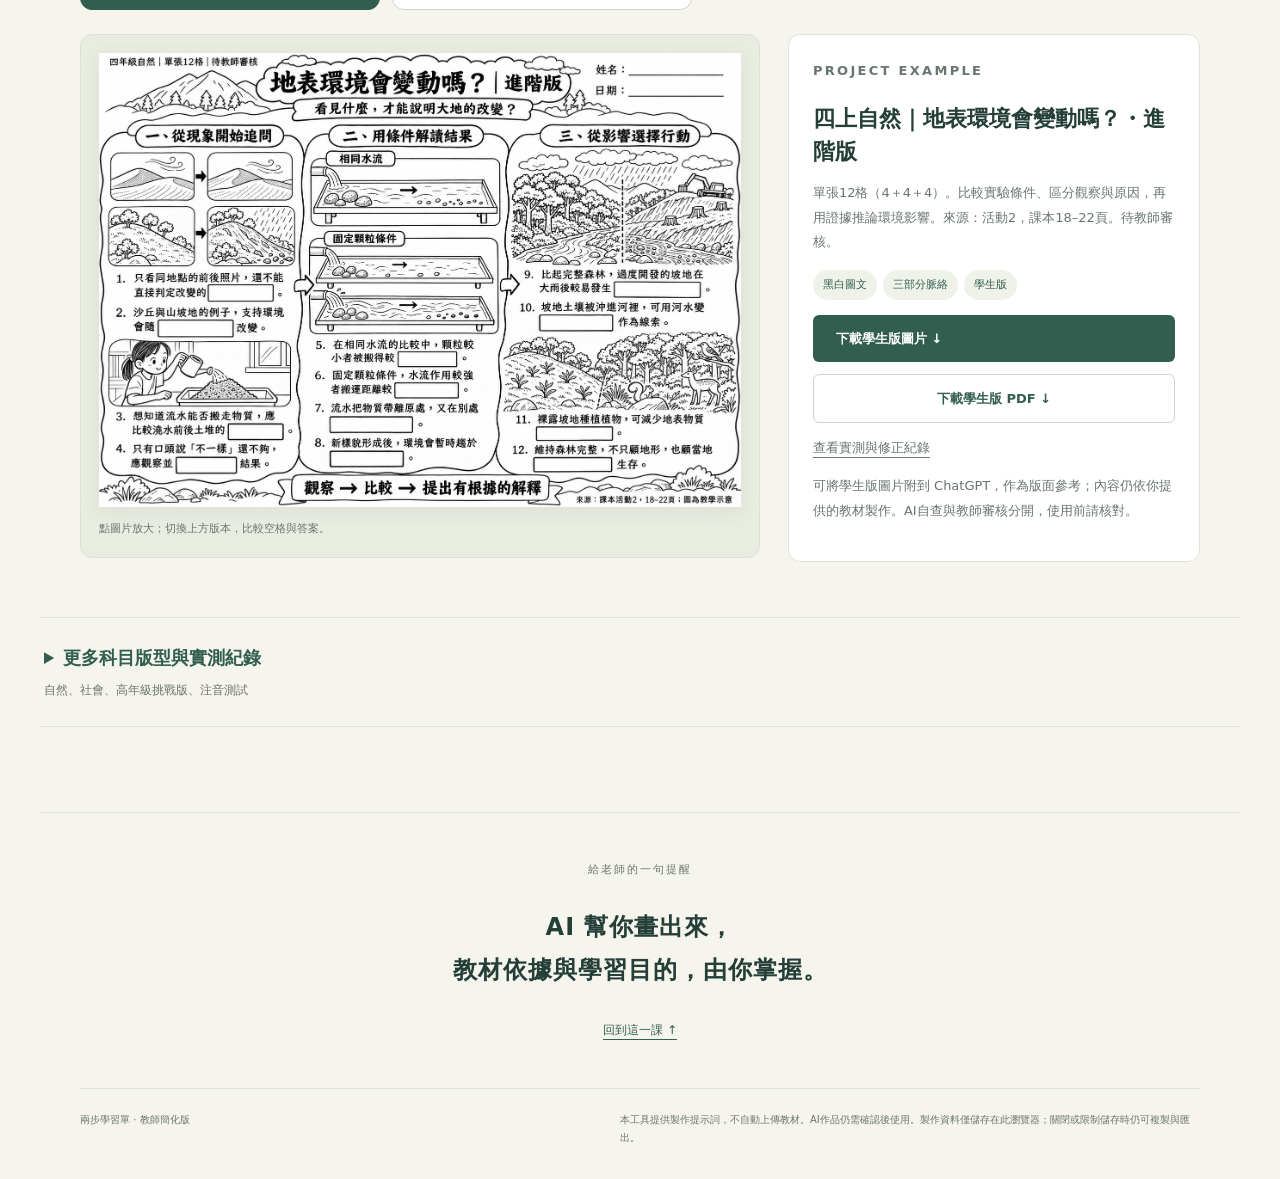
==== commit 8c0971e6: "Link review notes for all new examples" ====
--- a/index.html
+++ b/index.html
@@ -41,7 +41,7 @@
 </section></div></div>
 </details></section>
 
-<span id="chinese-example" aria-hidden="true"></span><section class="example-section worksheet-showcase" id="examples"><div class="section-heading"><div><p class="eyebrow">STUDENT × TEACHER</p><h2>同一張學習單，看看學生版與教師版。</h2></div><span class="tag">本專案製作範例</span></div><p class="showcase-intro">切換查看：學生版保留填空，教師答案版在原空格填入答案。三份均為新設計的單張 A4 橫式作品；自然與國語提高比較及推論難度，並提供學生版與教師答案版。待教師審核。</p><label for="example-subject">選擇比較範例</label><select id="example-subject"><option value="science">自然｜地表環境會變動嗎？・進階12格</option><option value="chinese">國語｜奶奶的排骨粥・進階12格</option><option value="hometown">社會｜家鄉在哪裡・新設計16格</option></select><div class="showcase-switch" role="group" aria-label="學生與教師版本比較"><button type="button" data-comparison="student" aria-pressed="true">學生版<span>保留空格，提供學生作答</span></button><button type="button" data-comparison="teacher" aria-pressed="false">教師答案版<span>同圖填答，方便逐格核對</span></button></div><div id="example-page-control" hidden><label for="example-page">預覽頁次</label><select id="example-page"><option value="1">第 1 頁</option><option value="2">第 2 頁</option></select></div><div class="preview-layout"><div class="worksheet-preview"><a id="preview-open" href="./assets/project-examples/science-student.png" target="_blank" rel="noopener" aria-label="放大目前學習單"><img id="preview-image" src="./assets/project-examples/science-student.png" alt="四上自然地表環境進階學生版" width="1491" height="1055" loading="lazy"></a><p>點圖片放大；切換上方版本，比較空格與答案。</p></div><aside class="preview-info"><p class="eyebrow">PROJECT EXAMPLE</p><h3 id="preview-title">四上自然｜地表環境會變動嗎？・進階版</h3><p id="preview-description">觀察現象 → 比較條件 → 提出有根據的解釋。單張12格，待教師審核。</p><div class="preview-meta"><span>黑白圖文</span><span>三部分脈絡</span><span id="preview-version">學生版</span></div><a class="button primary" id="preview-download" href="./assets/project-examples/science-student.png" download>下載學生版圖片 ↓</a><a class="button secondary" id="preview-pdf" href="./assets/project-examples/science-student.pdf" download>下載學生版 PDF ↓</a><p id="preview-qa" hidden><a href="./範例/家鄉在哪裡-ChatGPT實測-20261106.md">查看實測與修正紀錄</a></p><p class="small-note">可將學生版圖片附到 ChatGPT，作為版面參考；內容仍依你提供的教材製作。AI自查與教師審核分開，使用前請核對。</p></aside></div></section>
+<span id="chinese-example" aria-hidden="true"></span><section class="example-section worksheet-showcase" id="examples"><div class="section-heading"><div><p class="eyebrow">STUDENT × TEACHER</p><h2>同一張學習單，看看學生版與教師版。</h2></div><span class="tag">本專案製作範例</span></div><p class="showcase-intro">切換查看：學生版保留填空，教師答案版在原空格填入答案。三份均為新設計的單張 A4 橫式作品；自然與國語提高比較及推論難度，並提供學生版與教師答案版。待教師審核。</p><label for="example-subject">選擇比較範例</label><select id="example-subject"><option value="science">自然｜地表環境會變動嗎？・進階12格</option><option value="chinese">國語｜奶奶的排骨粥・進階12格</option><option value="hometown">社會｜家鄉在哪裡・新設計16格</option></select><div class="showcase-switch" role="group" aria-label="學生與教師版本比較"><button type="button" data-comparison="student" aria-pressed="true">學生版<span>保留空格，提供學生作答</span></button><button type="button" data-comparison="teacher" aria-pressed="false">教師答案版<span>同圖填答，方便逐格核對</span></button></div><div id="example-page-control" hidden><label for="example-page">預覽頁次</label><select id="example-page"><option value="1">第 1 頁</option><option value="2">第 2 頁</option></select></div><div class="preview-layout"><div class="worksheet-preview"><a id="preview-open" href="./assets/project-examples/science-student.png" target="_blank" rel="noopener" aria-label="放大目前學習單"><img id="preview-image" src="./assets/project-examples/science-student.png" alt="四上自然地表環境進階學生版" width="1491" height="1055" loading="lazy"></a><p>點圖片放大；切換上方版本，比較空格與答案。</p></div><aside class="preview-info"><p class="eyebrow">PROJECT EXAMPLE</p><h3 id="preview-title">四上自然｜地表環境會變動嗎？・進階版</h3><p id="preview-description">觀察現象 → 比較條件 → 提出有根據的解釋。單張12格，待教師審核。</p><div class="preview-meta"><span>黑白圖文</span><span>三部分脈絡</span><span id="preview-version">學生版</span></div><a class="button primary" id="preview-download" href="./assets/project-examples/science-student.png" download>下載學生版圖片 ↓</a><a class="button secondary" id="preview-pdf" href="./assets/project-examples/science-student.pdf" download>下載學生版 PDF ↓</a><p id="preview-qa" hidden><a href="./範例/新設計進階範例-20261107.md">查看實測與修正紀錄</a></p><p class="small-note">可將學生版圖片附到 ChatGPT，作為版面參考；內容仍依你提供的教材製作。AI自查與教師審核分開，使用前請核對。</p></aside></div></section>
 <details id="more-examples" class="more-examples"><summary>更多科目版型與實測紀錄 <span>自然、社會、高年級挑戰版、注音測試</span></summary><section id="reference-style" class="example-section"><div class="section-heading"><div><p class="eyebrow">CONTEXTUAL VISUAL WORKSHEETS</p><h2>以這種圖文脈絡，整理每一課。</h2></div><span class="tag">黑白・情境填空・觀念串聯</span></div><p>核心問題統整全頁，各區依教材呈現觀察、比較、步驟或因果，最後串聯概念。四年級以填空為主，搭配少量推論與短句理由；高年級同樣依本次指定的三部分與格數製作；下方C挑戰版僅為歷史案例。</p><div class="reference-grid"><figure><a href="./assets/參考版型-自然地表.png" target="_blank" rel="noopener"><img src="./assets/參考版型-自然地表.png" alt="自然：觀察 → 實驗 → 保護，老師提供的版型參考" loading="lazy" width="1491" height="1055"></a><figcaption>自然：觀察 → 實驗 → 保護</figcaption></figure><figure><a href="./assets/參考版型-社會地圖.png" target="_blank" rel="noopener"><img src="./assets/參考版型-社會地圖.png" alt="社會：選圖 → 讀圖 → 探索，老師提供的版型參考" loading="lazy" width="1491" height="1055"></a><figcaption>社會：選圖 → 讀圖 → 探索</figcaption></figure><figure><a href="./assets/參考版型-自然環境.png" target="_blank" rel="noopener"><img src="./assets/參考版型-自然環境.png" alt="自然：分類 → 比較 → 安全記錄，老師提供的版型參考" loading="lazy" width="1491" height="1055"></a><figcaption>自然：分類 → 比較 → 安全記錄</figcaption></figure></div><p class="small-note">以上為老師提供的視覺參考，未在本次重新逐題核對原教材；不標示為已驗證教材。實際內容依各課來源重做，避免直接沿用圖中的題目與答案。</p></section>
 <section id="example" class="example-section"><div class="section-heading"><div><p class="eyebrow">TESTED WITH REAL MATERIALS</p><h2>先前實測留存：四年級地形進階版。</h2></div><span class="tag">2026.10.21 實測</span></div><div class="example-grid"><div class="example-visual"><a href="./assets/家鄉的地形-進階無題碼學生版.png" target="_blank" rel="noopener"><img src="./assets/家鄉的地形-進階無題碼學生版.png" alt="家鄉的地形學生版，進階版，無題碼，點擊放大" loading="lazy" width="1491" height="1055"></a><div class="image-links"><a href="./assets/家鄉的地形-進階無題碼學生版.png" download>↓ 學生版原圖</a><a href="./範例/四年級進階版核對.md" download>↓ 進階版教師參考</a></div></div><div class="example-copy"><h3>家鄉的地形</h3><p class="example-meta">四上社會 1-2｜課本印刷20–23頁｜分類・連結・說理由</p><div class="mini-map"><span>觀察地形特徵</span><b>↓</b><span>連結居民生活</span><b>↕</b><span>理解人與環境互相影響</span></div><p>這是先前以看圖分類、理由與關係鏈為主的實測圖，保留供比較。新版預設已改為上方的黑白情境填空版型，載入底稿後會使用新的圖文規則；新版底稿尚待重新出圖驗收。</p><div class="finding"><b>實測發現：有引用，仍要核對。</b><p>NotebookLM 曾混淆教冊與課本頁碼，已回到原檔更正。進階學生圖已檢視五種地形與三區題面；生成的圖片順序與指令不同，教師參考已依實圖調整，不能照預設順序批改。</p></div><p class="small-note">此為四年級無注音案例；中年級注音與六年級挑戰版另有實測紀錄。低年級注音與實際紙本列印仍待驗收。</p><a class="external-link" href="./範例/四年級進階版核對.md" target="_blank" rel="noopener">閱讀本次實測紀錄 ↗</a></div></div></section>
 <section class="example-section" id="senior-example"><div class="section-heading"><div><p class="eyebrow">GRADE 6 · CHALLENGE WORKSHEET</p><h2>歷史案例：六年級 C 挑戰版。</h2></div><span class="tag">六上社會1-3・C挑戰版</span></div><div class="example-grid"><div class="example-visual"><a href="./assets/六上1-3-C挑戰版-第1頁.png" target="_blank" rel="noopener"><img src="./assets/六上1-3-C挑戰版-第1頁.png" alt="六上社會1-3挑戰版第1頁：自主心智圖空白區、通用檢核與教材依據欄" loading="lazy" width="1491" height="1055"></a><div class="image-links"><a href="./assets/六上1-3-C挑戰版-第1頁.png" download>↓ 第1頁：自主建構</a><a href="./assets/六上1-3-C挑戰版-第2頁.png" target="_blank" rel="noopener">查看第2頁：情境與出題 ↗</a><a href="./範例/六上1-3教材核對與教師參考.md" download>↓ 教師參考與評分規準</a></div></div><div class="example-copy"><h3>民主國家政府與人民的關係為何？</h3><p class="example-meta">六上社會1-3｜課本印刷34–39頁｜兩張學生圖</p><p>參考老師既有的C挑戰版，先讓NotebookLM核對教材，再到ChatGPT實際出圖。難度放在自主組織、課文證據與情境推理。</p><div class="mini-map"><span>第1頁：自己畫架構、解釋連結</span><b>↓</b><span>第2頁：三個情境、自己出題、延伸思考</span><b>↕</b><span>教師端：參考架構、可接受論點、三級評量</span></div><div class="finding"><b>不把參考架構印成學生答案。</b><p>不預畫主幹與分支；情境標明教學假設，學生可提出不同但有教材依據的說法。完整架構與評分規準另外下載。</p></div><p class="small-note">此為先前不同任務的挑戰版，不代表目前高年級預設流程；待教師審核，未完成真實紙本列印或學生試作。詳見本次實測紀錄。</p><a class="external-link" href="./範例/六上1-3挑戰版實測.md" target="_blank" rel="noopener">閱讀六上1-3實測結果 ↗</a></div></div></section>
